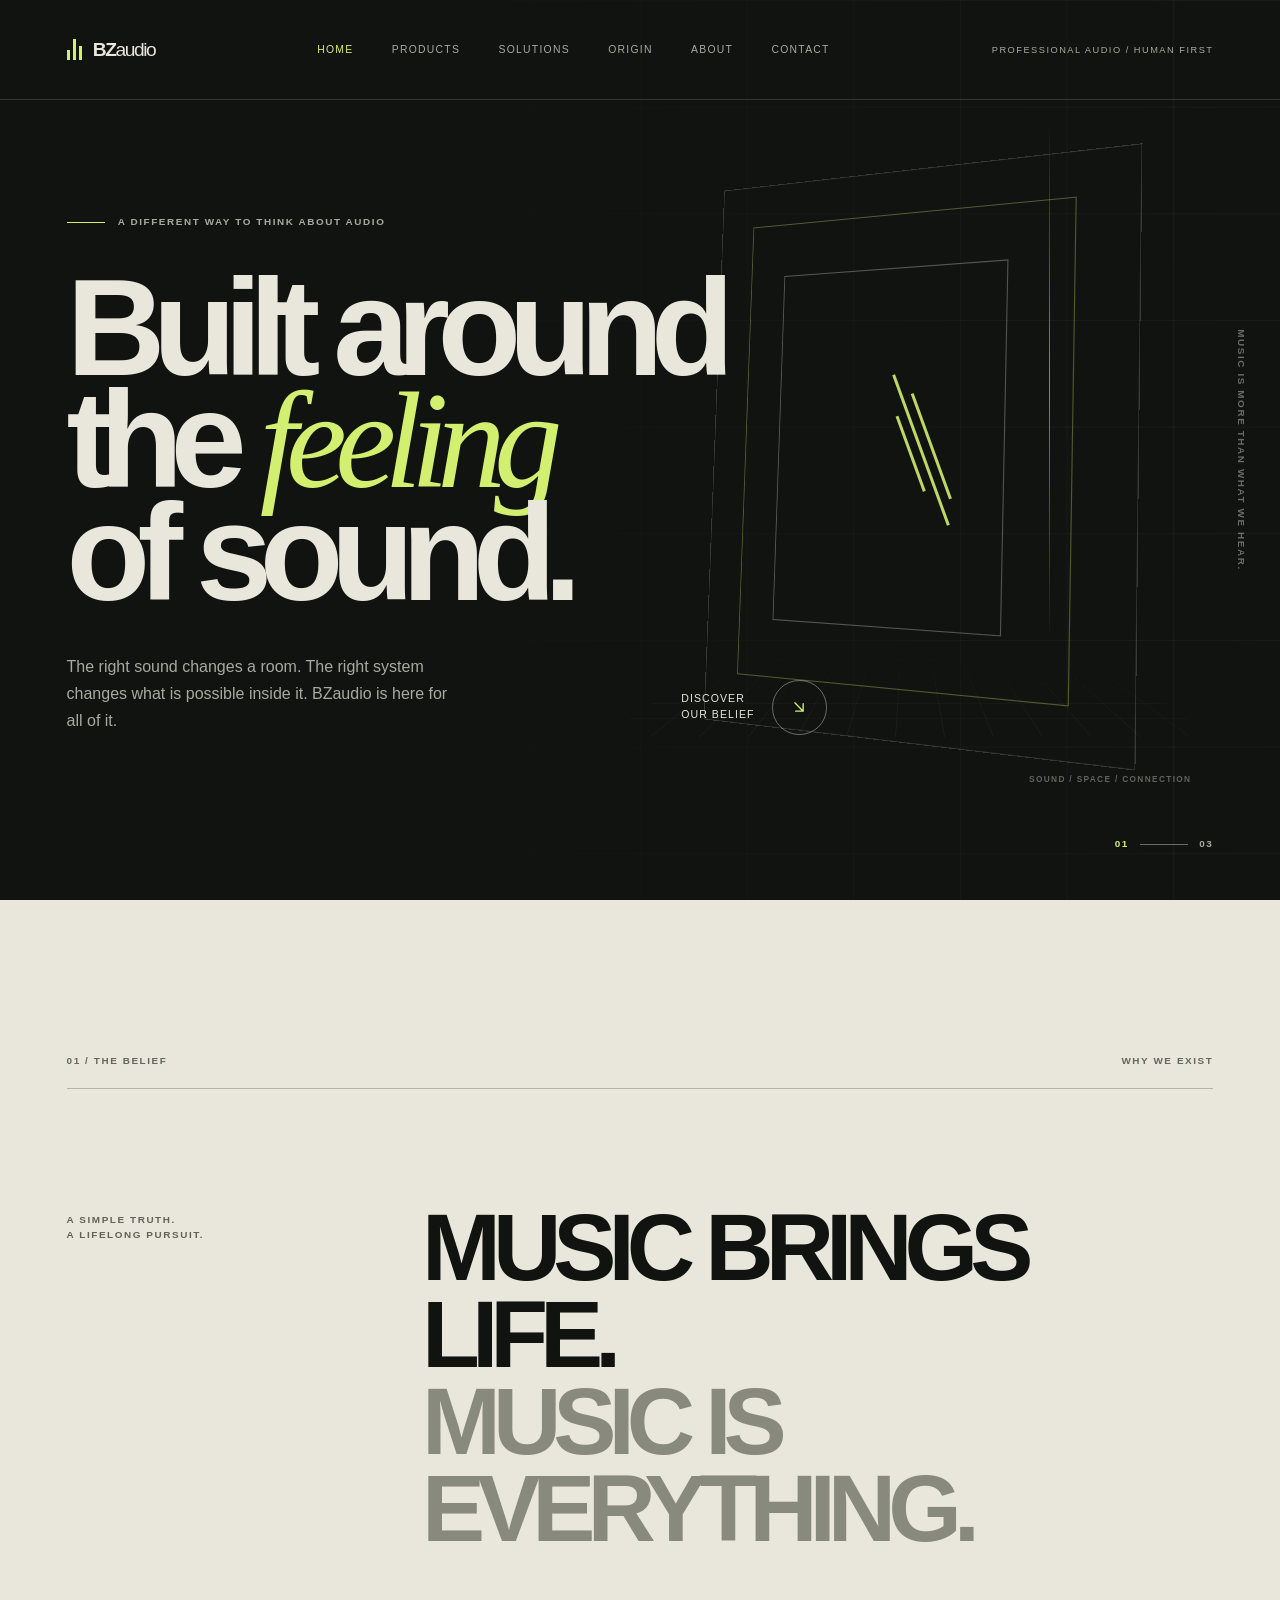
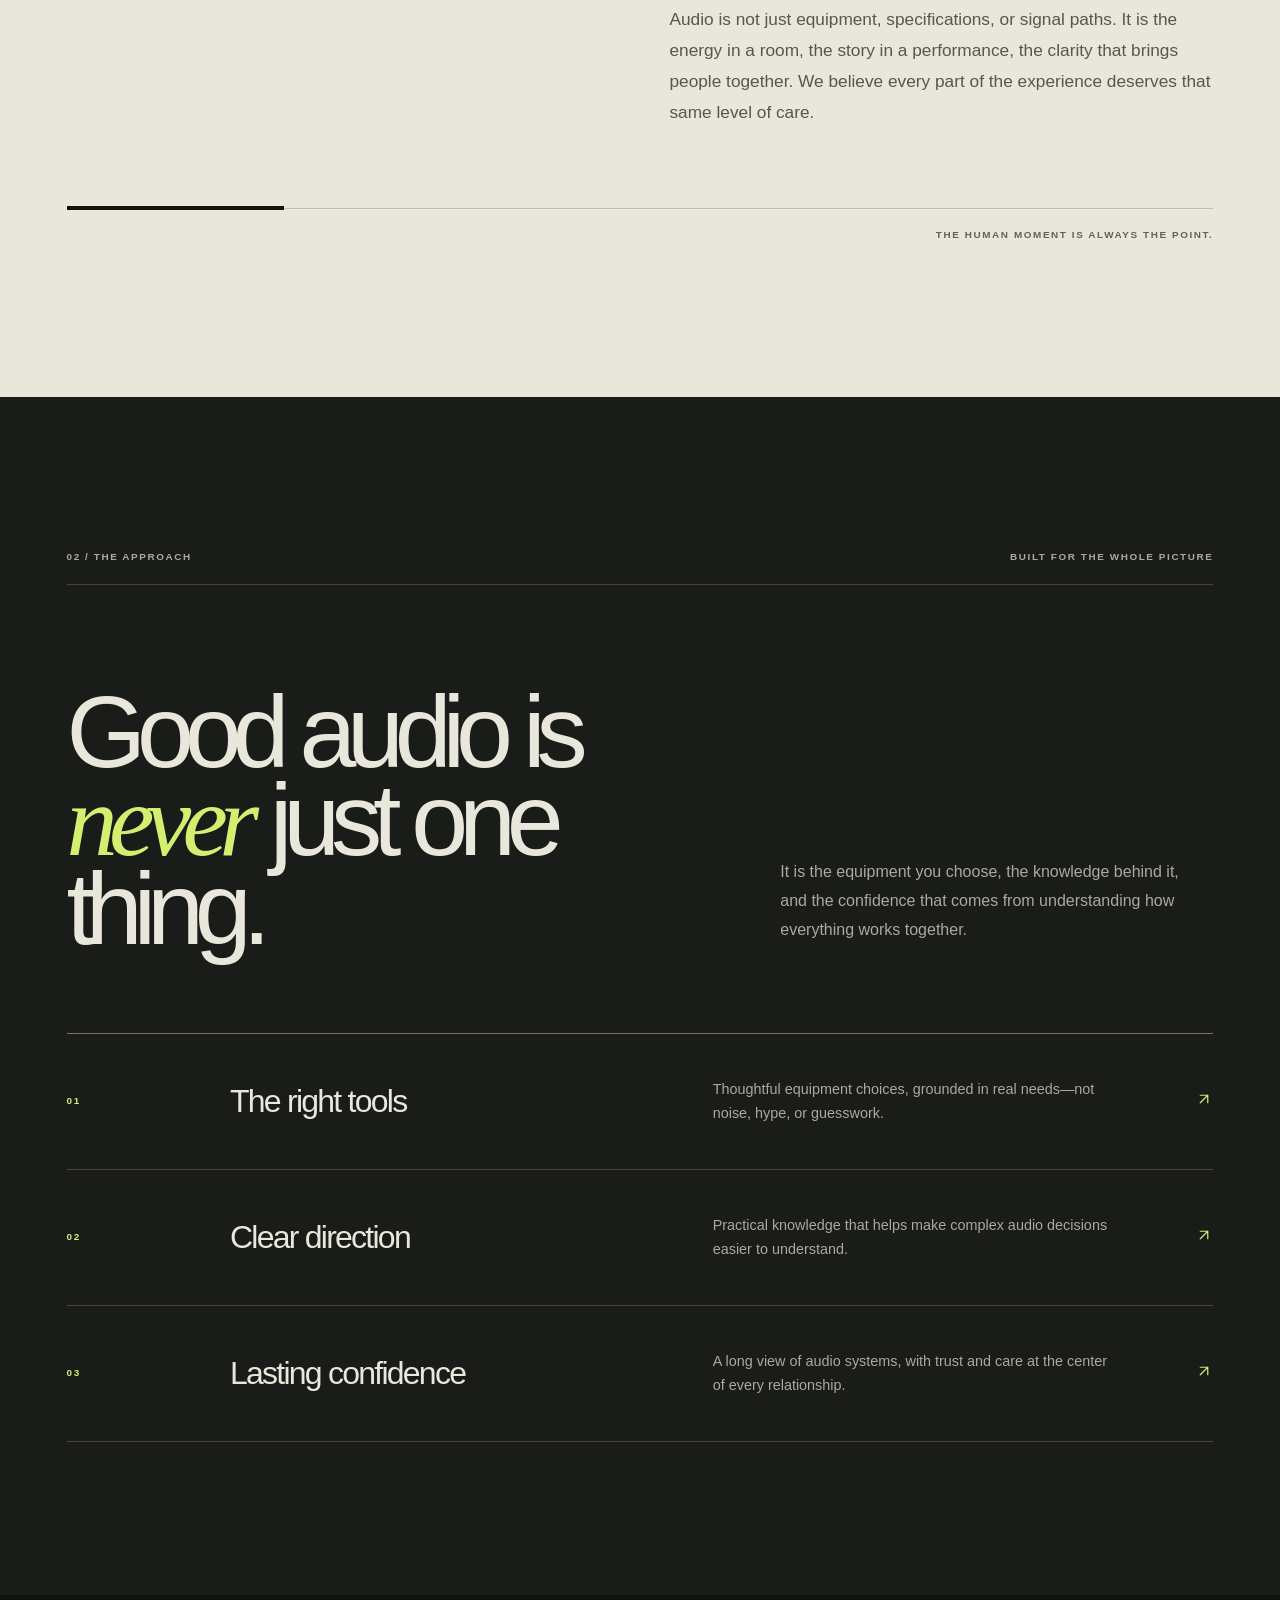
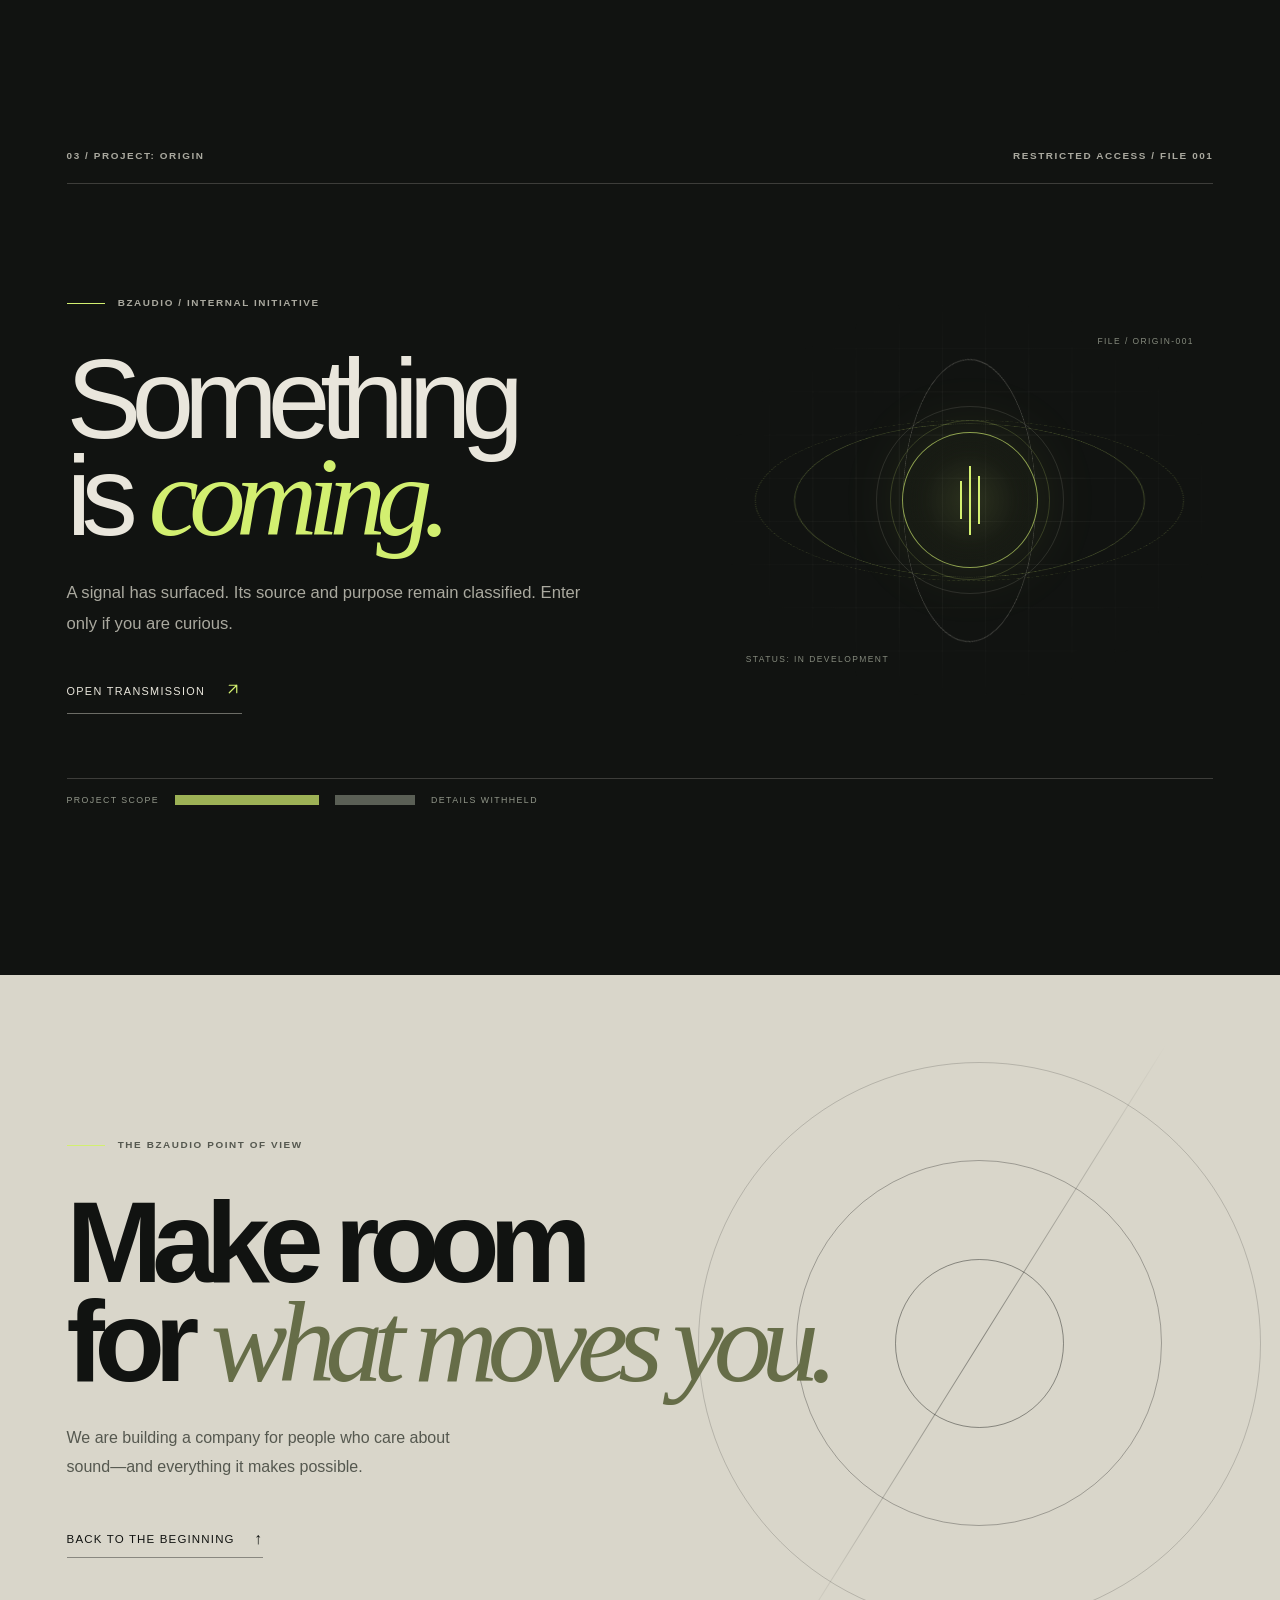
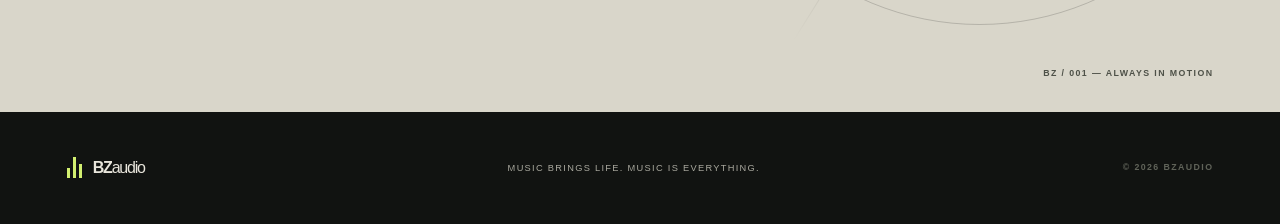
==== index.html @ 8c48ac59 "Replace remaining homepage arrow glyph" ====
<!doctype html>
<html lang="en">
<head>
  <meta charset="utf-8">
  <meta name="viewport" content="width=device-width, initial-scale=1">
  <meta name="theme-color" content="#111311">
  <meta name="description" content="BZaudio is a professional audio company built around the people, places, and moments that sound brings to life.">
  <title>BZaudio — Music brings life</title>
  <link rel="stylesheet" href="styles.css">
  <script src="script.js" defer></script>
</head>
<body>
  <a class="skip-link" href="#main">Skip to content</a>

  <header class="site-header">
    <a class="brand" href="#home" aria-label="BZaudio home">
      <span class="brand-mark" aria-hidden="true"><span></span><span></span><span></span></span>
      <span class="brand-name">BZ<span>audio</span></span>
    </a>

    <button class="menu-toggle" type="button" aria-label="Open navigation" aria-expanded="false" aria-controls="primary-navigation">
      <span></span><span></span>
    </button>

    <nav class="primary-navigation" id="primary-navigation" aria-label="Primary navigation">
      <a href="index.html" aria-current="page">Home</a>
      <a href="products.html">Products</a>
      <a href="solutions.html">Solutions</a>
      <a href="origin.html">Origin</a>
      <a href="about.html">About</a>
      <a href="contact.html">Contact</a>
    </nav>

    <span class="header-note">PROFESSIONAL AUDIO / HUMAN FIRST</span>
  </header>

  <main id="main">
    <section class="hero" id="home" aria-labelledby="hero-title">
      <div class="hero-grid" aria-hidden="true"></div>
      <div class="hero-architecture" aria-hidden="true">
        <div class="architecture-frame frame-one"></div>
        <div class="architecture-frame frame-two"></div>
        <div class="architecture-frame frame-three"></div>
        <div class="architecture-floor"></div>
        <div class="architecture-beam"></div>
        <div class="architecture-core"><span></span><span></span><span></span></div>
        <div class="architecture-caption">SOUND / SPACE / CONNECTION</div>
      </div>

      <div class="hero-content">
        <p class="eyebrow hero-eyebrow"><span class="eyebrow-line"></span> A different way to think about audio</p>
        <h1 id="hero-title">Built around<br>the <em>feeling</em><br>of sound.</h1>
        <div class="hero-bottom">
          <p class="hero-intro">The right sound changes a room. The right system changes what is possible inside it. BZaudio is here for all of it.</p>
          <a class="round-link" href="#belief" aria-label="Discover the BZaudio belief">
            <span>Discover<br>our belief</span>
            <span class="round-link-icon" aria-hidden="true"><svg class="site-arrow-icon site-arrow-down-right" viewBox="0 0 24 24" width="20" height="20" fill="none" stroke="currentColor" stroke-width="1.6" stroke-linecap="round" stroke-linejoin="round" focusable="false"><path d="m7 7 10 10M8 17h9V8"/></svg></span>
          </a>
        </div>
      </div>

      <div class="hero-index" aria-hidden="true"><span>01</span><span class="index-rule"></span><span>03</span></div>
      <p class="hero-side-note" aria-hidden="true">MUSIC IS MORE THAN WHAT WE HEAR.</p>
    </section>

    <section class="belief section-shell" id="belief" aria-labelledby="belief-title">
      <div class="section-kicker reveal">
        <span>01 / THE BELIEF</span>
        <span>WHY WE EXIST</span>
      </div>
      <div class="belief-layout">
        <p class="belief-label reveal">A simple truth.<br>A lifelong pursuit.</p>
        <div class="belief-copy">
          <h2 id="belief-title" class="reveal">MUSIC BRINGS LIFE.<br><span>MUSIC IS EVERYTHING.</span></h2>
          <p class="belief-description reveal">Audio is not just equipment, specifications, or signal paths. It is the energy in a room, the story in a performance, the clarity that brings people together. We believe every part of the experience deserves that same level of care.</p>
        </div>
      </div>
      <div class="belief-rule" aria-hidden="true"><span></span></div>
      <p class="belief-foot reveal">THE HUMAN MOMENT IS ALWAYS THE POINT.</p>
    </section>

    <section class="approach section-shell" id="approach" aria-labelledby="approach-title">
      <div class="section-kicker reveal">
        <span>02 / THE APPROACH</span>
        <span>BUILT FOR THE WHOLE PICTURE</span>
      </div>
      <div class="approach-heading">
        <h2 id="approach-title" class="reveal">Good audio is<br><em>never</em> just one thing.</h2>
        <p class="approach-intro reveal">It is the equipment you choose, the knowledge behind it, and the confidence that comes from understanding how everything works together.</p>
      </div>
      <div class="approach-list">
        <article class="approach-row reveal">
          <span class="row-number">01</span>
          <h3>The right tools</h3>
          <p>Thoughtful equipment choices, grounded in real needs—not noise, hype, or guesswork.</p>
          <span class="row-mark" aria-hidden="true"><svg class="site-arrow-icon" viewBox="0 0 24 24" width="18" height="18" fill="none" stroke="currentColor" stroke-width="1.6" stroke-linecap="round" stroke-linejoin="round" focusable="false"><path d="M7 17 17 7M7 7h10v10"/></svg></span>
        </article>
        <article class="approach-row reveal">
          <span class="row-number">02</span>
          <h3>Clear direction</h3>
          <p>Practical knowledge that helps make complex audio decisions easier to understand.</p>
          <span class="row-mark" aria-hidden="true"><svg class="site-arrow-icon" viewBox="0 0 24 24" width="18" height="18" fill="none" stroke="currentColor" stroke-width="1.6" stroke-linecap="round" stroke-linejoin="round" focusable="false"><path d="M7 17 17 7M7 7h10v10"/></svg></span>
        </article>
        <article class="approach-row reveal">
          <span class="row-number">03</span>
          <h3>Lasting confidence</h3>
          <p>A long view of audio systems, with trust and care at the center of every relationship.</p>
          <span class="row-mark" aria-hidden="true"><svg class="site-arrow-icon" viewBox="0 0 24 24" width="18" height="18" fill="none" stroke="currentColor" stroke-width="1.6" stroke-linecap="round" stroke-linejoin="round" focusable="false"><path d="M7 17 17 7M7 7h10v10"/></svg></span>
        </article>
      </div>
    </section>

    <section class="origin-feature section-shell" id="origin" aria-labelledby="origin-title">
      <div class="section-kicker reveal"><span>03 / PROJECT: ORIGIN</span><span>RESTRICTED ACCESS / FILE 001</span></div>
      <div class="origin-feature-layout">
        <div class="origin-feature-copy">
          <p class="eyebrow reveal"><span class="eyebrow-line"></span> BZaudio / internal initiative</p>
          <h2 id="origin-title" class="reveal">Something<br>is <em>coming.</em></h2>
          <p class="origin-feature-intro reveal">A signal has surfaced. Its source and purpose remain classified. Enter only if you are curious.</p>
          <a class="origin-feature-link reveal" href="origin.html">Open transmission <span class="origin-link-mark" aria-hidden="true"><svg class="site-arrow-icon" viewBox="0 0 24 24" width="18" height="18" fill="none" stroke="currentColor" stroke-width="1.6" stroke-linecap="round" stroke-linejoin="round" focusable="false"><path d="M7 17 17 7M7 7h10v10"/></svg></span></a>
        </div>
        <div class="origin-feature-visual reveal" aria-label="Abstract classified project signal graphic">
          <div class="origin-visual-grid"></div><span class="origin-orbit origin-orbit-one"></span><span class="origin-orbit origin-orbit-two"></span><span class="origin-orbit origin-orbit-three"></span><span class="origin-visual-core"><i></i><i></i><i></i></span>
          <span class="origin-visual-label origin-label-top">FILE / ORIGIN-001</span><span class="origin-visual-label origin-label-bottom">STATUS: IN DEVELOPMENT</span>
        </div>
      </div>
      <div class="origin-redacted-strip" aria-label="Redacted project note"><span>PROJECT SCOPE</span><i></i><i></i><span>DETAILS WITHHELD</span></div>
    </section>

    <section class="closing section-shell" aria-labelledby="closing-title">
      <div class="closing-art" aria-hidden="true">
        <span class="closing-ring ring-a"></span>
        <span class="closing-ring ring-b"></span>
        <span class="closing-ring ring-c"></span>
        <span class="closing-axis"></span>
      </div>
      <div class="closing-copy reveal">
        <p class="eyebrow"><span class="eyebrow-line"></span> The BZaudio point of view</p>
        <h2 id="closing-title">Make room<br>for <em>what moves you.</em></h2>
        <p>We are building a company for people who care about sound—and everything it makes possible.</p>
        <a class="text-link" href="#home">Back to the beginning <span aria-hidden="true">↑</span></a>
      </div>
      <span class="closing-coordinate" aria-hidden="true">BZ / 001 — ALWAYS IN MOTION</span>
    </section>
  </main>

  <footer class="site-footer">
    <a class="brand footer-brand" href="#home" aria-label="BZaudio home">
      <span class="brand-mark" aria-hidden="true"><span></span><span></span><span></span></span>
      <span class="brand-name">BZ<span>audio</span></span>
    </a>
    <p>MUSIC BRINGS LIFE. MUSIC IS EVERYTHING.</p>
    <span class="footer-meta">© <span id="year">2026</span> BZAUDIO</span>
  </footer>
</body>
</html>
---- styles.css ----
:root {
  color-scheme: dark;
  --ink: #111311;
  --ink-soft: #191c19;
  --paper: #e9e6dc;
  --paper-muted: #aaa99f;
  --line: rgba(233, 230, 220, 0.2);
  --line-strong: rgba(233, 230, 220, 0.42);
  --signal: #d2ef70;
  --serif: Georgia, "Times New Roman", serif;
  --sans: Inter, "Helvetica Neue", Helvetica, Arial, sans-serif;
  --page-gutter: clamp(1.25rem, 5.2vw, 5.8rem);
  --ease-out: cubic-bezier(0.2, 0.72, 0.18, 1);
}

* { box-sizing: border-box; }
html { scroll-behavior: smooth; scroll-padding-top: 6rem; }
body {
  margin: 0;
  background: var(--ink);
  color: var(--paper);
  font-family: var(--sans);
  -webkit-font-smoothing: antialiased;
  text-rendering: optimizeLegibility;
}
a { color: inherit; text-decoration: none; }
button { font: inherit; }
::selection { background: var(--signal); color: var(--ink); }

.skip-link {
  position: fixed;
  z-index: 100;
  top: 1rem;
  left: 1rem;
  padding: .8rem 1rem;
  transform: translateY(-160%);
  background: var(--signal);
  color: var(--ink);
}
.skip-link:focus { transform: translateY(0); }

.site-header {
  position: absolute;
  z-index: 20;
  inset: 0 0 auto;
  display: flex;
  align-items: center;
  justify-content: space-between;
  min-height: 6.25rem;
  padding: 0 var(--page-gutter);
  border-bottom: 1px solid rgba(233, 230, 220, .16);
}
.brand { display: inline-flex; align-items: center; gap: .7rem; width: max-content; }
.brand-mark { display: inline-flex; align-items: end; gap: 3px; height: 1.3rem; }
.brand-mark span { display: block; width: 3px; background: var(--signal); transform-origin: bottom; }
.brand-mark span:nth-child(1) { height: 48%; }
.brand-mark span:nth-child(2) { height: 100%; }
.brand-mark span:nth-child(3) { height: 68%; }
.brand-name { font-size: 1.2rem; font-weight: 760; letter-spacing: -.075em; }
.brand-name span { font-weight: 350; }
.primary-navigation { display: flex; align-items: center; gap: clamp(1.5rem, 3vw, 3.5rem); }
.primary-navigation a, .header-note {
  color: var(--paper-muted);
  font-size: .65rem;
  letter-spacing: .12em;
  text-transform: uppercase;
  transition: color .25s ease;
}
.primary-navigation a:hover, .primary-navigation a:focus-visible { color: var(--signal); }
.header-note { font-size: .58rem; letter-spacing: .16em; }
.menu-toggle { display: none; }

.hero {
  position: relative;
  display: flex;
  min-height: min(900px, 100svh);
  min-height: max(740px, 100svh);
  align-items: center;
  overflow: hidden;
  padding: 9rem var(--page-gutter) 6.5rem;
  isolation: isolate;
}
.hero::before {
  position: absolute;
  z-index: -2;
  inset: 0;
  background: linear-gradient(90deg, rgba(17, 19, 17, .99) 0%, rgba(17, 19, 17, .92) 38%, rgba(17, 19, 17, .26) 100%);
  content: "";
}
.hero-grid {
  position: absolute;
  z-index: -3;
  inset: 0;
  background-image: linear-gradient(rgba(233,230,220,.055) 1px, transparent 1px), linear-gradient(90deg, rgba(233,230,220,.055) 1px, transparent 1px);
  background-size: 8.333vw 8.333vw;
  mask-image: linear-gradient(90deg, transparent, #000 34%, #000 100%);
}
.hero-content { position: relative; z-index: 2; width: min(100%, 930px); }
.eyebrow, .section-kicker, .belief-label, .belief-foot, .architecture-caption, .hero-index, .hero-side-note, .closing-coordinate, .row-number, .footer-meta {
  font-size: .62rem;
  font-weight: 550;
  letter-spacing: .16em;
  line-height: 1.5;
  text-transform: uppercase;
}
.eyebrow { display: flex; align-items: center; gap: .8rem; color: var(--paper-muted); }
.eyebrow-line { width: 2.4rem; height: 1px; background: var(--signal); }
.hero h1 {
  max-width: 9ch;
  margin: 2.6rem 0 2.7rem;
  font-size: clamp(4.6rem, 10.7vw, 10.4rem);
  font-weight: 560;
  letter-spacing: -.092em;
  line-height: .82;
}
h1 em, h2 em { color: var(--signal); font-family: var(--serif); font-weight: 400; letter-spacing: -.085em; }
.hero-bottom { display: flex; align-items: end; justify-content: space-between; gap: 2rem; max-width: 760px; }
.hero-intro { max-width: 24rem; margin: 0; color: var(--paper-muted); font-size: clamp(.95rem, 1.25vw, 1.12rem); line-height: 1.7; }
.round-link { display: flex; align-items: center; gap: 1.1rem; color: var(--paper); font-size: .66rem; letter-spacing: .1em; line-height: 1.5; text-transform: uppercase; }
.round-link-icon {
  display: grid;
  width: 3.4rem;
  height: 3.4rem;
  place-items: center;
  border: 1px solid var(--line-strong);
  border-radius: 50%;
  color: var(--signal);
  font-size: 1.35rem;
  transition: color .3s ease, background .3s ease, transform .3s var(--ease-out);
}
.round-link:hover .round-link-icon { transform: translate(4px, 4px); background: var(--signal); color: var(--ink); }
.hero-index { position: absolute; right: var(--page-gutter); bottom: 3rem; display: flex; align-items: center; gap: .7rem; color: var(--paper-muted); }
.hero-index span:first-child { color: var(--signal); }
.index-rule { width: 3rem; height: 1px; background: var(--line-strong); }
.hero-side-note { position: absolute; top: 50%; right: 1.4rem; color: rgba(233,230,220,.42); writing-mode: vertical-rl; transform: translateY(-50%); }

.hero-architecture { position: absolute; z-index: -1; top: 12%; right: 5%; width: min(48vw, 690px); height: 76%; opacity: .9; perspective: 1000px; }
.architecture-frame { position: absolute; inset: 8% 13%; border: 1px solid rgba(233,230,220,.2); transform: rotateY(-22deg) rotateX(4deg); }
.frame-two { inset: 16% 22%; border-color: rgba(210,239,112,.38); transform: rotateY(-22deg) rotateX(4deg) translateZ(28px); }
.frame-three { inset: 25% 31%; border-color: rgba(233,230,220,.36); transform: rotateY(-22deg) rotateX(4deg) translateZ(56px); }
.architecture-floor { position: absolute; right: 0; bottom: 8%; left: 0; height: 32%; background: repeating-linear-gradient(0deg, transparent 0 27px, rgba(233,230,220,.13) 28px), repeating-linear-gradient(90deg, transparent 0 48px, rgba(233,230,220,.12) 49px); transform: perspective(340px) rotateX(62deg); transform-origin: bottom; mask-image: linear-gradient(transparent, #000); }
.architecture-beam { position: absolute; top: 2%; right: 27%; width: 1px; height: 76%; background: linear-gradient(transparent, var(--signal), transparent); opacity: .65; animation: beam-breathe 5s ease-in-out infinite; }
.architecture-core { position: absolute; top: 50%; left: 52%; display: flex; align-items: center; gap: 8px; transform: translate(-50%, -50%) rotate(-20deg); }
.architecture-core span { display: block; width: 3px; height: 5rem; background: var(--signal); transform-origin: center; animation: sound-pulse 2.8s ease-in-out infinite; }
.architecture-core span:nth-child(2) { height: 10rem; animation-delay: -.8s; }
.architecture-core span:nth-child(3) { height: 7rem; animation-delay: -1.5s; }
.architecture-caption { position: absolute; right: 4%; bottom: 1%; color: rgba(233,230,220,.42); font-size: .52rem; }

.section-shell { padding: clamp(6rem, 12vw, 11rem) var(--page-gutter); }
.belief { background: var(--paper); color: var(--ink); }
.section-kicker { display: flex; justify-content: space-between; gap: 2rem; padding-bottom: 1.2rem; border-bottom: 1px solid rgba(17,19,17,.24); color: #65675e; }
.belief-layout { display: grid; grid-template-columns: 1fr 2.6fr; gap: 4vw; padding: clamp(4rem, 9vw, 8rem) 0 5rem; }
.belief-label { margin: .6rem 0 0; color: #606359; }
.belief-copy h2 { margin: 0; font-size: clamp(2.8rem, 7.4vw, 7.8rem); font-weight: 570; letter-spacing: -.085em; line-height: .92; }
.belief-copy h2 span { color: #888a7d; }
.belief-description { max-width: 34rem; margin: 3.2rem 0 0 auto; color: #55584f; font-size: clamp(1rem, 1.35vw, 1.2rem); line-height: 1.8; }
.belief-rule { position: relative; height: 1px; background: rgba(17,19,17,.2); }
.belief-rule span { position: absolute; top: -2px; left: 0; width: 19%; height: 4px; background: var(--ink); }
.belief-foot { margin: 1.2rem 0 0; color: #606359; text-align: right; }

.approach { background: var(--ink-soft); }
.approach .section-kicker { border-color: var(--line); color: var(--paper-muted); }
.approach-heading { display: grid; grid-template-columns: 1.5fr 1fr; align-items: end; gap: 5vw; padding: clamp(4rem, 8vw, 7rem) 0 5rem; }
.approach-heading h2 { margin: 0; font-size: clamp(3.6rem, 8vw, 8.5rem); font-weight: 520; letter-spacing: -.09em; line-height: .86; }
.approach-intro { max-width: 25rem; margin: 0 0 .5rem; color: var(--paper-muted); font-size: 1rem; line-height: 1.8; }
.approach-list { border-top: 1px solid var(--line-strong); }
.approach-row { display: grid; grid-template-columns: .35fr 1.2fr 1.2fr auto; align-items: center; gap: 2rem; min-height: 8.5rem; border-bottom: 1px solid var(--line); transition: padding .35s var(--ease-out), background .35s ease; }
.approach-row:hover { padding-inline: 1rem; background: rgba(233,230,220,.035); }
.row-number { color: var(--signal); }
.approach-row h3 { margin: 0; font-size: clamp(1.4rem, 2.5vw, 2.4rem); font-weight: 480; letter-spacing: -.055em; }
.approach-row p { max-width: 25rem; margin: 0; color: var(--paper-muted); font-size: .9rem; line-height: 1.7; }
.row-mark { color: var(--signal); font-size: 1.3rem; transition: transform .3s var(--ease-out); }
.approach-row:hover .row-mark { transform: translate(4px, -4px); }

.closing { position: relative; min-height: 700px; display: flex; align-items: center; overflow: hidden; background: #d9d6ca; color: var(--ink); }
.closing-copy { position: relative; z-index: 2; max-width: 790px; }
.closing .eyebrow { color: #55584f; }
.closing h2 { margin: 2.5rem 0 2rem; font-size: clamp(4rem, 9vw, 9rem); font-weight: 560; letter-spacing: -.09em; line-height: .86; }
.closing h2 em { color: #666d48; }
.closing-copy > p:not(.eyebrow) { max-width: 25rem; color: #55584f; font-size: 1rem; line-height: 1.8; }
.text-link { display: inline-flex; align-items: center; gap: 1.2rem; margin-top: 2rem; padding-bottom: .6rem; border-bottom: 1px solid rgba(17,19,17,.4); font-size: .72rem; letter-spacing: .1em; text-transform: uppercase; }
.text-link span { font-size: 1rem; transition: transform .25s ease; }
.text-link:hover span { transform: translateY(-4px); }
.closing-art { position: absolute; top: 50%; right: -4%; width: min(55vw, 760px); aspect-ratio: 1; transform: translateY(-50%); }
.closing-ring { position: absolute; inset: 10%; border: 1px solid rgba(17,19,17,.18); border-radius: 50%; }
.ring-b { inset: 24%; border-color: rgba(17,19,17,.3); }
.ring-c { inset: 38%; border-color: rgba(17,19,17,.42); }
.closing-axis { position: absolute; top: 0; bottom: 0; left: 50%; width: 1px; background: linear-gradient(transparent, rgba(17,19,17,.42), transparent); transform: rotate(32deg); }
.closing-coordinate { position: absolute; right: var(--page-gutter); bottom: 2rem; color: #4e5148; font-size: .55rem; }

.site-footer { display: flex; align-items: center; justify-content: space-between; gap: 2rem; min-height: 7rem; padding: 1.5rem var(--page-gutter); background: var(--ink); }
.footer-brand .brand-name { font-size: 1rem; }
.site-footer > p { color: var(--paper-muted); font-size: .58rem; letter-spacing: .14em; }
.footer-meta { color: #606359; font-size: .55rem; }

.reveal { opacity: 1; transform: none; }
.js .reveal { transition: opacity .8s var(--ease-out), transform .8s var(--ease-out); }
.js .reveal:not(.is-visible) { opacity: 0; transform: translateY(22px); }
.hero-content > * { animation: hero-arrive .9s var(--ease-out) both; }
.hero-content > *:nth-child(2) { animation-delay: .12s; }
.hero-content > *:nth-child(3) { animation-delay: .24s; }

@keyframes hero-arrive { from { opacity: 0; transform: translateY(24px); } to { opacity: 1; transform: translateY(0); } }
@keyframes beam-breathe { 0%, 100% { opacity: .2; } 50% { opacity: .85; } }
@keyframes sound-pulse { 0%, 100% { transform: scaleY(.58); opacity: .55; } 50% { transform: scaleY(1); opacity: 1; } }

:focus-visible { outline: 2px solid currentColor; outline-offset: 5px; }
@media (max-width: 900px) {
  .header-note { display: none; }
  .hero-architecture { right: -10%; width: 65vw; opacity: .65; }
  .belief-layout { grid-template-columns: 1fr; gap: 2rem; }
  .belief-description { margin-left: 0; }
  .approach-heading { grid-template-columns: 1fr; gap: 2rem; }
  .approach-intro { margin-left: auto; }
  .approach-row { grid-template-columns: .25fr 1fr auto; gap: 1.2rem; padding: 1.6rem 0; }
  .approach-row p { grid-column: 2; }
  .row-mark { grid-column: 3; grid-row: 1 / span 2; }
}
@media (max-width: 640px) {
  .site-header { min-height: 5rem; }
  .menu-toggle { display: flex; position: relative; z-index: 22; width: 2.8rem; height: 2.8rem; flex-direction: column; justify-content: center; gap: 6px; padding: .7rem; border: 1px solid var(--line); border-radius: 50%; background: transparent; color: var(--paper); }
  .menu-toggle span { display: block; width: 100%; height: 1px; background: currentColor; transition: transform .25s ease; }
  .menu-toggle[aria-expanded="true"] span:first-child { transform: translateY(3.5px) rotate(45deg); }
  .menu-toggle[aria-expanded="true"] span:last-child { transform: translateY(-3.5px) rotate(-45deg); }
  .primary-navigation { position: absolute; top: calc(100% + 1px); right: 0; left: 0; display: flex; flex-direction: column; align-items: stretch; gap: 0; padding: .8rem var(--page-gutter) 1.2rem; border-bottom: 1px solid var(--line); background: var(--ink); opacity: 0; visibility: hidden; pointer-events: none; transform: translateY(-8px); transition: opacity .25s ease, transform .25s ease, visibility .25s ease; }
  .primary-navigation.is-open { opacity: 1; visibility: visible; pointer-events: auto; transform: translateY(0); }
  .primary-navigation a { padding: 1rem 0; border-bottom: 1px solid var(--line); }
  .primary-navigation a:last-child { border: 0; }
  .hero { min-height: 820px; min-height: 100svh; padding-top: 8rem; padding-bottom: 7rem; }
  .hero::before { background: linear-gradient(90deg, rgba(17,19,17,.98), rgba(17,19,17,.74)); }
  .hero-grid { background-size: 25vw 25vw; }
  .hero-architecture { top: 19%; right: -32%; width: 100vw; height: 65%; opacity: .5; }
  .hero h1 { margin: 3rem 0 2.2rem; font-size: clamp(4.1rem, 17vw, 6.8rem); }
  .hero-bottom { align-items: start; flex-direction: column; gap: 2rem; }
  .hero-intro { max-width: 20rem; }
  .hero-index { right: var(--page-gutter); bottom: 2rem; }
  .hero-side-note { display: none; }
  .section-shell { padding-top: 5.5rem; padding-bottom: 5.5rem; }
  .section-kicker { font-size: .52rem; }
  .belief-layout { padding: 4rem 0; }
  .belief-copy h2 { font-size: clamp(2.7rem, 11vw, 4.6rem); }
  .belief-description { margin-top: 2.2rem; }
  .belief-foot { font-size: .5rem; }
  .approach-heading { padding: 4rem 0 3.5rem; }
  .approach-heading h2 { font-size: clamp(3.4rem, 13vw, 5.5rem); }
  .approach-row { grid-template-columns: 2rem 1fr auto; min-height: 0; gap: .8rem; padding: 1.5rem 0; }
  .approach-row h3 { font-size: 1.45rem; }
  .approach-row p { font-size: .83rem; }
  .closing { min-height: 690px; }
  .closing h2 { font-size: clamp(3.8rem, 14vw, 6rem); }
  .closing-art { top: auto; right: -38%; bottom: -8%; width: 95vw; transform: none; opacity: .55; }
  .closing-coordinate { right: var(--page-gutter); font-size: .46rem; }
  .site-footer { align-items: flex-start; flex-wrap: wrap; min-height: 8rem; padding-top: 2rem; padding-bottom: 2rem; }
  .site-footer > p { order: 3; width: 100%; margin: 0; }
}
@media (prefers-reduced-motion: reduce) {
  html { scroll-behavior: auto; }
  *, *::before, *::after { scroll-behavior: auto !important; animation-duration: .01ms !important; animation-iteration-count: 1 !important; transition-duration: .01ms !important; }
  .js .reveal:not(.is-visible) { opacity: 1; transform: none; }
}

.primary-navigation a[aria-current="page"] { color: var(--signal); }
.inner-hero {
  position: relative;
  display: flex;
  min-height: min(760px, 82svh);
  flex-direction: column;
  align-items: flex-start;
  justify-content: flex-end;
  overflow: hidden;
  padding-top: 13rem;
  padding-bottom: clamp(4rem, 8vw, 7rem);
  border-bottom: 1px solid var(--line);
  background-image: linear-gradient(rgba(233,230,220,.045) 1px, transparent 1px), linear-gradient(90deg, rgba(233,230,220,.045) 1px, transparent 1px);
  background-size: 8.333vw 8.333vw;
}
.inner-title {
  max-width: 12ch;
  margin: 2.8rem 0 2rem;
  font-size: clamp(4.2rem, 10vw, 9.5rem);
  font-weight: 550;
  letter-spacing: -.09em;
  line-height: .86;
}
.inner-title em { color: var(--signal); }
.inner-lede { max-width: 37rem; margin: 0; color: var(--paper-muted); font-size: clamp(1rem, 1.45vw, 1.25rem); line-height: 1.8; }
.inner-coordinate { position: absolute; right: var(--page-gutter); bottom: 2rem; color: #8d9085; font-size: .55rem; letter-spacing: .16em; }
.catalog-section, .solutions-section { background: var(--ink-soft); }
.category-list, .solution-list { margin-top: 3rem; border-top: 1px solid var(--line-strong); }
.category-row, .solution-row {
  display: grid;
  grid-template-columns: .28fr 1.7fr auto;
  align-items: center;
  gap: 2rem;
  min-height: 8.2rem;
  padding: 1.4rem 0;
  border-bottom: 1px solid var(--line);
}
.category-row > div h2, .solution-row h2 { margin: 0 0 .55rem; font-size: clamp(1.45rem, 2.8vw, 2.55rem); font-weight: 470; letter-spacing: -.055em; }
.category-row p, .solution-row p { max-width: 34rem; margin: 0; color: var(--paper-muted); font-size: .9rem; line-height: 1.7; }
.category-glyph { color: var(--signal); font-family: var(--serif); font-size: 2.5rem; }
.catalog-note { max-width: 45rem; margin: 3rem 0 0 auto; color: #b8b9af; font-size: .9rem; line-height: 1.8; }
.solution-row { grid-template-columns: .28fr 1.7fr auto; transition: padding .3s var(--ease-out), background .3s ease; }
.solution-row:hover { padding-inline: 1rem; background: rgba(233,230,220,.035); }
.solution-row .row-mark { color: var(--signal); }
.about-manifesto { background: var(--paper); color: var(--ink); }
.about-manifesto .section-kicker { border-color: rgba(17,19,17,.24); color: #55584f; }
.about-statement { display: grid; grid-template-columns: 1.5fr 1fr; align-items: end; gap: 5vw; padding-top: clamp(4rem, 8vw, 7rem); }
.about-statement h2 { margin: 0; font-size: clamp(3.2rem, 7.8vw, 8rem); font-weight: 560; letter-spacing: -.085em; line-height: .9; }
.about-statement h2 span { color: #888a7d; }
.about-statement p { max-width: 27rem; margin: 0 0 .5rem; color: #55584f; font-size: 1rem; line-height: 1.85; }
.trust-section { background: var(--ink); }
.trust-grid { display: grid; grid-template-columns: repeat(2, minmax(0, 1fr)); margin-top: 3.5rem; border-top: 1px solid var(--line); border-left: 1px solid var(--line); }
.trust-item { min-height: 15rem; padding: 2rem; border-right: 1px solid var(--line); border-bottom: 1px solid var(--line); }
.trust-item h2 { margin: 2.2rem 0 .8rem; font-size: clamp(1.5rem, 2.7vw, 2.3rem); font-weight: 470; letter-spacing: -.05em; }
.trust-item p { max-width: 27rem; margin: 0; color: var(--paper-muted); font-size: .9rem; line-height: 1.8; }
.about-future { min-height: 580px; background: #d9d6ca; color: var(--ink); }
.about-future .eyebrow { color: #55584f; }
.about-future h2 { margin: 3rem 0 2rem; font-size: clamp(3.5rem, 8vw, 8rem); font-weight: 550; letter-spacing: -.09em; line-height: .9; }
.about-future h2 em { color: #666d48; }
.about-future > p:last-child { max-width: 35rem; margin-left: auto; color: #55584f; font-size: 1rem; line-height: 1.85; }
.contact-page { display: flex; min-height: calc(100svh - 7rem); flex-direction: column; align-items: flex-start; justify-content: center; padding-top: 12rem; }
.contact-page .inner-title { max-width: 13ch; }
.contact-note { display: grid; grid-template-columns: .7fr 1fr 1.2fr; align-items: start; gap: 2rem; width: 100%; margin-top: 4rem; padding-top: 2rem; border-top: 1px solid var(--line-strong); }
.contact-index { color: var(--signal); font-size: .58rem; letter-spacing: .16em; }
.contact-note h2 { margin: 0; font-size: clamp(1.35rem, 2.4vw, 2rem); font-weight: 470; letter-spacing: -.05em; }
.contact-note p { max-width: 27rem; margin: 0; color: var(--paper-muted); font-size: .9rem; line-height: 1.8; }

@media (max-width: 900px) {
  .about-statement { grid-template-columns: 1fr; gap: 2.5rem; }
  .about-statement p { margin-left: auto; }
  .contact-note { grid-template-columns: 1fr 1fr; }
  .contact-note p { grid-column: 2; }
}
@media (max-width: 640px) {
  .inner-hero { min-height: 670px; min-height: 78svh; padding-top: 10rem; }
  .inner-title { font-size: clamp(3.7rem, 15vw, 6rem); }
  .inner-coordinate { font-size: .46rem; }
  .category-row, .solution-row { grid-template-columns: 2rem 1fr auto; gap: .8rem; min-height: 0; padding: 1.5rem 0; }
  .category-row > div h2, .solution-row h2 { font-size: 1.4rem; }
  .category-row p, .solution-row p { font-size: .82rem; }
  .category-glyph { font-size: 1.8rem; }
  .catalog-note { margin-top: 2.5rem; font-size: .83rem; }
  .about-statement { padding-top: 4rem; }
  .about-statement h2 { font-size: clamp(2.8rem, 11vw, 4.7rem); }
  .trust-grid { grid-template-columns: 1fr; }
  .trust-item { min-height: 0; padding: 1.6rem; }
  .trust-item h2 { margin-top: 1.5rem; }
  .about-future { min-height: 600px; }
  .about-future h2 { font-size: clamp(3.5rem, 13vw, 5.5rem); }
  .contact-page { min-height: 780px; min-height: calc(100svh - 5rem); }
  .contact-note { grid-template-columns: 1fr; gap: 1.2rem; margin-top: 2.5rem; }
  .contact-note p { grid-column: auto; }
}


/* PROJECT: ORIGIN — integrated homepage feature */
.origin-feature { position: relative; overflow: hidden; background: #111311; }
.origin-feature .section-kicker { border-color: var(--line); color: var(--paper-muted); }
.origin-feature-layout { display: grid; grid-template-columns: 1.1fr .9fr; align-items: center; gap: 5vw; padding: clamp(4rem, 8vw, 7rem) 0 4rem; }
.origin-feature-copy { position: relative; z-index: 2; }
.origin-feature-copy h2 { margin: 2.5rem 0 2rem; font-size: clamp(3.8rem, 8.8vw, 8.8rem); font-weight: 540; letter-spacing: -.09em; line-height: .86; }
.origin-feature-copy h2 em { color: var(--signal); }
.origin-feature-intro { max-width: 34rem; margin: 0; color: var(--paper-muted); font-size: clamp(.98rem, 1.3vw, 1.12rem); line-height: 1.85; }
.origin-feature-link { display: inline-flex; align-items: center; gap: 1.2rem; margin-top: 2.5rem; padding-bottom: .65rem; border-bottom: 1px solid var(--line-strong); color: var(--paper); font-size: .68rem; letter-spacing: .12em; text-transform: uppercase; }
.origin-feature-link span { color: var(--signal); font-size: 1.1rem; transition: transform .25s ease; }
.origin-feature-link:hover span { transform: translate(4px, -4px); }
.origin-feature-visual { position: relative; display: grid; min-height: 390px; place-items: center; overflow: hidden; isolation: isolate; }
.origin-visual-grid { position: absolute; inset: 0; z-index: -1; background-image: linear-gradient(rgba(233,230,220,.07) 1px, transparent 1px), linear-gradient(90deg, rgba(233,230,220,.07) 1px, transparent 1px); background-size: 2.7rem 2.7rem; mask-image: radial-gradient(ellipse, #000 10%, transparent 75%); }
.origin-orbit { position: absolute; width: 72%; aspect-ratio: 1; border: 1px solid rgba(210,239,112,.26); border-radius: 50%; transform: rotateX(64deg) rotate(-28deg); }
.origin-orbit-two { width: 58%; border-color: rgba(233,230,220,.25); transform: rotateY(62deg) rotate(38deg); }
.origin-orbit-three { width: 88%; border-style: dashed; border-color: rgba(210,239,112,.18); transform: rotateX(68deg) rotate(42deg); }
.origin-visual-core { position: relative; display: flex; align-items: center; justify-content: center; gap: 7px; width: 8.5rem; height: 8.5rem; border: 1px solid rgba(210,239,112,.65); border-radius: 50%; background: radial-gradient(circle, rgba(210,239,112,.14), rgba(17,19,17,.9) 70%); box-shadow: 0 0 70px rgba(210,239,112,.1), inset 0 0 30px rgba(210,239,112,.08); }
.origin-visual-core::before, .origin-visual-core::after { position: absolute; inset: -.8rem; border: 1px solid rgba(210,239,112,.18); border-radius: 50%; content: ""; }
.origin-visual-core::after { inset: -1.7rem; border-color: rgba(233,230,220,.12); }
.origin-visual-core i { display: block; width: 2px; height: 2.4rem; background: var(--signal); animation: origin-signal 2.6s ease-in-out infinite; }
.origin-visual-core i:nth-child(2) { height: 4.3rem; animation-delay: -.8s; }
.origin-visual-core i:nth-child(3) { height: 3rem; animation-delay: -1.4s; }
.origin-visual-label { position: absolute; color: #858a7d; font-size: .53rem; letter-spacing: .17em; }
.origin-label-top { top: 8%; right: 4%; }
.origin-label-bottom { bottom: 8%; left: 4%; }
.origin-pillars { display: grid; grid-template-columns: repeat(3, minmax(0, 1fr)); border-top: 1px solid var(--line-strong); border-left: 1px solid var(--line); }
.origin-pillar { min-height: 13rem; padding: 1.8rem; border-right: 1px solid var(--line); border-bottom: 1px solid var(--line); }
.origin-pillar > span { color: var(--signal); font-size: .56rem; letter-spacing: .15em; }
.origin-pillar h3 { margin: 2rem 0 .8rem; font-size: clamp(1.25rem, 2vw, 1.8rem); font-weight: 470; letter-spacing: -.045em; }
.origin-pillar p { max-width: 22rem; margin: 0; color: var(--paper-muted); font-size: .85rem; line-height: 1.8; }
.origin-footnote { margin: 1.5rem 0 0; color: #82877c; font-size: .54rem; letter-spacing: .12em; line-height: 1.8; }
@keyframes origin-signal { 0%, 100% { transform: scaleY(.55); opacity: .55; } 50% { transform: scaleY(1); opacity: 1; } }
@media (max-width: 900px) {
  .origin-feature-layout { grid-template-columns: 1fr; gap: 2rem; }
  .origin-feature-visual { min-height: 320px; }
}
@media (max-width: 640px) {
  .origin-feature-copy h2 { font-size: clamp(3.5rem, 13vw, 5.8rem); }
  .origin-feature-visual { min-height: 270px; }
  .origin-pillars { grid-template-columns: 1fr; }
  .origin-pillar { min-height: 0; padding: 1.5rem; }
  .origin-pillar h3 { margin-top: 1.25rem; }
}
@media (prefers-reduced-motion: reduce) {
  .origin-visual-core i { animation: none; }
}

/* PROJECT: ORIGIN — restricted archive experience */
.origin-redacted-strip{display:flex;align-items:center;gap:1rem;padding:1rem 0;border-top:1px solid var(--line);color:#92978a;font-size:.55rem;letter-spacing:.16em}
.origin-redacted-strip i{display:block;width:clamp(3rem,12vw,9rem);height:.62rem;background:#d2ef70;opacity:.72}
.origin-redacted-strip i:nth-of-type(2){width:clamp(2rem,7vw,5rem);background:#777d70}
.origin-archive-page{background:#0b0d0c;color:#e9e6dc}
.origin-archive-header{background:rgba(11,13,12,.92)}
.origin-archive-main{overflow:hidden;background:#0b0d0c}
.origin-classified-hero{position:relative;isolation:isolate;display:flex;min-height:min(850px,calc(100svh - 5rem));flex-direction:column;justify-content:center;padding:clamp(7rem,13vw,12rem) max(7vw,calc((100vw - 1440px)/2));overflow:hidden;background:radial-gradient(ellipse at 72% 48%,rgba(178,198,91,.12),transparent 38%),linear-gradient(135deg,#151915,#090b0a 68%)}
.origin-scanlines{position:absolute;inset:0;z-index:-1;opacity:.22;background:repeating-linear-gradient(0deg,transparent 0 3px,rgba(230,234,218,.08) 4px,transparent 5px),linear-gradient(90deg,transparent 49.9%,rgba(210,239,112,.12) 50%,transparent 50.1%);mask-image:linear-gradient(90deg,#000,transparent 95%)}
.origin-file-meta,.origin-hero-index{display:flex;justify-content:space-between;gap:1rem;color:#858b7d;font-size:.54rem;letter-spacing:.16em}
.origin-classified-hero h1{position:relative;margin:clamp(4rem,9vw,8rem) 0 2rem;font-size:clamp(5rem,15vw,14rem);font-weight:520;letter-spacing:-.105em;line-height:.73}
.origin-classified-hero h1 em{color:var(--signal);font-style:normal}
.origin-archive-eyebrow{display:flex;align-items:center;gap:.8rem;color:#aab09e;font-size:.58rem;letter-spacing:.2em}
.origin-archive-eyebrow span{width:2.5rem;height:1px;background:var(--signal)}
.origin-stamp{position:absolute;top:23%;right:12%;padding:1rem 1.2rem;border:1px solid rgba(210,239,112,.55);color:var(--signal);font-size:.65rem;letter-spacing:.18em;line-height:1.5;transform:rotate(9deg);opacity:.8}
.origin-stamp b{font-size:1.15rem}
.origin-hero-bottom{display:flex;justify-content:space-between;align-items:end;gap:2rem;margin-top:2.5rem}
.origin-hero-bottom p{margin:0;color:#e9e6dc;font-size:clamp(1rem,1.7vw,1.4rem);line-height:1.6}
.origin-hero-bottom p span{color:#858b7d}
.origin-coordinate{color:var(--signal);font-size:.55rem;letter-spacing:.16em}
.origin-hero-index{margin-top:clamp(4rem,8vw,7rem);padding-top:1rem;border-top:1px solid rgba(233,230,220,.2)}
.origin-hero-index span{flex:1;height:1px;background:rgba(233,230,220,.2)}
.origin-brief-section,.origin-systems-section,.origin-compat-section,.origin-sealed-section{padding:clamp(5rem,10vw,9rem) max(7vw,calc((100vw - 1440px)/2));}
.origin-section-label{display:flex;justify-content:space-between;gap:1rem;padding-bottom:1.2rem;border-bottom:1px solid rgba(233,230,220,.2);color:#858b7d;font-size:.55rem;letter-spacing:.17em}
.origin-brief-grid,.origin-compat-grid{display:grid;grid-template-columns:1.2fr .8fr;gap:8vw;padding:5rem 0}
.origin-brief-grid h2,.origin-compat-grid h2,.origin-sealed-section h2{margin:0;font-size:clamp(3.5rem,8vw,8rem);font-weight:500;letter-spacing:-.09em;line-height:.9}
.origin-brief-grid h2 em,.origin-compat-grid h2 em,.origin-sealed-section h2 em{color:var(--signal);font-style:normal}
.origin-brief-copy{max-width:34rem;padding-top:.6rem}
.origin-brief-copy p,.origin-compat-grid p{color:#d0d1c7;font-size:1rem;line-height:1.9}
.origin-muted{color:#858b7d!important}
.origin-redaction-note{display:grid;grid-template-columns:9rem 1fr 1fr;align-items:center;gap:2rem;padding:1.5rem 0;border-top:1px solid rgba(233,230,220,.15);border-bottom:1px solid rgba(233,230,220,.15)}
.origin-redaction-note>span{color:var(--signal);font-size:.55rem;letter-spacing:.15em}
.origin-redaction-note p{color:#a9ad9f;font-size:.85rem}
.origin-redaction-bars{display:flex;gap:.35rem}
.origin-redaction-bars i{display:block;height:.7rem;flex:1;background:#c7c8bb}
.origin-redaction-bars i:nth-child(2n){background:#555b50}
.origin-systems-section{background:#d9d6ca;color:#111311}
.origin-systems-section .origin-section-label{border-color:rgba(17,19,17,.25);color:#55584f}
.origin-system-list{margin-top:3rem;border-top:1px solid rgba(17,19,17,.25)}
.origin-system-card{display:grid;grid-template-columns:.55fr .8fr 1.3fr;align-items:center;gap:3vw;min-height:17rem;padding:2rem 0;border-bottom:1px solid rgba(17,19,17,.25)}
.origin-system-number,.origin-system-copy>p:first-child{color:#656b56;font-size:.56rem;letter-spacing:.16em}
.origin-system-art{position:relative;display:grid;place-items:center;min-height:12rem;overflow:hidden;background:#151915;color:var(--signal)}
.origin-system-art:before,.origin-system-art:after{position:absolute;content:"";border:1px solid rgba(210,239,112,.4);border-radius:50%;width:9rem;height:9rem}
.origin-system-art:after{width:13rem;height:13rem;border-style:dashed;opacity:.4}
.origin-system-art span{z-index:1;font-size:1.1rem;letter-spacing:.2em}
.origin-system-art i{position:absolute;width:1px;height:100%;background:rgba(210,239,112,.18);transform:rotate(35deg)}
.origin-art-desktop{background:linear-gradient(135deg,#1b211b,#080a09)}
.origin-art-control{background:radial-gradient(circle,#323b2b,#10130f 65%)}
.origin-system-copy h2{margin:.8rem 0;font-size:clamp(2rem,3.6vw,3.5rem);font-weight:500;letter-spacing:-.07em}
.origin-system-copy>p:last-of-type{max-width:34rem;color:#55584f;font-size:.9rem;line-height:1.8}
.origin-status{display:inline-flex;align-items:center;gap:.6rem;margin-top:1rem;color:#55584f;font-size:.52rem;letter-spacing:.16em}
.origin-status b{width:6px;height:6px;border-radius:50%;background:#77864b;box-shadow:0 0 12px #91a75a}
.origin-compat-grid{padding-bottom:3rem}
.origin-redacted-table{display:grid;grid-template-columns:repeat(3,1fr);border:1px solid rgba(233,230,220,.2)}
.origin-redacted-table div{display:grid;gap:1rem;padding:1.5rem;border-right:1px solid rgba(233,230,220,.2)}
.origin-redacted-table div:last-child{border:0}
.origin-redacted-table span{color:#858b7d;font-size:.53rem;letter-spacing:.16em}
.origin-redacted-table b{color:#e9e6dc;font-size:.72rem;letter-spacing:.1em}
.origin-redacted-table .origin-status-live{color:var(--signal)}
.origin-sealed-section h2{padding:4rem 0}
.origin-disclosure{border-top:1px solid rgba(233,230,220,.25);border-bottom:1px solid rgba(233,230,220,.25)}
.origin-disclosure summary{display:flex;justify-content:space-between;padding:1.5rem 0;color:var(--signal);font-size:.65rem;letter-spacing:.17em;cursor:pointer;list-style:none}
.origin-disclosure summary::-webkit-details-marker{display:none}
.origin-disclosure[open] summary span:last-child{transform:rotate(45deg)}
.origin-disclosure-content{max-width:50rem;padding:1rem 0 2rem;color:#bfc2b5;font-size:.95rem;line-height:1.9}
.origin-disclosure-content small{display:block;margin-top:2rem;color:#858b7d;font-size:.55rem;letter-spacing:.14em}
.origin-archive-footer{display:flex;justify-content:space-between;gap:1rem;padding:2rem max(7vw,calc((100vw - 1440px)/2));border-top:1px solid rgba(233,230,220,.2);color:#858b7d;font-size:.55rem;letter-spacing:.14em}
.origin-archive-footer a{color:var(--signal)}
@media(max-width:760px){.origin-file-meta{flex-wrap:wrap;font-size:.46rem}.origin-stamp{top:18%;right:8%;font-size:.5rem}.origin-hero-bottom,.origin-archive-footer{align-items:flex-start;flex-direction:column}.origin-coordinate{margin-top:1rem}.origin-brief-grid,.origin-compat-grid{grid-template-columns:1fr;gap:2rem;padding:3rem 0}.origin-redaction-note{grid-template-columns:1fr;gap:.5rem}.origin-system-card{grid-template-columns:1fr;gap:1rem;padding:1.5rem 0}.origin-system-art{min-height:10rem}.origin-redacted-table{grid-template-columns:1fr}.origin-redacted-table div{border-right:0;border-bottom:1px solid rgba(233,230,220,.2)}.origin-sealed-section h2{padding:3rem 0}.origin-hero-index{font-size:.45rem}}
@media(prefers-reduced-motion:reduce){.origin-archive-page *{scroll-behavior:auto!important;animation:none!important;transition:none!important}}

/* PROJECT: ORIGIN — public mystery transmission */
.origin-mystery-page{background:#080a09}.origin-mystery-main{background:#080a09;color:#e9e6dc}
.origin-signal-hero{position:relative;isolation:isolate;display:flex;min-height:max(760px,100svh);flex-direction:column;justify-content:space-between;overflow:hidden;padding:7.5rem max(6vw,calc((100vw - 1500px)/2)) 2rem;background:radial-gradient(ellipse at 50% 48%,rgba(174,193,92,.13),transparent 36%),#080a09}
.origin-noise{position:absolute;z-index:-1;inset:0;opacity:.2;background-image:linear-gradient(rgba(220,228,205,.055) 1px,transparent 1px),linear-gradient(90deg,rgba(220,228,205,.055) 1px,transparent 1px);background-size:5vw 5vw;mask-image:radial-gradient(ellipse,#000,transparent 78%)}
.origin-crosshair{position:absolute;z-index:-1;inset:12% 50%;border-left:1px solid rgba(210,239,112,.12)}
.origin-topline,.origin-bottomline{display:flex;justify-content:space-between;gap:1rem;color:#747b6d;font-size:.54rem;letter-spacing:.17em}
.origin-live{color:var(--signal)}.origin-live i,.feed-label i{display:inline-block;width:6px;height:6px;margin-right:.5rem;border-radius:50%;background:var(--signal);box-shadow:0 0 14px var(--signal);animation:origin-beacon 1.7s ease-in-out infinite}
.origin-hero-center{width:100%;max-width:1100px;margin:auto;text-align:center}.origin-classification{color:#858b7d;font-size:.58rem;letter-spacing:.22em}.origin-classification b{padding:0 .8rem;color:var(--signal)}
.origin-glitch-wrap{display:inline-block;margin:2rem 0}.origin-glitch-wrap h1{position:relative;margin:0;color:#e9e6dc;font-size:clamp(5rem,18vw,16rem);font-weight:550;letter-spacing:-.115em;line-height:.78;text-shadow:0 0 45px rgba(210,239,112,.13);animation:origin-title-arrive 1.4s cubic-bezier(.2,.72,.18,1) both}
.origin-glitch-wrap h1:before,.origin-glitch-wrap h1:after{position:absolute;inset:0;content:attr(data-text);pointer-events:none;opacity:0}.origin-glitch-wrap h1:before{color:var(--signal);clip-path:inset(20% 0 63%);animation:origin-glitch 4.2s steps(1,end) infinite}.origin-glitch-wrap h1:after{color:#b3c5a0;clip-path:inset(66% 0 14%);animation:origin-glitch 3.6s steps(1,end) infinite reverse}
.origin-subtitle{margin:1.5rem 0 2rem;color:#aeb3a4;font-family:var(--serif);font-size:clamp(1.3rem,2.6vw,2.1rem);font-style:italic}
.origin-redact-line{display:flex;align-items:center;justify-content:center;gap:1rem;color:#747b6d;font-size:.52rem;letter-spacing:.2em}.origin-redact-line i{display:block;width:clamp(5rem,17vw,13rem);height:.7rem;background:var(--signal)}
.origin-access-trigger{display:flex;align-items:center;gap:1.4rem;margin:3rem auto 0;padding:1rem 1.2rem;border:1px solid rgba(210,239,112,.42);background:rgba(210,239,112,.035);color:var(--signal);font-size:.58rem;letter-spacing:.18em;cursor:pointer;transition:background .3s,border-color .3s,transform .3s}.origin-access-trigger:hover,.origin-access-trigger:focus-visible{transform:translateY(-3px);border-color:var(--signal);background:rgba(210,239,112,.12)}.trigger-icon{font-size:1.2rem;transition:transform .35s}.origin-access-trigger[aria-expanded=true] .trigger-icon{transform:rotate(45deg)}.trigger-arrow{font-size:1rem}
.origin-response{max-width:390px;margin:1.4rem auto 0;padding:1.2rem;border:1px solid rgba(210,239,112,.2);background:rgba(12,16,12,.9);text-align:left;animation:origin-response-in .45s ease both}.origin-response[hidden]{display:none}.response-label,.response-foot{color:#858b7d;font-size:.5rem;letter-spacing:.17em}.origin-response p{margin:.9rem 0;color:var(--signal);font-size:.8rem;letter-spacing:.16em}.origin-response .response-redacted{color:#aaa}.response-redacted i{display:inline-block;width:5rem;height:.6rem;margin-left:.5rem;background:#d2ef70}
.origin-bottomline{padding-top:1rem;border-top:1px solid rgba(233,230,220,.15)}.origin-side-code{position:absolute;right:1.5rem;top:50%;color:rgba(210,239,112,.3);font-size:.48rem;letter-spacing:.2em;writing-mode:vertical-rl;transform:translateY(-50%)}
.origin-mystery-panel,.origin-signal-room{padding:clamp(5rem,10vw,9rem) max(7vw,calc((100vw - 1350px)/2))}.origin-panel-heading{display:flex;justify-content:space-between;gap:1rem;padding-bottom:1.2rem;border-bottom:1px solid rgba(233,230,220,.2);color:#858b7d;font-size:.55rem;letter-spacing:.17em}
.origin-file-layout{display:grid;grid-template-columns:1.15fr .85fr;gap:8vw;padding:clamp(4rem,8vw,7rem) 0}.origin-file-title{position:relative}.file-stamp{display:inline-block;padding:.5rem .7rem;border:1px solid rgba(210,239,112,.55);color:var(--signal);font-size:.5rem;letter-spacing:.2em;transform:rotate(-5deg)}
.origin-file-title h2,.origin-countdown-note h2{margin:2rem 0 0;font-size:clamp(3.4rem,7.5vw,7.5rem);font-weight:500;letter-spacing:-.09em;line-height:.9}.origin-file-title h2 em,.origin-countdown-note h2 em{color:var(--signal);font-family:var(--serif);font-weight:400}
.origin-file-copy{max-width:34rem;padding-top:3rem;color:#b8bbae;font-size:.95rem;line-height:1.9}.origin-file-copy .origin-whisper{color:#e9e6dc;font-family:var(--serif);font-size:1.6rem;font-style:italic}
.origin-redaction-stack{display:grid;grid-template-columns:1fr 1fr;align-items:center;gap:.55rem;margin-top:2rem;padding:1.2rem;border:1px solid rgba(233,230,220,.16);color:#858b7d;font-size:.5rem;letter-spacing:.16em}.origin-redaction-stack i{height:.65rem;background:#d2ef70}.origin-redaction-stack i:nth-of-type(2){background:#646b5c}
.origin-file-footer{display:flex;justify-content:space-between;gap:1rem;padding-top:1rem;border-top:1px solid rgba(233,230,220,.15);color:#6f7669;font-size:.5rem;letter-spacing:.15em}
.origin-signal-room{background:#111511}.origin-signal-grid{display:grid;grid-template-columns:.8fr 1.2fr;align-items:center;gap:9vw;padding:4rem 0 1rem}
.origin-radar{position:relative;width:min(100%,340px);aspect-ratio:1;margin:auto;border:1px solid rgba(210,239,112,.28);border-radius:50%;background:radial-gradient(circle,rgba(210,239,112,.09),transparent 65%);overflow:hidden}.radar-ring{position:absolute;inset:15%;border:1px solid rgba(210,239,112,.2);border-radius:50%}.ring-2{inset:30%}.ring-3{inset:45%}.radar-sweep{position:absolute;inset:0;border-radius:50%;background:conic-gradient(from 0deg,transparent 0 78%,rgba(210,239,112,.25) 100%);animation:radar-rotate 8s linear infinite}.radar-blip{position:absolute;top:28%;left:62%;width:7px;height:7px;border-radius:50%;background:var(--signal);box-shadow:0 0 20px 5px rgba(210,239,112,.6);animation:origin-beacon 2s infinite}.origin-radar b{position:absolute;top:50%;left:50%;color:var(--signal);font-family:var(--serif);font-size:2.5rem;font-weight:400;transform:translate(-50%,-50%)}
.origin-feed{border-top:1px solid rgba(233,230,220,.18)}.feed-label{color:var(--signal);font-size:.52rem;letter-spacing:.16em}.feed-row{display:grid;grid-template-columns:6rem 1fr auto;gap:1rem;padding:1.1rem 0;border-bottom:1px solid rgba(233,230,220,.12);font-size:.68rem}.feed-row span,.feed-row em{color:#858b7d;font-size:.52rem;font-style:normal;letter-spacing:.12em}.feed-row b{font-weight:450}.feed-row em{color:var(--signal)}.feed-terminal{margin-top:2rem;color:#858b7d;font-size:.52rem;letter-spacing:.15em}.terminal-cursor{color:var(--signal);animation:origin-cursor 1s steps(2,end) infinite}
.origin-countdown-note{display:flex;min-height:650px;flex-direction:column;align-items:center;justify-content:center;padding:7rem 1.5rem;text-align:center;background:radial-gradient(ellipse at center,rgba(210,239,112,.08),transparent 55%)}.countdown-mark{color:var(--signal);font-size:2rem;animation:origin-float 3s ease-in-out infinite}.origin-countdown-note>p{margin:1.5rem 0 0;color:#858b7d;font-size:.55rem;letter-spacing:.2em}.origin-countdown-note h2{margin:2rem 0;font-size:clamp(3.5rem,9vw,8rem)}.countdown-foot{color:#747b6d;font-size:.52rem;letter-spacing:.18em}.origin-mystery-page .origin-archive-footer{background:#080a09}
@keyframes origin-beacon{0%,100%{opacity:.45;box-shadow:0 0 5px var(--signal)}50%{opacity:1;box-shadow:0 0 18px 5px rgba(210,239,112,.55)}}@keyframes origin-title-arrive{from{opacity:0;filter:blur(16px);transform:translateY(30px) scale(.97)}to{opacity:1;filter:blur(0);transform:translateY(0) scale(1)}}@keyframes origin-glitch{0%,18%,20%,38%,40%,58%,60%,78%,80%,100%{opacity:0;transform:translate(0);filter:none}19%{opacity:.82;transform:translate(-7px,2px);filter:blur(.35px)}20%{opacity:.35;transform:translate(5px,-1px)}39%{opacity:.7;transform:translate(4px,1px);filter:contrast(1.7)}59%{opacity:.9;transform:translate(-3px,-2px)}60%{opacity:.25;transform:translate(6px,0)}79%{opacity:.75;transform:translate(-5px,1px);filter:blur(.5px)}80%{opacity:.4;transform:translate(3px,-1px)}}@keyframes origin-response-in{from{opacity:0;transform:translateY(10px)}to{opacity:1;transform:translateY(0)}}@keyframes radar-rotate{to{transform:rotate(360deg)}}@keyframes origin-cursor{50%{opacity:0}}@keyframes origin-float{50%{transform:translateY(-9px)}}
@media(max-width:760px){.origin-signal-hero{min-height:850px;padding-top:7rem}.origin-topline,.origin-bottomline{flex-wrap:wrap;font-size:.45rem}.origin-side-code{right:.5rem}.origin-file-layout,.origin-signal-grid{grid-template-columns:1fr;gap:2rem}.origin-file-copy{padding-top:0}.origin-signal-grid{padding-top:2.5rem}.origin-radar{width:min(70vw,280px)}.origin-file-footer{flex-wrap:wrap;font-size:.43rem}.origin-countdown-note{min-height:540px}}
@media(prefers-reduced-motion:reduce){.origin-mystery-page *,.origin-mystery-page *:before,.origin-mystery-page *:after{animation:none!important;scroll-behavior:auto!important;transition:none!important}}

/* ORIGIN recovered dossier fragments */
.origin-dossier{padding:clamp(5rem,9vw,8rem) max(7vw,calc((100vw - 1350px)/2));background:#0c100d}
.dossier-intro{display:flex;align-items:end;justify-content:space-between;gap:2rem;padding:3.5rem 0}
.dossier-intro h2{margin:0;font-size:clamp(3rem,6vw,6rem);font-weight:500;letter-spacing:-.09em;line-height:.9}
.dossier-intro h2 em{color:var(--signal);font-family:var(--serif);font-weight:400}
.dossier-intro p{max-width:18rem;margin:0 0 .4rem;color:#858b7d;font-size:.78rem;line-height:1.8}
.dossier-grid{display:grid;grid-template-columns:repeat(3,minmax(0,1fr));gap:1rem}
.dossier-card{position:relative;min-height:250px;padding:1.2rem;border:1px solid rgba(233,230,220,.17);background:linear-gradient(145deg,rgba(233,230,220,.045),transparent 65%);transition:transform .3s,border-color .3s}
.dossier-card:hover{transform:translateY(-5px);border-color:rgba(210,239,112,.5)}
.dossier-card-top,.dossier-card-bottom{display:flex;justify-content:space-between;gap:.5rem;color:#858b7d;font-size:.48rem;letter-spacing:.14em}
.dossier-seal{color:var(--signal)}.dossier-kicker{margin:2.5rem 0 .8rem;color:#858b7d;font-size:.52rem;letter-spacing:.2em}
.dossier-bars{display:flex;flex-direction:column;gap:.45rem}.dossier-bars i{display:block;height:.72rem;background:#d2ef70}.dossier-bars i:nth-child(2){width:78%;background:#858b7d}.dossier-bars i:nth-child(3){width:91%;background:#d2ef70}.dossier-bars i:nth-child(4){width:56%;background:#777d70}
.dossier-note{margin:1.3rem 0 2rem;color:#aeb3a4;font-size:.55rem;letter-spacing:.15em}
.dossier-card-bottom{position:absolute;right:1.2rem;bottom:1.2rem;left:1.2rem;padding-top:.8rem;border-top:1px solid rgba(233,230,220,.12)}
.dossier-warning{display:flex;align-items:center;gap:1.2rem;margin:1.5rem 0 3rem;padding:1.1rem 1.3rem;border:1px solid rgba(210,239,112,.2);color:#aeb3a4}
.dossier-warning>span:first-child{color:var(--signal);font-size:.5rem;letter-spacing:.16em}.dossier-warning p{flex:1;margin:0;font-size:.7rem}.dossier-warning b{color:var(--signal);font-weight:500}.dossier-warning-mark{color:var(--signal);font-size:1.2rem}
@media(max-width:760px){.dossier-intro{display:block}.dossier-intro p{margin-top:1.5rem}.dossier-grid{grid-template-columns:1fr}.dossier-card{min-height:220px}.dossier-warning{align-items:flex-start;gap:.8rem}}

/* ORIGIN industry-shift teaser */
.origin-industry-shift{padding:clamp(5rem,9vw,8rem) max(7vw,calc((100vw - 1350px)/2));background:radial-gradient(ellipse at 15% 50%,rgba(210,239,112,.075),transparent 42%),#090c0a}
.industry-shift-layout{display:grid;grid-template-columns:.7fr 1.3fr;align-items:center;gap:clamp(2rem,8vw,8rem);padding:clamp(4rem,8vw,7rem) 0}
.industry-shift-mark{position:relative;display:grid;place-items:center;width:min(100%,300px);aspect-ratio:1;margin:auto;border:1px solid rgba(210,239,112,.22);border-radius:50%;background:repeating-radial-gradient(circle,transparent 0 28px,rgba(210,239,112,.08) 29px 30px);overflow:hidden}
.industry-shift-mark:before,.industry-shift-mark:after{position:absolute;content:"";background:rgba(210,239,112,.18)}
.industry-shift-mark:before{width:1px;height:100%}.industry-shift-mark:after{width:100%;height:1px}
.industry-shift-mark span{z-index:1;color:var(--signal);font-size:3rem;text-shadow:0 0 28px rgba(210,239,112,.55);animation:origin-float 3s ease-in-out infinite}
.industry-shift-mark i{position:absolute;z-index:1;width:7px;height:7px;border-radius:50%;background:var(--signal);box-shadow:0 0 16px var(--signal)}
.industry-shift-mark i:nth-of-type(1){top:19%;left:65%}.industry-shift-mark i:nth-of-type(2){right:18%;bottom:34%}.industry-shift-mark i:nth-of-type(3){bottom:17%;left:31%}
.industry-shift-copy{max-width:760px}.industry-shift-kicker{color:var(--signal);font-size:.52rem;letter-spacing:.2em}
.industry-shift-copy h2{margin:1.5rem 0;font-size:clamp(3.4rem,7.5vw,7.3rem);font-weight:500;letter-spacing:-.09em;line-height:.9}
.industry-shift-copy h2 em{color:var(--signal);font-family:var(--serif);font-weight:400}
.industry-shift-copy>p:not(.industry-shift-kicker){max-width:38rem;color:#aeb3a4;font-size:.88rem;line-height:1.9}
.industry-shift-seal{display:flex;align-items:center;gap:1rem;flex-wrap:wrap;margin-top:2.2rem;padding:1rem 1.2rem;border:1px solid rgba(210,239,112,.2);color:#858b7d;font-size:.48rem;letter-spacing:.16em}
.industry-shift-seal b{color:var(--signal);font-weight:500}
@media(max-width:760px){.industry-shift-layout{grid-template-columns:1fr;gap:3rem}.industry-shift-mark{width:min(65vw,240px)}.industry-shift-seal{gap:.65rem}}
@media(prefers-reduced-motion:reduce){.industry-shift-mark span{animation:none}}
\n
/* PROJECT: ORIGIN — cinematic editorial teaser */
.origin-campaign-hero{position:relative;isolation:isolate;display:flex;min-height:min(900px,calc(100svh - 78px));flex-direction:column;justify-content:space-between;overflow:hidden;padding:2.1rem max(5vw,calc((100vw - 1540px)/2)) 1.6rem;background:#090b09;color:#e9e6dc}
.origin-campaign-hero:before{position:absolute;z-index:-1;inset:0;content:"";opacity:.16;background-image:linear-gradient(90deg,transparent 49.95%,rgba(233,230,220,.22) 50%,transparent 50.05%),linear-gradient(rgba(233,230,220,.08) 1px,transparent 1px);background-size:100% 100%,100% 74px;pointer-events:none}
.campaign-topline,.campaign-bottomline{display:flex;justify-content:space-between;gap:1rem;color:#82877b;font-size:.52rem;letter-spacing:.16em}
.campaign-status{color:#d2ef70}.campaign-status i{display:inline-block;width:6px;height:6px;margin-right:.55rem;border-radius:50%;background:#d2ef70;box-shadow:0 0 0 3px rgba(210,239,112,.12)}
.campaign-main{display:grid;grid-template-columns:1.1fr .9fr;align-items:center;gap:clamp(2rem,6vw,7rem);width:100%;max-width:1450px;margin:auto;padding:clamp(4rem,7vh,6rem) 0}
.campaign-copy{position:relative;z-index:2}.campaign-eyebrow{display:flex;align-items:center;gap:.55rem;margin:0 0 2rem;color:#a0a597;font-size:.56rem;letter-spacing:.19em}.campaign-eyebrow b{color:#d2ef70}.campaign-eyebrow i{width:2.5rem;height:1px;margin-left:.45rem;background:#59604e}
.campaign-copy h1{margin:0;font-size:clamp(3.5rem,7.4vw,7.6rem);font-weight:580;letter-spacing:-.095em;line-height:.86}.campaign-copy h1 em{color:#d2ef70;font-family:var(--serif);font-weight:400}.campaign-copy h1 strong{font-weight:580;color:transparent;-webkit-text-stroke:1px rgba(233,230,220,.78)}
.campaign-deck{margin:2rem 0 0;color:#e9e6dc;font-family:var(--serif);font-size:clamp(1.25rem,2vw,1.8rem);font-style:italic;line-height:1.35}.campaign-deck span{color:#858b7d}
.campaign-action-row{display:flex;align-items:center;gap:1.4rem;flex-wrap:wrap;margin-top:2.4rem}.campaign-trigger{margin:0;padding:1rem 1.2rem;background:#d2ef70;color:#10130d;border-color:#d2ef70}.campaign-trigger:hover,.campaign-trigger:focus-visible{background:#e4f7a0;color:#10130d}.campaign-trigger .trigger-icon{font-size:1.15rem}.campaign-action-note{color:#777e70;font-size:.48rem;letter-spacing:.16em}
.campaign-response{max-width:430px;margin:1.2rem 0 0;border-color:rgba(210,239,112,.45);background:#111510;box-shadow:12px 12px 0 rgba(210,239,112,.06)}
.campaign-art{position:relative;display:grid;place-items:center;min-height:480px;overflow:hidden;border-left:1px solid rgba(233,230,220,.16);border-right:1px solid rgba(233,230,220,.16);background:linear-gradient(90deg,transparent 49.8%,rgba(233,230,220,.12) 50%,transparent 50.2%)}
.campaign-art-meta,.campaign-art-caption{position:absolute;right:1rem;left:1rem;display:flex;justify-content:space-between;gap:.5rem;color:#73796d;font-size:.45rem;letter-spacing:.15em}.campaign-art-meta{top:1rem}.campaign-art-caption{bottom:1rem}
.campaign-orbit{position:absolute;aspect-ratio:1;border:1px solid rgba(210,239,112,.16);border-radius:50%}.orbit-a{width:72%}.orbit-b{width:52%;border-style:dashed;animation:campaign-rotate 48s linear infinite}.orbit-c{width:31%;border-color:rgba(233,230,220,.2)}
.campaign-wave{position:relative;z-index:1;width:110%;max-width:650px;overflow:visible}.wave-grid path{fill:none;stroke:rgba(233,230,220,.12);stroke-width:1}.wave-axis{fill:none;stroke:rgba(210,239,112,.32);stroke-width:1;stroke-dasharray:3 7}.wave-line{fill:none;stroke-linecap:square;stroke-linejoin:miter}.wave-line-muted{stroke:rgba(233,230,220,.4);stroke-width:1.3}.wave-line-main{stroke:rgba(210,239,112,.7);stroke-width:1.2}.wave-line-hit{stroke:#d2ef70;stroke-width:2.2;filter:drop-shadow(0 0 5px rgba(210,239,112,.35));stroke-dasharray:1300;stroke-dashoffset:1300;animation:campaign-draw 2.8s .4s cubic-bezier(.4,0,.2,1) forwards}
.campaign-art-index{position:absolute;right:-.2rem;bottom:3rem;color:rgba(233,230,220,.1);font-size:clamp(4rem,8vw,7rem);font-weight:600;letter-spacing:-.1em;writing-mode:vertical-rl}.campaign-art-index span{color:#d2ef70;font-size:.4em}
.campaign-bottomline{padding-top:1.1rem;border-top:1px solid rgba(233,230,220,.18);color:#a0a597}
@keyframes campaign-draw{to{stroke-dashoffset:0}}@keyframes campaign-rotate{to{transform:rotate(360deg)}}
@media(max-width:850px){.origin-campaign-hero{min-height:unset;padding-top:1.5rem}.campaign-topline,.campaign-bottomline{flex-wrap:wrap;font-size:.43rem}.campaign-main{grid-template-columns:1fr;gap:2rem;padding:5rem 0 3rem}.campaign-copy h1{font-size:clamp(3.6rem,12vw,6.5rem)}.campaign-art{min-height:340px;border-top:1px solid rgba(233,230,220,.16)}.campaign-wave{width:105%}.campaign-art-index{right:.2rem;font-size:4rem}}
@media(max-width:520px){.campaign-topline span:nth-child(2){display:none}.campaign-main{padding-top:4rem}.campaign-copy h1{font-size:clamp(3.2rem,12.5vw,5rem)}.campaign-art{min-height:270px}.campaign-bottomline span:nth-child(2){display:none}.campaign-action-row{align-items:flex-start;flex-direction:column}}
@media(prefers-reduced-motion:reduce){.campaign-orbit,.wave-line-hit{animation:none!important}.wave-line-hit{stroke-dashoffset:0}}
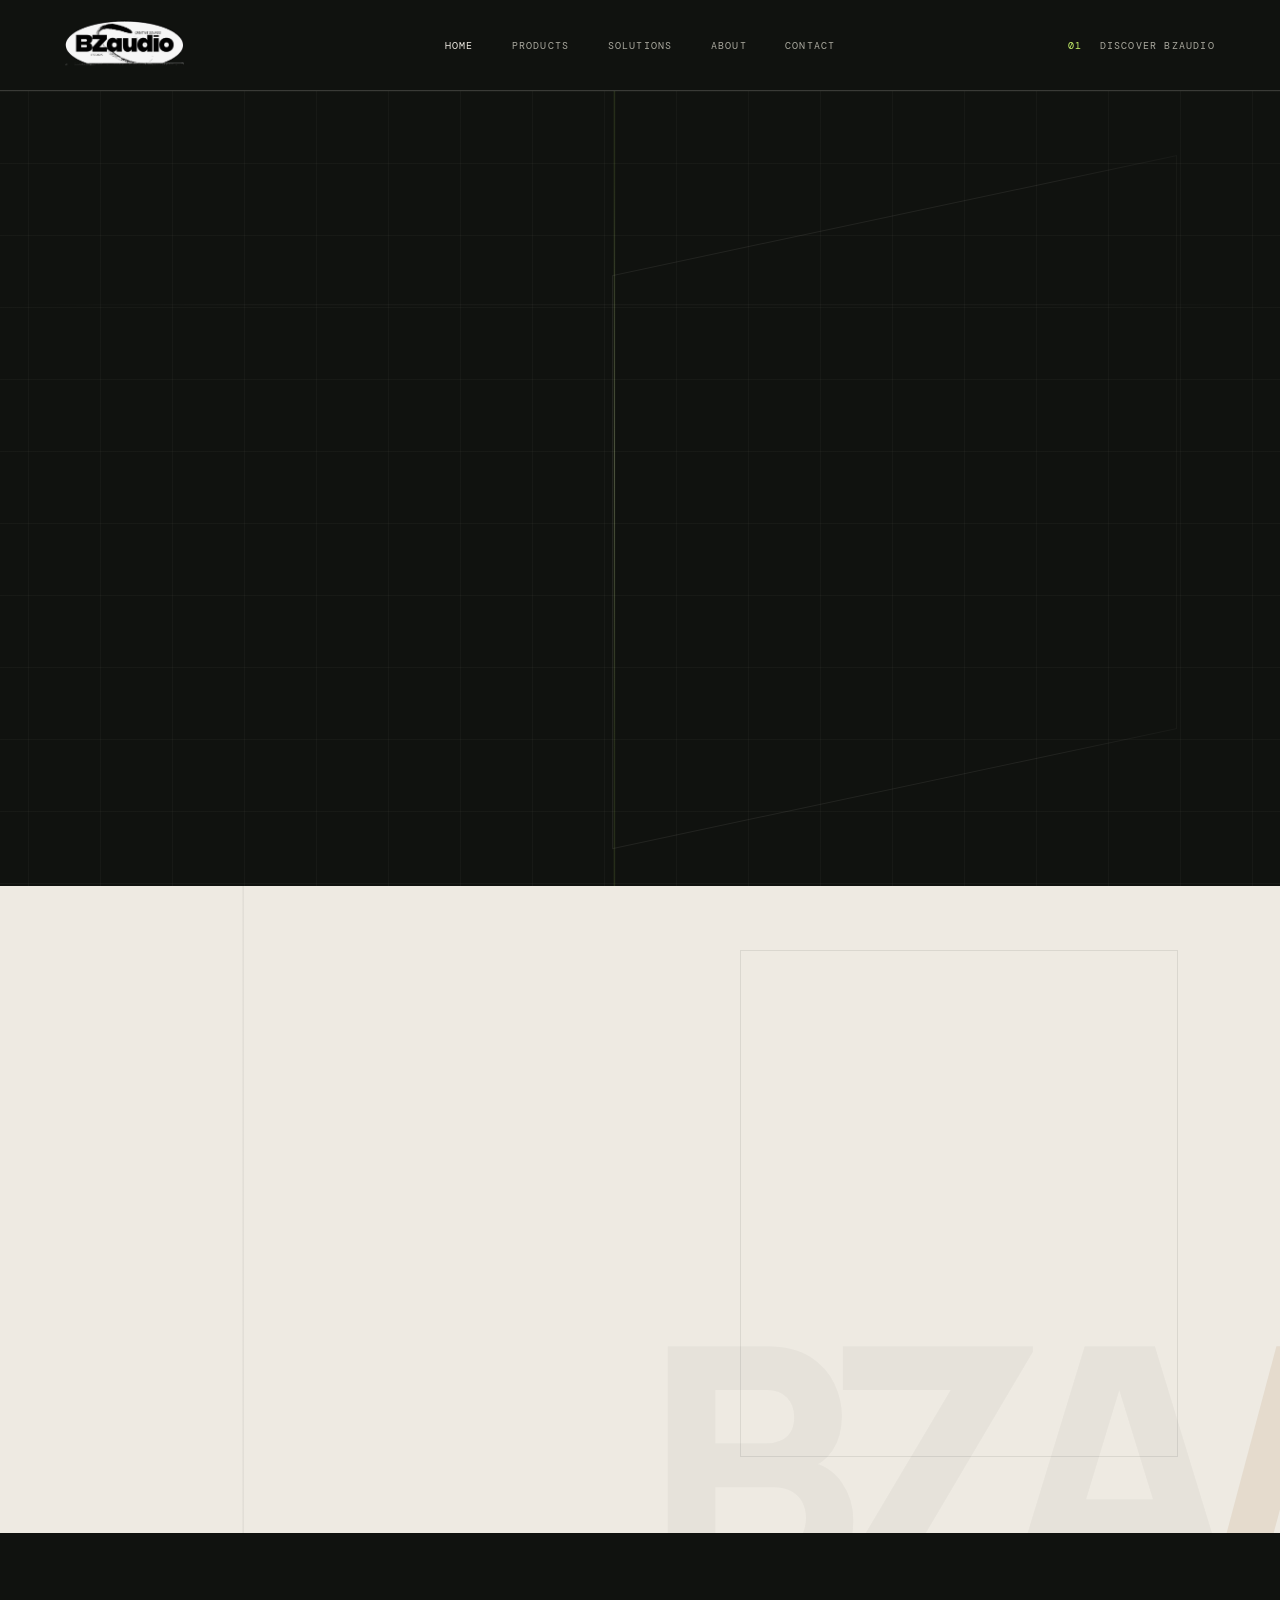
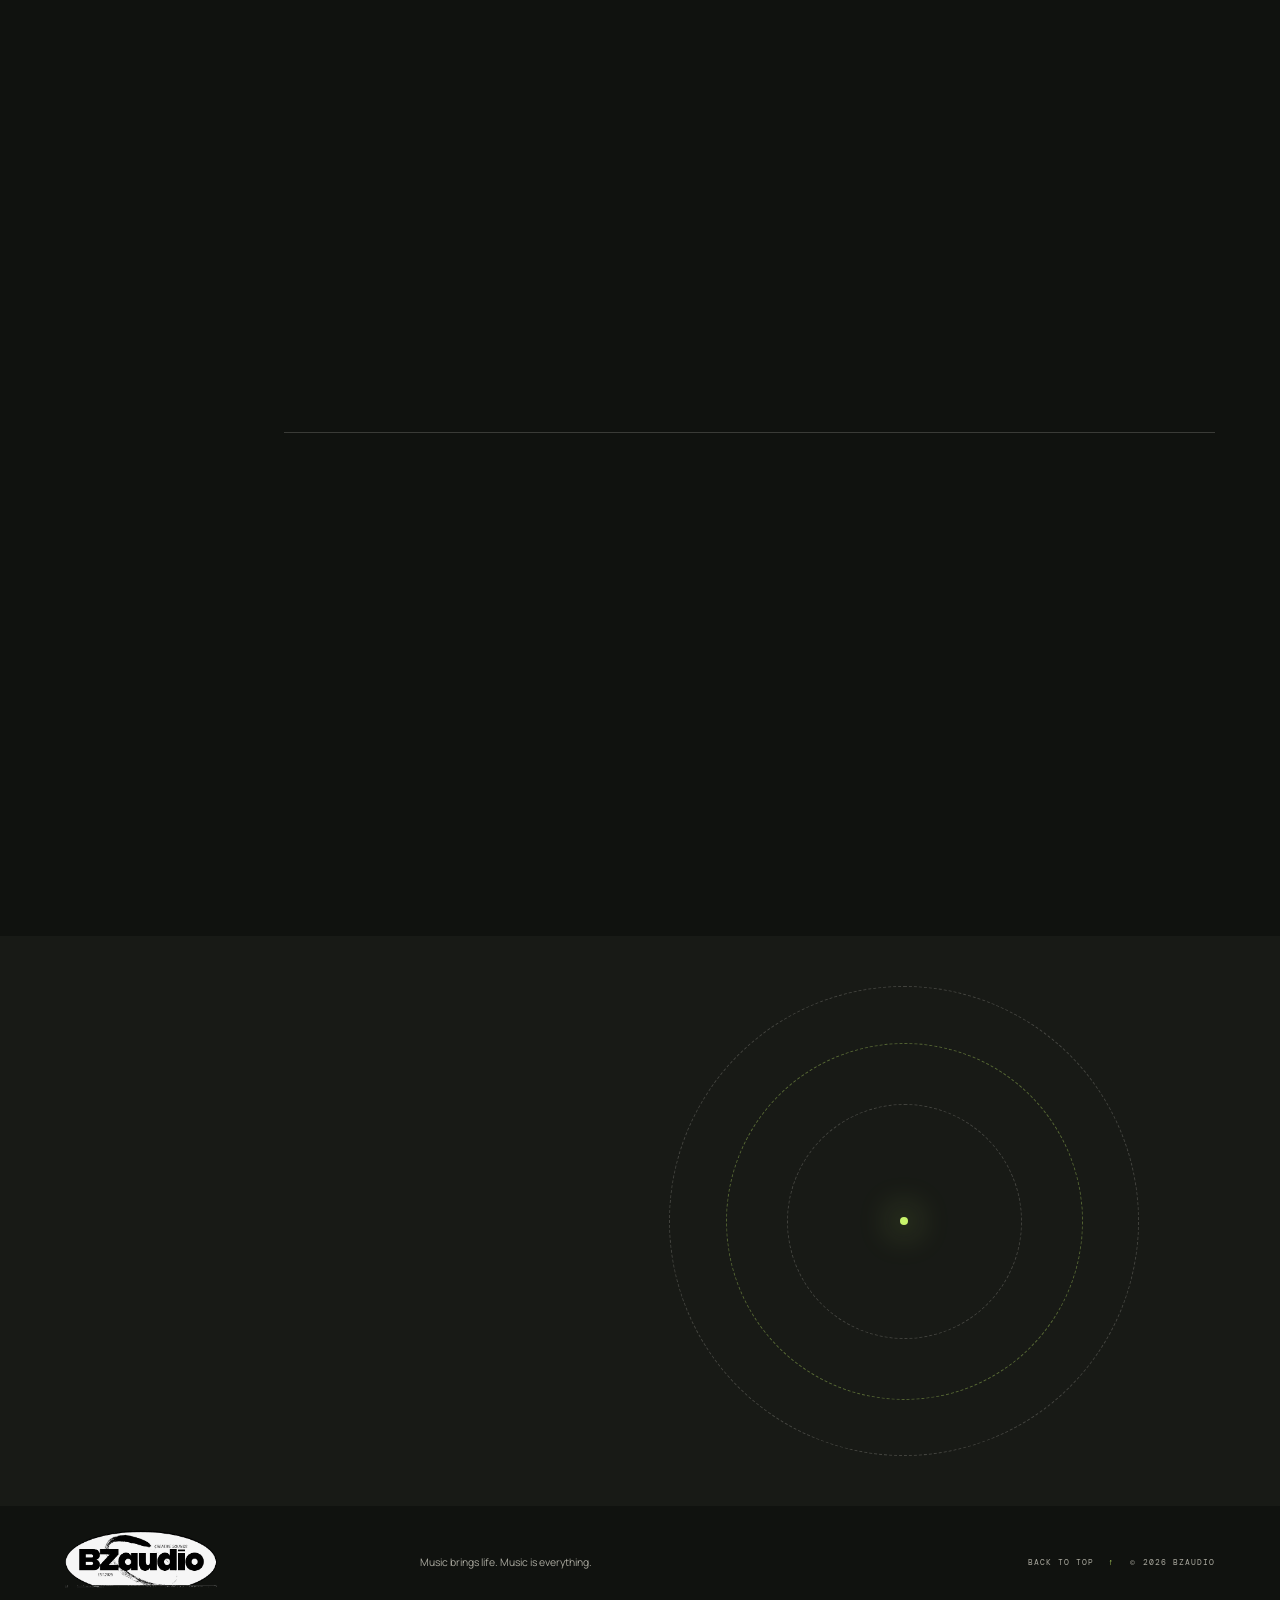
==== commit 31f3097f: "feat: integrate official BZaudio logo and refreshed home hero" ====
--- a/index.html
+++ b/index.html
@@ -3,154 +3,120 @@
 <head>
   <meta charset="utf-8">
   <meta name="viewport" content="width=device-width, initial-scale=1">
-  <meta name="theme-color" content="#111311">
-  <meta name="description" content="BZaudio is a professional audio company built around the people, places, and moments that sound brings to life.">
+  <meta name="theme-color" content="#151614">
+  <meta name="description" content="BZaudio brings professional audio equipment, expertise, and thoughtful solutions together. Music brings life. Music is everything.">
+  <meta property="og:type" content="website">
+  <meta property="og:title" content="BZaudio — Music brings life">
+  <meta property="og:description" content="Professional audio, considered. Discover the BZaudio approach to sound, systems, and people.">
   <title>BZaudio — Music brings life</title>
+  <link rel="preconnect" href="https://fonts.googleapis.com">
+  <link rel="preconnect" href="https://fonts.gstatic.com" crossorigin>
+  <link href="https://fonts.googleapis.com/css2?family=DM+Mono:wght@400;500&family=Manrope:wght@400;500;600;700;800&display=swap" rel="stylesheet">
   <link rel="stylesheet" href="styles.css">
   <script src="script.js" defer></script>
 </head>
 <body>
   <a class="skip-link" href="#main">Skip to content</a>
-
-  <header class="site-header">
-    <a class="brand" href="#home" aria-label="BZaudio home">
-      <span class="brand-mark" aria-hidden="true"><span></span><span></span><span></span></span>
-      <span class="brand-name">BZ<span>audio</span></span>
-    </a>
-
-    <button class="menu-toggle" type="button" aria-label="Open navigation" aria-expanded="false" aria-controls="primary-navigation">
-      <span></span><span></span>
+  <header class="site-header" id="home">
+    <a class="wordmark" href="index.html" aria-label="BZaudio home"><img src="assets/bzaudio-logo.png" alt="BZaudio"></a>
+    <button class="menu-toggle" type="button" aria-expanded="false" aria-controls="primary-navigation">
+      <span class="menu-toggle-label">Menu</span>
+      <span class="menu-toggle-icon" aria-hidden="true"><i></i><i></i></span>
     </button>
-
-    <nav class="primary-navigation" id="primary-navigation" aria-label="Primary navigation">
+    <nav class="primary-navigation" id="primary-navigation" aria-label="Main navigation">
       <a href="index.html" aria-current="page">Home</a>
       <a href="products.html">Products</a>
       <a href="solutions.html">Solutions</a>
-      <a href="origin.html">Origin</a>
       <a href="about.html">About</a>
       <a href="contact.html">Contact</a>
     </nav>
-
-    <span class="header-note">PROFESSIONAL AUDIO / HUMAN FIRST</span>
+    <a class="header-index" href="#approach"><span>01</span> Discover BZaudio</a>
   </header>
 
   <main id="main">
-    <section class="hero" id="home" aria-labelledby="hero-title">
-      <div class="hero-grid" aria-hidden="true"></div>
-      <div class="hero-architecture" aria-hidden="true">
-        <div class="architecture-frame frame-one"></div>
-        <div class="architecture-frame frame-two"></div>
-        <div class="architecture-frame frame-three"></div>
-        <div class="architecture-floor"></div>
-        <div class="architecture-beam"></div>
-        <div class="architecture-core"><span></span><span></span><span></span></div>
-        <div class="architecture-caption">SOUND / SPACE / CONNECTION</div>
+    <section class="hero hero-v2 section-shell" aria-labelledby="hero-title">
+      <div class="hero-architecture-grid" aria-hidden="true"></div>
+      <div class="hero-meta" data-reveal>
+        <span class="eyebrow"><span class="status-dot"></span> A different way to think about audio</span>
+        <span class="hero-edition">PROFESSIONAL AUDIO / HUMAN FIRST</span>
       </div>
-
-      <div class="hero-content">
-        <p class="eyebrow hero-eyebrow"><span class="eyebrow-line"></span> A different way to think about audio</p>
-        <h1 id="hero-title">Built around<br>the <em>feeling</em><br>of sound.</h1>
-        <div class="hero-bottom">
-          <p class="hero-intro">The right sound changes a room. The right system changes what is possible inside it. BZaudio is here for all of it.</p>
-          <a class="round-link" href="#belief" aria-label="Discover the BZaudio belief">
-            <span>Discover<br>our belief</span>
-            <span class="round-link-icon" aria-hidden="true"><svg class="site-arrow-icon site-arrow-down-right" viewBox="0 0 24 24" width="20" height="20" fill="none" stroke="currentColor" stroke-width="1.6" stroke-linecap="round" stroke-linejoin="round" focusable="false"><path d="m7 7 10 10M8 17h9V8"/></svg></span>
-          </a>
+      <div class="hero-grid">
+        <div class="hero-copy" data-reveal>
+          <p class="hero-kicker">BUILT AROUND THE FEELING OF SOUND</p>
+          <h1 id="hero-title">Built around<br>the <em>feeling</em><br>of sound.</h1>
+          <div class="hero-bottomline">
+            <p>The right sound changes a room.<br>The right system changes what is possible inside it.<br>BZaudio is here for all of it.</p>
+            <a class="round-link" href="#approach" aria-label="Discover the BZaudio approach"><span aria-hidden="true">↘</span></a>
+          </div>
+        </div>
+        <div class="hero-v2-art" aria-hidden="true" data-reveal>
+          <div class="hero-v2-frame frame-outer"></div>
+          <div class="hero-v2-frame frame-middle"></div>
+          <div class="hero-v2-frame frame-inner"></div>
+          <div class="hero-v2-mark"><i></i><i></i><i></i></div>
+          <div class="hero-v2-side-label">MUSIC IS MORE THAN WHAT WE HEAR.</div>
+          <span class="hero-v2-art-caption">SOUND / SPACE / CONNECTION</span>
         </div>
       </div>
-
-      <div class="hero-index" aria-hidden="true"><span>01</span><span class="index-rule"></span><span>03</span></div>
-      <p class="hero-side-note" aria-hidden="true">MUSIC IS MORE THAN WHAT WE HEAR.</p>
+      <div class="hero-foot" data-reveal>
+        <span>PROFESSIONAL AUDIO / HUMAN FIRST</span>
+        <span class="hero-foot-right">01 / 03 <i></i> SOUND / SPACE / CONNECTION</span>
+      </div>
     </section>
 
-    <section class="belief section-shell" id="belief" aria-labelledby="belief-title">
-      <div class="section-kicker reveal">
-        <span>01 / THE BELIEF</span>
-        <span>WHY WE EXIST</span>
-      </div>
-      <div class="belief-layout">
-        <p class="belief-label reveal">A simple truth.<br>A lifelong pursuit.</p>
-        <div class="belief-copy">
-          <h2 id="belief-title" class="reveal">MUSIC BRINGS LIFE.<br><span>MUSIC IS EVERYTHING.</span></h2>
-          <p class="belief-description reveal">Audio is not just equipment, specifications, or signal paths. It is the energy in a room, the story in a performance, the clarity that brings people together. We believe every part of the experience deserves that same level of care.</p>
+    <section class="intro section-shell" id="approach" aria-labelledby="approach-title">
+      <div class="section-label" data-reveal><span>01</span><span>OUR APPROACH</span></div>
+      <div class="intro-content" data-reveal>
+        <p class="eyebrow">More than equipment.</p>
+        <h2 id="approach-title">Sound connects<br><em>everything.</em></h2>
+        <div class="intro-detail">
+          <p>BZaudio exists for the moments that matter: the first note, the room coming alive, the performance that stays with you.</p>
+          <p>We bring professional audio equipment, clear expertise, and thoughtful solutions together—so people can focus on what sound makes possible.</p>
         </div>
       </div>
-      <div class="belief-rule" aria-hidden="true"><span></span></div>
-      <p class="belief-foot reveal">THE HUMAN MOMENT IS ALWAYS THE POINT.</p>
+      <div class="intro-mark" aria-hidden="true">BZA<span>/</span></div>
     </section>
 
-    <section class="approach section-shell" id="approach" aria-labelledby="approach-title">
-      <div class="section-kicker reveal">
-        <span>02 / THE APPROACH</span>
-        <span>BUILT FOR THE WHOLE PICTURE</span>
+    <section class="principles section-shell" id="standards" aria-labelledby="standards-title">
+      <div class="section-label" data-reveal><span>02</span><span>WHAT WE BELIEVE</span></div>
+      <div class="principles-heading" data-reveal>
+        <p class="eyebrow">The standard behind every choice.</p>
+        <h2 id="standards-title">Built on trust.<br><span>Driven by sound.</span></h2>
       </div>
-      <div class="approach-heading">
-        <h2 id="approach-title" class="reveal">Good audio is<br><em>never</em> just one thing.</h2>
-        <p class="approach-intro reveal">It is the equipment you choose, the knowledge behind it, and the confidence that comes from understanding how everything works together.</p>
-      </div>
-      <div class="approach-list">
-        <article class="approach-row reveal">
-          <span class="row-number">01</span>
-          <h3>The right tools</h3>
-          <p>Thoughtful equipment choices, grounded in real needs—not noise, hype, or guesswork.</p>
-          <span class="row-mark" aria-hidden="true"><svg class="site-arrow-icon" viewBox="0 0 24 24" width="18" height="18" fill="none" stroke="currentColor" stroke-width="1.6" stroke-linecap="round" stroke-linejoin="round" focusable="false"><path d="M7 17 17 7M7 7h10v10"/></svg></span>
+      <div class="principle-list">
+        <article class="principle-row" data-reveal>
+          <span class="principle-number">01</span><h3>Clarity over complexity.</h3>
+          <p>Powerful systems should feel understandable. We make the important things easier to see, choose, and use.</p>
+          <span class="principle-mark" aria-hidden="true">+</span>
         </article>
-        <article class="approach-row reveal">
-          <span class="row-number">02</span>
-          <h3>Clear direction</h3>
-          <p>Practical knowledge that helps make complex audio decisions easier to understand.</p>
-          <span class="row-mark" aria-hidden="true"><svg class="site-arrow-icon" viewBox="0 0 24 24" width="18" height="18" fill="none" stroke="currentColor" stroke-width="1.6" stroke-linecap="round" stroke-linejoin="round" focusable="false"><path d="M7 17 17 7M7 7h10v10"/></svg></span>
+        <article class="principle-row" data-reveal>
+          <span class="principle-number">02</span><h3>Honesty in every detail.</h3>
+          <p>Real specifications. Verified compatibility. Clear limits. Trust is earned by saying what is true.</p>
+          <span class="principle-arrow" aria-hidden="true">+</span>
         </article>
-        <article class="approach-row reveal">
-          <span class="row-number">03</span>
-          <h3>Lasting confidence</h3>
-          <p>A long view of audio systems, with trust and care at the center of every relationship.</p>
-          <span class="row-mark" aria-hidden="true"><svg class="site-arrow-icon" viewBox="0 0 24 24" width="18" height="18" fill="none" stroke="currentColor" stroke-width="1.6" stroke-linecap="round" stroke-linejoin="round" focusable="false"><path d="M7 17 17 7M7 7h10v10"/></svg></span>
+        <article class="principle-row" data-reveal>
+          <span class="principle-number">03</span><h3>People before the gear.</h3>
+          <p>The best system is the one that serves the people using it—and the experience they want to create.</p>
+          <span class="principle-arrow" aria-hidden="true">+</span>
         </article>
       </div>
     </section>
 
-    <section class="origin-feature section-shell" id="origin" aria-labelledby="origin-title">
-      <div class="section-kicker reveal"><span>03 / PROJECT: ORIGIN</span><span>RESTRICTED ACCESS / FILE 001</span></div>
-      <div class="origin-feature-layout">
-        <div class="origin-feature-copy">
-          <p class="eyebrow reveal"><span class="eyebrow-line"></span> BZaudio / internal initiative</p>
-          <h2 id="origin-title" class="reveal">Something<br>is <em>coming.</em></h2>
-          <p class="origin-feature-intro reveal">A signal has surfaced. Its source and purpose remain classified. Enter only if you are curious.</p>
-          <a class="origin-feature-link reveal" href="origin.html">Open transmission <span class="origin-link-mark" aria-hidden="true"><svg class="site-arrow-icon" viewBox="0 0 24 24" width="18" height="18" fill="none" stroke="currentColor" stroke-width="1.6" stroke-linecap="round" stroke-linejoin="round" focusable="false"><path d="M7 17 17 7M7 7h10v10"/></svg></span></a>
-        </div>
-        <div class="origin-feature-visual reveal" aria-label="Abstract classified project signal graphic">
-          <div class="origin-visual-grid"></div><span class="origin-orbit origin-orbit-one"></span><span class="origin-orbit origin-orbit-two"></span><span class="origin-orbit origin-orbit-three"></span><span class="origin-visual-core"><i></i><i></i><i></i></span>
-          <span class="origin-visual-label origin-label-top">FILE / ORIGIN-001</span><span class="origin-visual-label origin-label-bottom">STATUS: IN DEVELOPMENT</span>
-        </div>
+    <section class="closing section-shell" aria-labelledby="closing-title">
+      <div class="closing-orbit" aria-hidden="true"><span></span><span></span><span></span></div>
+      <div class="closing-copy" data-reveal>
+        <p class="eyebrow">MUSIC IS EVERYTHING.</p>
+        <h2 id="closing-title">Make room<br>for <em>what moves you.</em></h2>
       </div>
-      <div class="origin-redacted-strip" aria-label="Redacted project note"><span>PROJECT SCOPE</span><i></i><i></i><span>DETAILS WITHHELD</span></div>
-    </section>
-
-    <section class="closing section-shell" aria-labelledby="closing-title">
-      <div class="closing-art" aria-hidden="true">
-        <span class="closing-ring ring-a"></span>
-        <span class="closing-ring ring-b"></span>
-        <span class="closing-ring ring-c"></span>
-        <span class="closing-axis"></span>
-      </div>
-      <div class="closing-copy reveal">
-        <p class="eyebrow"><span class="eyebrow-line"></span> The BZaudio point of view</p>
-        <h2 id="closing-title">Make room<br>for <em>what moves you.</em></h2>
-        <p>We are building a company for people who care about sound—and everything it makes possible.</p>
-        <a class="text-link" href="#home">Back to the beginning <span aria-hidden="true">↑</span></a>
-      </div>
-      <span class="closing-coordinate" aria-hidden="true">BZ / 001 — ALWAYS IN MOTION</span>
+      <div class="closing-index" data-reveal><span>BZ / AUDIO</span><span>BUILT AROUND SOUND.</span></div>
     </section>
   </main>
 
   <footer class="site-footer">
-    <a class="brand footer-brand" href="#home" aria-label="BZaudio home">
-      <span class="brand-mark" aria-hidden="true"><span></span><span></span><span></span></span>
-      <span class="brand-name">BZ<span>audio</span></span>
-    </a>
-    <p>MUSIC BRINGS LIFE. MUSIC IS EVERYTHING.</p>
-    <span class="footer-meta">© <span id="year">2026</span> BZAUDIO</span>
+    <a class="footer-wordmark" href="index.html" aria-label="BZaudio home"><img src="assets/bzaudio-logo.png" alt="BZaudio"></a>
+    <p>Music brings life. Music is everything.</p>
+    <a class="back-to-top" href="#home">BACK TO TOP <span aria-hidden="true">↑</span></a>
+    <span class="footer-copyright">© <span id="year">2026</span> BZAUDIO</span>
   </footer>
 </body>
-</html>
+</html>
--- a/styles.css
+++ b/styles.css
@@ -1,560 +1,734 @@
 :root {
   color-scheme: dark;
-  --ink: #111311;
-  --ink-soft: #191c19;
-  --paper: #e9e6dc;
-  --paper-muted: #aaa99f;
-  --line: rgba(233, 230, 220, 0.2);
-  --line-strong: rgba(233, 230, 220, 0.42);
-  --signal: #d2ef70;
-  --serif: Georgia, "Times New Roman", serif;
-  --sans: Inter, "Helvetica Neue", Helvetica, Arial, sans-serif;
-  --page-gutter: clamp(1.25rem, 5.2vw, 5.8rem);
-  --ease-out: cubic-bezier(0.2, 0.72, 0.18, 1);
-}
-
+  --ink: #10120f;
+  --ink-soft: #181a16;
+  --paper: #eeeae2;
+  --muted: #aaa99f;
+  --line: rgba(238, 234, 225, .19);
+  --accent: #c7f36b;
+  --serif: Georgia, 'Times New Roman', serif;
+  --sans: 'Manrope', 'Helvetica Neue', sans-serif;
+  --mono: 'DM Mono', 'Courier New', monospace;
+  --page-gutter: clamp(1.25rem, 5.1vw, 5.5rem);
+  --ease-out: cubic-bezier(.2, .75, .25, 1);
+}
 * { box-sizing: border-box; }
 html { scroll-behavior: smooth; scroll-padding-top: 6rem; }
-body {
-  margin: 0;
-  background: var(--ink);
-  color: var(--paper);
-  font-family: var(--sans);
-  -webkit-font-smoothing: antialiased;
-  text-rendering: optimizeLegibility;
-}
+body { margin: 0; background: var(--ink); color: var(--paper); font-family: var(--sans); -webkit-font-smoothing: antialiased; }
 a { color: inherit; text-decoration: none; }
 button { font: inherit; }
-::selection { background: var(--signal); color: var(--ink); }
-
-.skip-link {
-  position: fixed;
-  z-index: 100;
-  top: 1rem;
-  left: 1rem;
-  padding: .8rem 1rem;
-  transform: translateY(-160%);
-  background: var(--signal);
-  color: var(--ink);
-}
+::selection { background: var(--accent); color: var(--ink); }
+.skip-link { position: fixed; z-index: 100; top: 1rem; left: 1rem; padding: .8rem 1rem; background: var(--paper); color: var(--ink); transform: translateY(-160%); transition: transform .2s ease; }
 .skip-link:focus { transform: translateY(0); }
-
-.site-header {
-  position: absolute;
-  z-index: 20;
-  inset: 0 0 auto;
+:focus-visible { outline: 2px solid var(--accent); outline-offset: 5px; }
+.site-header { position: relative; z-index: 10; display: grid; grid-template-columns: 1fr auto 1fr; align-items: center; min-height: 5.7rem; padding: 0 var(--page-gutter); border-bottom: 1px solid var(--line); }
+.wordmark { display: inline-flex; align-items: center; gap: .7rem; width: max-content; }
+.wordmark-symbol { font-size: 1.7rem; font-weight: 800; letter-spacing: -.12em; }
+.wordmark-symbol span, .footer-wordmark span { color: var(--accent); }
+.wordmark-name { padding-left: .7rem; border-left: 1px solid var(--line); font: .58rem var(--mono); letter-spacing: .25em; }
+.primary-navigation { display: flex; align-items: center; gap: clamp(1.3rem, 3vw, 3rem); }
+.primary-navigation a, .header-index { color: var(--muted); font: .62rem var(--mono); letter-spacing: .12em; text-transform: uppercase; transition: color .25s ease; }
+.primary-navigation a:hover, .primary-navigation a[aria-current="page"], .header-index:hover { color: var(--paper); }
+.header-index { justify-self: end; }
+.header-index span { margin-right: .65rem; color: var(--accent); }
+.menu-toggle { display: none; }
+.section-shell { padding-right: var(--page-gutter); padding-left: var(--page-gutter); }
+.hero { position: relative; min-height: min(850px, calc(100svh - 5.7rem)); padding-top: clamp(2.2rem, 4vw, 4rem); padding-bottom: 1.6rem; overflow: hidden; }
+.hero::before { position: absolute; top: 11%; left: 48%; width: 1px; height: 72%; background: linear-gradient(transparent, var(--line), transparent); content: ''; }
+.hero-meta, .hero-foot { display: flex; justify-content: space-between; align-items: center; color: var(--muted); font: .57rem var(--mono); letter-spacing: .13em; text-transform: uppercase; }
+.eyebrow { margin: 0; color: var(--accent); font: .61rem var(--mono); letter-spacing: .17em; text-transform: uppercase; }
+.status-dot { display: inline-block; width: .4rem; height: .4rem; margin-right: .65rem; border-radius: 50%; background: var(--accent); box-shadow: 0 0 14px rgba(199, 243, 107,.55); animation: signal-pulse 2.8s ease-in-out infinite; }
+.hero-edition { opacity: .62; }
+.hero-grid { display: grid; grid-template-columns: minmax(0, 1.04fr) minmax(330px, .96fr); align-items: center; min-height: 630px; max-width: 1600px; margin: 0 auto; }
+.hero-copy { position: relative; z-index: 2; padding-top: 2rem; }
+.hero-kicker { margin: 0 0 1.35rem .35rem; color: var(--muted); font-size: clamp(.8rem, 1vw, .95rem); letter-spacing: .04em; }
+.hero h1 { margin: 0; font-size: clamp(5.2rem, 12.4vw, 12.7rem); font-weight: 800; letter-spacing: -.105em; line-height: .76; }
+.hero-word-outline { color: transparent; -webkit-text-stroke: 1px rgba(238,234,225,.72); }
+.hero-period { color: var(--accent); }
+.hero-bottomline { display: flex; align-items: end; justify-content: space-between; max-width: 430px; margin: 2.7rem 0 0 .4rem; }
+.hero-bottomline p { margin: 0; color: var(--muted); font-size: .78rem; line-height: 1.8; }
+.round-link { display: grid; width: 3.2rem; height: 3.2rem; place-items: center; border: 1px solid rgba(238,234,225,.35); border-radius: 50%; color: var(--accent); font-size: 1.35rem; transition: color .3s ease, background .3s ease, transform .3s ease; }
+.round-link:hover { transform: translate(3px, 3px); background: var(--accent); color: var(--ink); }
+.hero-art { position: relative; width: 100%; max-width: 610px; justify-self: end; margin: -1rem -2.5rem 0 0; }
+.hero-art::after { position: absolute; top: 16%; left: 9%; width: 68%; height: 1px; background: linear-gradient(90deg, transparent, rgba(199, 243, 107,.65), transparent); content: ''; transform: rotate(-12deg); transform-origin: left; animation: beam-sweep 7s var(--ease-out) infinite; }
+.sound-object { display: block; width: 100%; height: auto; overflow: visible; filter: drop-shadow(18px 28px 28px rgba(0,0,0,.22)); animation: object-float 8s ease-in-out infinite; }
+.art-coordinate { position: absolute; z-index: 1; color: var(--muted); font: .52rem var(--mono); letter-spacing: .16em; }
+.coordinate-top { top: 5%; right: 2%; }
+.coordinate-bottom { right: 5%; bottom: 3%; }
+.coordinate-bottom span { margin-left: 1rem; color: var(--accent); }
+.art-vertical-label { position: absolute; top: 39%; right: -2.4rem; color: var(--muted); font: .5rem var(--mono); letter-spacing: .18em; writing-mode: vertical-rl; }
+.hero-foot { padding-top: 1.25rem; border-top: 1px solid var(--line); }
+.hero-foot-right { display: flex; align-items: center; gap: .8rem; }
+.hero-foot-right i { display: inline-block; width: 3rem; height: 1px; background: var(--accent); }
+.intro { position: relative; display: grid; grid-template-columns: .7fr 1.3fr; min-height: 620px; padding-top: clamp(6rem, 12vw, 11rem); padding-bottom: clamp(6rem, 12vw, 11rem); overflow: hidden; background: var(--paper); color: var(--ink); }
+.section-label { display: flex; gap: 1.4rem; color: #77776f; font: .58rem var(--mono); letter-spacing: .15em; }
+.intro .section-label { color: #62625b; }
+.intro .section-label span:first-child, .intro .eyebrow { color: #79542f; }
+.section-label span:first-child { color: #a77d52; }
+.intro-content { position: relative; z-index: 1; max-width: 850px; }
+.intro-content h2, .principles-heading h2, .closing h2 { margin: 1.5rem 0 0; font-size: clamp(3.3rem, 7vw, 7rem); font-weight: 700; letter-spacing: -.085em; line-height: .98; }
+.intro-content h2 em, .closing h2 em { color: #a77d52; font-family: var(--serif); font-weight: 400; }
+.intro-detail { display: grid; grid-template-columns: 1fr 1fr; gap: 2rem; max-width: 690px; margin: 3rem 0 0 auto; }
+.intro-detail p { margin: 0; color: #5d5e58; font-size: .83rem; line-height: 1.9; }
+.intro-mark { position: absolute; right: -1rem; bottom: -6.5rem; color: rgba(21,22,20,.035); font-size: clamp(13rem, 27vw, 28rem); font-weight: 800; letter-spacing: -.14em; line-height: 1; }
+.intro-mark span { color: rgba(167,125,82,.14); }
+.principles { padding-top: clamp(6rem, 10vw, 9rem); padding-bottom: clamp(6rem, 10vw, 9rem); }
+.principles-heading { max-width: 850px; margin: 4.8rem 0 5rem 19%; }
+.principles-heading h2 { font-size: clamp(3.2rem, 6.6vw, 6.5rem); }
+.principles-heading h2 span { color: #85857b; }
+.principle-list { margin-left: 19%; border-top: 1px solid var(--line); }
+.principle-row { display: grid; grid-template-columns: .35fr 1.2fr 1.15fr 2rem; gap: 1.5rem; align-items: center; min-height: 125px; border-bottom: 1px solid var(--line); }
+.principle-number { align-self: start; padding-top: 2.15rem; color: var(--accent); font: .58rem var(--mono); }
+.principle-row h3 { margin: 0; font-size: clamp(1rem, 1.7vw, 1.55rem); font-weight: 600; letter-spacing: -.045em; }
+.principle-row p { max-width: 360px; margin: 0; color: var(--muted); font-size: .72rem; line-height: 1.8; }
+.principle-mark { display: grid; width: 1.65rem; height: 1.65rem; place-items: center; border: 1px solid rgba(199, 243, 107,.55); border-radius: 50%; color: var(--accent); font: .9rem var(--mono); transition: color .3s ease, background .3s ease, transform .3s ease; }
+.principle-row:hover .principle-mark { transform: rotate(90deg); background: var(--accent); color: var(--ink); }
+.closing { position: relative; display: flex; min-height: 570px; align-items: center; justify-content: space-between; overflow: hidden; background: var(--ink-soft); }
+.closing-copy { position: relative; z-index: 1; padding: 7rem 0; }
+.closing h2 { font-size: clamp(3.5rem, 7.5vw, 7.2rem); }
+.closing-orbit { position: absolute; top: 50%; right: 11%; width: min(38vw, 470px); aspect-ratio: 1; transform: translateY(-50%); }
+.closing-orbit span { position: absolute; inset: 0; border: 1px dashed rgba(238,234,225,.2); border-radius: 50%; animation: orbit-turn 42s linear infinite; }
+.closing-orbit span:nth-child(2) { inset: 12%; border-color: rgba(199, 243, 107,.35); animation-duration: 28s; animation-direction: reverse; }
+.closing-orbit span:nth-child(3) { inset: 25%; border-color: rgba(238,234,225,.2); animation-duration: 19s; }
+.closing-orbit::after { position: absolute; top: 50%; left: 50%; width: 8px; height: 8px; border-radius: 50%; background: var(--accent); box-shadow: 0 0 35px 8px rgba(199, 243, 107,.28); content: ''; transform: translate(-50%, -50%); }
+.closing-index { position: absolute; right: var(--page-gutter); bottom: 2.3rem; display: flex; gap: 2rem; color: var(--muted); font: .53rem var(--mono); letter-spacing: .15em; }
+.site-footer { display: grid; grid-template-columns: 1fr 1fr 1fr auto; align-items: center; gap: 1rem; min-height: 100px; padding: 1.5rem var(--page-gutter); }
+.footer-wordmark { font-size: 1rem; font-weight: 800; letter-spacing: -.08em; }
+.site-footer p { margin: 0; color: var(--muted); font-size: .65rem; }
+.back-to-top, .footer-copyright { color: var(--muted); font: .53rem var(--mono); letter-spacing: .12em; }
+.back-to-top { justify-self: end; }
+.back-to-top span { margin-left: .5rem; color: var(--accent); }
+.footer-copyright { justify-self: end; }
+@keyframes signal-pulse { 0%, 100% { box-shadow: 0 0 8px rgba(199, 243, 107,.25); } 50% { box-shadow: 0 0 20px rgba(199, 243, 107,.8); } }
+@keyframes object-float { 0%, 100% { transform: translateY(0); } 50% { transform: translateY(-10px); } }
+@keyframes beam-sweep { 0%, 100% { opacity: 0; transform: translateX(-12%) rotate(-12deg); } 35%, 65% { opacity: .8; } 50% { transform: translateX(12%) rotate(-12deg); } }
+@keyframes orbit-turn { to { transform: rotate(360deg); } }
+.js [data-reveal] { opacity: 0; transform: translateY(24px); transition: opacity .85s var(--ease-out), transform .85s var(--ease-out); }
+.js [data-reveal].is-visible { opacity: 1; transform: translateY(0); }
+.hero-art[data-reveal] { transition-delay: .12s; }
+.principle-row[data-reveal]:nth-child(2) { transition-delay: .08s; }
+.principle-row[data-reveal]:nth-child(3) { transition-delay: .16s; }
+@media (max-width: 980px) {
+  .site-header { grid-template-columns: 1fr auto; }
+  .primary-navigation { position: absolute; top: calc(100% + 1px); right: 0; left: 0; display: none; align-items: stretch; gap: 0; padding: .7rem var(--page-gutter) 1.2rem; border-bottom: 1px solid var(--line); background: var(--ink); }
+  .primary-navigation.is-open { display: flex; flex-direction: column; }
+  .primary-navigation a { padding: 1rem 0; border-bottom: 1px solid var(--line); }
+  .header-index { display: none; }
+  .menu-toggle { display: flex; align-items: center; gap: 1rem; padding: .7rem 0 .7rem .7rem; border: 0; background: none; color: var(--paper); cursor: pointer; }
+  .menu-toggle-label { color: var(--muted); font: .6rem var(--mono); letter-spacing: .14em; text-transform: uppercase; }
+  .menu-toggle-icon { display: grid; gap: 5px; width: 20px; }
+  .menu-toggle-icon i { display: block; height: 1px; background: var(--paper); transition: transform .25s ease; }
+  .menu-toggle[aria-expanded="true"] .menu-toggle-icon i:first-child { transform: translateY(3px) rotate(45deg); }
+  .menu-toggle[aria-expanded="true"] .menu-toggle-icon i:last-child { transform: translateY(-3px) rotate(-45deg); }
+  .hero-grid { grid-template-columns: 1fr .85fr; min-height: 580px; }
+  .hero-art { margin-right: -2rem; }
+  .hero h1 { font-size: clamp(5rem, 13vw, 8.7rem); }
+  .principles-heading, .principle-list { margin-left: 10%; }
+}
+@media (max-width: 680px) {
+  :root { --page-gutter: 1.25rem; }
+  .site-header { min-height: 4.8rem; }
+  .hero { min-height: auto; padding-top: 2rem; }
+  .hero-meta { align-items: flex-start; gap: 1rem; font-size: .48rem; }
+  .hero-edition { max-width: 95px; text-align: right; line-height: 1.6; }
+  .hero-grid { grid-template-columns: 1fr; min-height: auto; }
+  .hero-copy { padding-top: 4.4rem; }
+  .hero h1 { font-size: clamp(5.2rem, 19vw, 8.5rem); }
+  .hero-bottomline { max-width: 100%; margin-top: 2rem; }
+  .hero-art { width: min(100%, 430px); margin: -1.5rem auto -1rem; }
+  .art-vertical-label { right: -.7rem; }
+  .hero-foot { margin-top: .5rem; font-size: .48rem; }
+  .hero-foot-right { gap: .4rem; }
+  .hero-foot-right i { width: 1.5rem; }
+  .intro { grid-template-columns: 1fr; min-height: auto; padding-top: 5rem; padding-bottom: 6rem; }
+  .intro-content { margin-top: 4.5rem; }
+  .intro-content h2, .principles-heading h2, .closing h2 { font-size: clamp(3.3rem, 14vw, 5rem); }
+  .intro-detail { grid-template-columns: 1fr; gap: 1rem; margin-top: 2rem; }
+  .intro-mark { right: -1rem; bottom: -2rem; font-size: 12rem; }
+  .principles { padding-top: 5rem; padding-bottom: 5rem; }
+  .principles-heading { margin: 4rem 0 3rem; }
+  .principle-list { margin-left: 0; }
+  .principle-row { grid-template-columns: 2rem 1fr 1.5rem; gap: .7rem; padding: 1.4rem 0; }
+  .principle-number { padding-top: .25rem; }
+  .principle-row h3 { font-size: 1rem; }
+  .principle-row p { grid-column: 2 / 3; grid-row: 2; font-size: .68rem; }
+  .principle-mark { grid-column: 3; grid-row: 1; }
+  .closing { min-height: 500px; align-items: flex-start; }
+  .closing-copy { padding: 6rem 0; }
+  .closing-orbit { top: 60%; right: -10%; width: 75vw; opacity: .7; }
+  .closing-index { right: var(--page-gutter); left: var(--page-gutter); justify-content: space-between; gap: .5rem; font-size: .46rem; }
+  .site-footer { grid-template-columns: 1fr 1fr; row-gap: 1.4rem; padding-top: 1.7rem; padding-bottom: 1.7rem; }
+  .site-footer p { grid-column: 1 / -1; grid-row: 2; }
+  .back-to-top { justify-self: end; }
+  .footer-copyright { justify-self: start; grid-column: 1 / -1; }
+}
+@media (prefers-reduced-motion: reduce) {
+  html { scroll-behavior: auto; }
+  *, *::before, *::after { scroll-behavior: auto !important; animation-duration: .01ms !important; animation-iteration-count: 1 !important; transition-duration: .01ms !important; }
+  .js [data-reveal] { opacity: 1; transform: none; }
+}
+/* Shared secondary-page system: architectural grid, copper signal, editorial hierarchy. */
+.primary-navigation a[aria-current="page"] { color: var(--paper); }
+.subpage-hero {
+  position: relative;
+  min-height: min(760px, calc(100svh - 5.7rem));
+  display: flex;
+  flex-direction: column;
+  justify-content: space-between;
+  padding-top: clamp(3rem, 6vw, 6rem);
+  padding-bottom: 1.5rem;
+  overflow: hidden;
+  isolation: isolate;
+}
+.subpage-hero::before {
+  position: absolute;
+  z-index: -1;
+  top: 8%;
+  right: 7%;
+  width: min(42vw, 590px);
+  aspect-ratio: 1;
+  border: 1px solid rgba(238,234,225,.12);
+  border-radius: 50%;
+  box-shadow: 0 0 0 4vw rgba(238,234,225,.018), 0 0 0 8vw rgba(238,234,225,.014), 0 0 0 12vw rgba(238,234,225,.01);
+  content: "";
+}
+.subpage-meta, .subpage-foot {
   display: flex;
   align-items: center;
   justify-content: space-between;
-  min-height: 6.25rem;
-  padding: 0 var(--page-gutter);
-  border-bottom: 1px solid rgba(233, 230, 220, .16);
-}
-.brand { display: inline-flex; align-items: center; gap: .7rem; width: max-content; }
-.brand-mark { display: inline-flex; align-items: end; gap: 3px; height: 1.3rem; }
-.brand-mark span { display: block; width: 3px; background: var(--signal); transform-origin: bottom; }
-.brand-mark span:nth-child(1) { height: 48%; }
-.brand-mark span:nth-child(2) { height: 100%; }
-.brand-mark span:nth-child(3) { height: 68%; }
-.brand-name { font-size: 1.2rem; font-weight: 760; letter-spacing: -.075em; }
-.brand-name span { font-weight: 350; }
-.primary-navigation { display: flex; align-items: center; gap: clamp(1.5rem, 3vw, 3.5rem); }
-.primary-navigation a, .header-note {
-  color: var(--paper-muted);
-  font-size: .65rem;
-  letter-spacing: .12em;
+  gap: 1.5rem;
+  color: var(--muted);
+  font: .55rem var(--mono);
+  letter-spacing: .14em;
   text-transform: uppercase;
-  transition: color .25s ease;
-}
-.primary-navigation a:hover, .primary-navigation a:focus-visible { color: var(--signal); }
-.header-note { font-size: .58rem; letter-spacing: .16em; }
-.menu-toggle { display: none; }
-
-.hero {
-  position: relative;
-  display: flex;
-  min-height: min(900px, 100svh);
-  min-height: max(740px, 100svh);
+}
+.subpage-heading {
+  display: grid;
+  grid-template-columns: 1.35fr .65fr;
+  align-items: end;
+  gap: 4vw;
+  max-width: 1500px;
+  width: 100%;
+  margin: auto;
+  padding: 5rem 0;
+}
+.subpage-heading h1, .contact-heading h1 {
+  margin: 0;
+  font-size: clamp(4.8rem, 11.2vw, 11rem);
+  font-weight: 800;
+  letter-spacing: -.105em;
+  line-height: .78;
+}
+.subpage-heading h1 em, .contact-heading h1 em { color: var(--accent); font-family: var(--serif); font-weight: 400; }
+.outline-heading { color: transparent; -webkit-text-stroke: 1px rgba(238,234,225,.7); }
+.subpage-heading > p, .contact-heading > p {
+  max-width: 25rem;
+  margin: 0 0 .4rem;
+  color: var(--muted);
+  font-size: .88rem;
+  line-height: 1.9;
+}
+.subpage-foot { padding-top: 1.3rem; border-top: 1px solid var(--line); }
+.catalog, .solutions { padding-top: clamp(5rem, 9vw, 8rem); padding-bottom: clamp(5rem, 9vw, 8rem); background: var(--paper); color: var(--ink); }
+.catalog .section-label, .solutions .section-label { color: #62625b; }
+.catalog .section-label span:first-child, .solutions .section-label span:first-child { color: #79542f; }
+.catalog-list, .solution-list { margin-top: 3.2rem; border-top: 1px solid rgba(21,22,20,.28); }
+.catalog-row, .solution-item {
+  display: grid;
+  grid-template-columns: 3.5rem minmax(0,1fr) auto;
   align-items: center;
-  overflow: hidden;
-  padding: 9rem var(--page-gutter) 6.5rem;
-  isolation: isolate;
-}
-.hero::before {
-  position: absolute;
-  z-index: -2;
-  inset: 0;
-  background: linear-gradient(90deg, rgba(17, 19, 17, .99) 0%, rgba(17, 19, 17, .92) 38%, rgba(17, 19, 17, .26) 100%);
-  content: "";
-}
-.hero-grid {
-  position: absolute;
-  z-index: -3;
-  inset: 0;
-  background-image: linear-gradient(rgba(233,230,220,.055) 1px, transparent 1px), linear-gradient(90deg, rgba(233,230,220,.055) 1px, transparent 1px);
-  background-size: 8.333vw 8.333vw;
-  mask-image: linear-gradient(90deg, transparent, #000 34%, #000 100%);
-}
-.hero-content { position: relative; z-index: 2; width: min(100%, 930px); }
-.eyebrow, .section-kicker, .belief-label, .belief-foot, .architecture-caption, .hero-index, .hero-side-note, .closing-coordinate, .row-number, .footer-meta {
-  font-size: .62rem;
-  font-weight: 550;
-  letter-spacing: .16em;
-  line-height: 1.5;
-  text-transform: uppercase;
-}
-.eyebrow { display: flex; align-items: center; gap: .8rem; color: var(--paper-muted); }
-.eyebrow-line { width: 2.4rem; height: 1px; background: var(--signal); }
-.hero h1 {
-  max-width: 9ch;
-  margin: 2.6rem 0 2.7rem;
-  font-size: clamp(4.6rem, 10.7vw, 10.4rem);
-  font-weight: 560;
-  letter-spacing: -.092em;
-  line-height: .82;
-}
-h1 em, h2 em { color: var(--signal); font-family: var(--serif); font-weight: 400; letter-spacing: -.085em; }
-.hero-bottom { display: flex; align-items: end; justify-content: space-between; gap: 2rem; max-width: 760px; }
-.hero-intro { max-width: 24rem; margin: 0; color: var(--paper-muted); font-size: clamp(.95rem, 1.25vw, 1.12rem); line-height: 1.7; }
-.round-link { display: flex; align-items: center; gap: 1.1rem; color: var(--paper); font-size: .66rem; letter-spacing: .1em; line-height: 1.5; text-transform: uppercase; }
-.round-link-icon {
-  display: grid;
-  width: 3.4rem;
-  height: 3.4rem;
-  place-items: center;
-  border: 1px solid var(--line-strong);
-  border-radius: 50%;
-  color: var(--signal);
-  font-size: 1.35rem;
-  transition: color .3s ease, background .3s ease, transform .3s var(--ease-out);
-}
-.round-link:hover .round-link-icon { transform: translate(4px, 4px); background: var(--signal); color: var(--ink); }
-.hero-index { position: absolute; right: var(--page-gutter); bottom: 3rem; display: flex; align-items: center; gap: .7rem; color: var(--paper-muted); }
-.hero-index span:first-child { color: var(--signal); }
-.index-rule { width: 3rem; height: 1px; background: var(--line-strong); }
-.hero-side-note { position: absolute; top: 50%; right: 1.4rem; color: rgba(233,230,220,.42); writing-mode: vertical-rl; transform: translateY(-50%); }
-
-.hero-architecture { position: absolute; z-index: -1; top: 12%; right: 5%; width: min(48vw, 690px); height: 76%; opacity: .9; perspective: 1000px; }
-.architecture-frame { position: absolute; inset: 8% 13%; border: 1px solid rgba(233,230,220,.2); transform: rotateY(-22deg) rotateX(4deg); }
-.frame-two { inset: 16% 22%; border-color: rgba(210,239,112,.38); transform: rotateY(-22deg) rotateX(4deg) translateZ(28px); }
-.frame-three { inset: 25% 31%; border-color: rgba(233,230,220,.36); transform: rotateY(-22deg) rotateX(4deg) translateZ(56px); }
-.architecture-floor { position: absolute; right: 0; bottom: 8%; left: 0; height: 32%; background: repeating-linear-gradient(0deg, transparent 0 27px, rgba(233,230,220,.13) 28px), repeating-linear-gradient(90deg, transparent 0 48px, rgba(233,230,220,.12) 49px); transform: perspective(340px) rotateX(62deg); transform-origin: bottom; mask-image: linear-gradient(transparent, #000); }
-.architecture-beam { position: absolute; top: 2%; right: 27%; width: 1px; height: 76%; background: linear-gradient(transparent, var(--signal), transparent); opacity: .65; animation: beam-breathe 5s ease-in-out infinite; }
-.architecture-core { position: absolute; top: 50%; left: 52%; display: flex; align-items: center; gap: 8px; transform: translate(-50%, -50%) rotate(-20deg); }
-.architecture-core span { display: block; width: 3px; height: 5rem; background: var(--signal); transform-origin: center; animation: sound-pulse 2.8s ease-in-out infinite; }
-.architecture-core span:nth-child(2) { height: 10rem; animation-delay: -.8s; }
-.architecture-core span:nth-child(3) { height: 7rem; animation-delay: -1.5s; }
-.architecture-caption { position: absolute; right: 4%; bottom: 1%; color: rgba(233,230,220,.42); font-size: .52rem; }
-
-.section-shell { padding: clamp(6rem, 12vw, 11rem) var(--page-gutter); }
-.belief { background: var(--paper); color: var(--ink); }
-.section-kicker { display: flex; justify-content: space-between; gap: 2rem; padding-bottom: 1.2rem; border-bottom: 1px solid rgba(17,19,17,.24); color: #65675e; }
-.belief-layout { display: grid; grid-template-columns: 1fr 2.6fr; gap: 4vw; padding: clamp(4rem, 9vw, 8rem) 0 5rem; }
-.belief-label { margin: .6rem 0 0; color: #606359; }
-.belief-copy h2 { margin: 0; font-size: clamp(2.8rem, 7.4vw, 7.8rem); font-weight: 570; letter-spacing: -.085em; line-height: .92; }
-.belief-copy h2 span { color: #888a7d; }
-.belief-description { max-width: 34rem; margin: 3.2rem 0 0 auto; color: #55584f; font-size: clamp(1rem, 1.35vw, 1.2rem); line-height: 1.8; }
-.belief-rule { position: relative; height: 1px; background: rgba(17,19,17,.2); }
-.belief-rule span { position: absolute; top: -2px; left: 0; width: 19%; height: 4px; background: var(--ink); }
-.belief-foot { margin: 1.2rem 0 0; color: #606359; text-align: right; }
-
-.approach { background: var(--ink-soft); }
-.approach .section-kicker { border-color: var(--line); color: var(--paper-muted); }
-.approach-heading { display: grid; grid-template-columns: 1.5fr 1fr; align-items: end; gap: 5vw; padding: clamp(4rem, 8vw, 7rem) 0 5rem; }
-.approach-heading h2 { margin: 0; font-size: clamp(3.6rem, 8vw, 8.5rem); font-weight: 520; letter-spacing: -.09em; line-height: .86; }
-.approach-intro { max-width: 25rem; margin: 0 0 .5rem; color: var(--paper-muted); font-size: 1rem; line-height: 1.8; }
-.approach-list { border-top: 1px solid var(--line-strong); }
-.approach-row { display: grid; grid-template-columns: .35fr 1.2fr 1.2fr auto; align-items: center; gap: 2rem; min-height: 8.5rem; border-bottom: 1px solid var(--line); transition: padding .35s var(--ease-out), background .35s ease; }
-.approach-row:hover { padding-inline: 1rem; background: rgba(233,230,220,.035); }
-.row-number { color: var(--signal); }
-.approach-row h3 { margin: 0; font-size: clamp(1.4rem, 2.5vw, 2.4rem); font-weight: 480; letter-spacing: -.055em; }
-.approach-row p { max-width: 25rem; margin: 0; color: var(--paper-muted); font-size: .9rem; line-height: 1.7; }
-.row-mark { color: var(--signal); font-size: 1.3rem; transition: transform .3s var(--ease-out); }
-.approach-row:hover .row-mark { transform: translate(4px, -4px); }
-
-.closing { position: relative; min-height: 700px; display: flex; align-items: center; overflow: hidden; background: #d9d6ca; color: var(--ink); }
-.closing-copy { position: relative; z-index: 2; max-width: 790px; }
-.closing .eyebrow { color: #55584f; }
-.closing h2 { margin: 2.5rem 0 2rem; font-size: clamp(4rem, 9vw, 9rem); font-weight: 560; letter-spacing: -.09em; line-height: .86; }
-.closing h2 em { color: #666d48; }
-.closing-copy > p:not(.eyebrow) { max-width: 25rem; color: #55584f; font-size: 1rem; line-height: 1.8; }
-.text-link { display: inline-flex; align-items: center; gap: 1.2rem; margin-top: 2rem; padding-bottom: .6rem; border-bottom: 1px solid rgba(17,19,17,.4); font-size: .72rem; letter-spacing: .1em; text-transform: uppercase; }
-.text-link span { font-size: 1rem; transition: transform .25s ease; }
-.text-link:hover span { transform: translateY(-4px); }
-.closing-art { position: absolute; top: 50%; right: -4%; width: min(55vw, 760px); aspect-ratio: 1; transform: translateY(-50%); }
-.closing-ring { position: absolute; inset: 10%; border: 1px solid rgba(17,19,17,.18); border-radius: 50%; }
-.ring-b { inset: 24%; border-color: rgba(17,19,17,.3); }
-.ring-c { inset: 38%; border-color: rgba(17,19,17,.42); }
-.closing-axis { position: absolute; top: 0; bottom: 0; left: 50%; width: 1px; background: linear-gradient(transparent, rgba(17,19,17,.42), transparent); transform: rotate(32deg); }
-.closing-coordinate { position: absolute; right: var(--page-gutter); bottom: 2rem; color: #4e5148; font-size: .55rem; }
-
-.site-footer { display: flex; align-items: center; justify-content: space-between; gap: 2rem; min-height: 7rem; padding: 1.5rem var(--page-gutter); background: var(--ink); }
-.footer-brand .brand-name { font-size: 1rem; }
-.site-footer > p { color: var(--paper-muted); font-size: .58rem; letter-spacing: .14em; }
-.footer-meta { color: #606359; font-size: .55rem; }
-
-.reveal { opacity: 1; transform: none; }
-.js .reveal { transition: opacity .8s var(--ease-out), transform .8s var(--ease-out); }
-.js .reveal:not(.is-visible) { opacity: 0; transform: translateY(22px); }
-.hero-content > * { animation: hero-arrive .9s var(--ease-out) both; }
-.hero-content > *:nth-child(2) { animation-delay: .12s; }
-.hero-content > *:nth-child(3) { animation-delay: .24s; }
-
-@keyframes hero-arrive { from { opacity: 0; transform: translateY(24px); } to { opacity: 1; transform: translateY(0); } }
-@keyframes beam-breathe { 0%, 100% { opacity: .2; } 50% { opacity: .85; } }
-@keyframes sound-pulse { 0%, 100% { transform: scaleY(.58); opacity: .55; } 50% { transform: scaleY(1); opacity: 1; } }
-
-:focus-visible { outline: 2px solid currentColor; outline-offset: 5px; }
-@media (max-width: 900px) {
-  .header-note { display: none; }
-  .hero-architecture { right: -10%; width: 65vw; opacity: .65; }
-  .belief-layout { grid-template-columns: 1fr; gap: 2rem; }
-  .belief-description { margin-left: 0; }
-  .approach-heading { grid-template-columns: 1fr; gap: 2rem; }
-  .approach-intro { margin-left: auto; }
-  .approach-row { grid-template-columns: .25fr 1fr auto; gap: 1.2rem; padding: 1.6rem 0; }
-  .approach-row p { grid-column: 2; }
-  .row-mark { grid-column: 3; grid-row: 1 / span 2; }
-}
-@media (max-width: 640px) {
-  .site-header { min-height: 5rem; }
-  .menu-toggle { display: flex; position: relative; z-index: 22; width: 2.8rem; height: 2.8rem; flex-direction: column; justify-content: center; gap: 6px; padding: .7rem; border: 1px solid var(--line); border-radius: 50%; background: transparent; color: var(--paper); }
-  .menu-toggle span { display: block; width: 100%; height: 1px; background: currentColor; transition: transform .25s ease; }
-  .menu-toggle[aria-expanded="true"] span:first-child { transform: translateY(3.5px) rotate(45deg); }
-  .menu-toggle[aria-expanded="true"] span:last-child { transform: translateY(-3.5px) rotate(-45deg); }
-  .primary-navigation { position: absolute; top: calc(100% + 1px); right: 0; left: 0; display: flex; flex-direction: column; align-items: stretch; gap: 0; padding: .8rem var(--page-gutter) 1.2rem; border-bottom: 1px solid var(--line); background: var(--ink); opacity: 0; visibility: hidden; pointer-events: none; transform: translateY(-8px); transition: opacity .25s ease, transform .25s ease, visibility .25s ease; }
-  .primary-navigation.is-open { opacity: 1; visibility: visible; pointer-events: auto; transform: translateY(0); }
-  .primary-navigation a { padding: 1rem 0; border-bottom: 1px solid var(--line); }
-  .primary-navigation a:last-child { border: 0; }
-  .hero { min-height: 820px; min-height: 100svh; padding-top: 8rem; padding-bottom: 7rem; }
-  .hero::before { background: linear-gradient(90deg, rgba(17,19,17,.98), rgba(17,19,17,.74)); }
-  .hero-grid { background-size: 25vw 25vw; }
-  .hero-architecture { top: 19%; right: -32%; width: 100vw; height: 65%; opacity: .5; }
-  .hero h1 { margin: 3rem 0 2.2rem; font-size: clamp(4.1rem, 17vw, 6.8rem); }
-  .hero-bottom { align-items: start; flex-direction: column; gap: 2rem; }
-  .hero-intro { max-width: 20rem; }
-  .hero-index { right: var(--page-gutter); bottom: 2rem; }
-  .hero-side-note { display: none; }
-  .section-shell { padding-top: 5.5rem; padding-bottom: 5.5rem; }
-  .section-kicker { font-size: .52rem; }
-  .belief-layout { padding: 4rem 0; }
-  .belief-copy h2 { font-size: clamp(2.7rem, 11vw, 4.6rem); }
-  .belief-description { margin-top: 2.2rem; }
-  .belief-foot { font-size: .5rem; }
-  .approach-heading { padding: 4rem 0 3.5rem; }
-  .approach-heading h2 { font-size: clamp(3.4rem, 13vw, 5.5rem); }
-  .approach-row { grid-template-columns: 2rem 1fr auto; min-height: 0; gap: .8rem; padding: 1.5rem 0; }
-  .approach-row h3 { font-size: 1.45rem; }
-  .approach-row p { font-size: .83rem; }
-  .closing { min-height: 690px; }
-  .closing h2 { font-size: clamp(3.8rem, 14vw, 6rem); }
-  .closing-art { top: auto; right: -38%; bottom: -8%; width: 95vw; transform: none; opacity: .55; }
-  .closing-coordinate { right: var(--page-gutter); font-size: .46rem; }
-  .site-footer { align-items: flex-start; flex-wrap: wrap; min-height: 8rem; padding-top: 2rem; padding-bottom: 2rem; }
-  .site-footer > p { order: 3; width: 100%; margin: 0; }
-}
-@media (prefers-reduced-motion: reduce) {
-  html { scroll-behavior: auto; }
-  *, *::before, *::after { scroll-behavior: auto !important; animation-duration: .01ms !important; animation-iteration-count: 1 !important; transition-duration: .01ms !important; }
-  .js .reveal:not(.is-visible) { opacity: 1; transform: none; }
-}
-
-.primary-navigation a[aria-current="page"] { color: var(--signal); }
-.inner-hero {
-  position: relative;
-  display: flex;
-  min-height: min(760px, 82svh);
-  flex-direction: column;
-  align-items: flex-start;
-  justify-content: flex-end;
-  overflow: hidden;
-  padding-top: 13rem;
-  padding-bottom: clamp(4rem, 8vw, 7rem);
-  border-bottom: 1px solid var(--line);
-  background-image: linear-gradient(rgba(233,230,220,.045) 1px, transparent 1px), linear-gradient(90deg, rgba(233,230,220,.045) 1px, transparent 1px);
-  background-size: 8.333vw 8.333vw;
-}
-.inner-title {
-  max-width: 12ch;
-  margin: 2.8rem 0 2rem;
-  font-size: clamp(4.2rem, 10vw, 9.5rem);
-  font-weight: 550;
-  letter-spacing: -.09em;
-  line-height: .86;
-}
-.inner-title em { color: var(--signal); }
-.inner-lede { max-width: 37rem; margin: 0; color: var(--paper-muted); font-size: clamp(1rem, 1.45vw, 1.25rem); line-height: 1.8; }
-.inner-coordinate { position: absolute; right: var(--page-gutter); bottom: 2rem; color: #8d9085; font-size: .55rem; letter-spacing: .16em; }
-.catalog-section, .solutions-section { background: var(--ink-soft); }
-.category-list, .solution-list { margin-top: 3rem; border-top: 1px solid var(--line-strong); }
-.category-row, .solution-row {
-  display: grid;
-  grid-template-columns: .28fr 1.7fr auto;
-  align-items: center;
-  gap: 2rem;
-  min-height: 8.2rem;
+  gap: 1.5rem;
+  min-height: 8rem;
   padding: 1.4rem 0;
-  border-bottom: 1px solid var(--line);
-}
-.category-row > div h2, .solution-row h2 { margin: 0 0 .55rem; font-size: clamp(1.45rem, 2.8vw, 2.55rem); font-weight: 470; letter-spacing: -.055em; }
-.category-row p, .solution-row p { max-width: 34rem; margin: 0; color: var(--paper-muted); font-size: .9rem; line-height: 1.7; }
-.category-glyph { color: var(--signal); font-family: var(--serif); font-size: 2.5rem; }
-.catalog-note { max-width: 45rem; margin: 3rem 0 0 auto; color: #b8b9af; font-size: .9rem; line-height: 1.8; }
-.solution-row { grid-template-columns: .28fr 1.7fr auto; transition: padding .3s var(--ease-out), background .3s ease; }
-.solution-row:hover { padding-inline: 1rem; background: rgba(233,230,220,.035); }
-.solution-row .row-mark { color: var(--signal); }
-.about-manifesto { background: var(--paper); color: var(--ink); }
-.about-manifesto .section-kicker { border-color: rgba(17,19,17,.24); color: #55584f; }
-.about-statement { display: grid; grid-template-columns: 1.5fr 1fr; align-items: end; gap: 5vw; padding-top: clamp(4rem, 8vw, 7rem); }
-.about-statement h2 { margin: 0; font-size: clamp(3.2rem, 7.8vw, 8rem); font-weight: 560; letter-spacing: -.085em; line-height: .9; }
-.about-statement h2 span { color: #888a7d; }
-.about-statement p { max-width: 27rem; margin: 0 0 .5rem; color: #55584f; font-size: 1rem; line-height: 1.85; }
-.trust-section { background: var(--ink); }
-.trust-grid { display: grid; grid-template-columns: repeat(2, minmax(0, 1fr)); margin-top: 3.5rem; border-top: 1px solid var(--line); border-left: 1px solid var(--line); }
-.trust-item { min-height: 15rem; padding: 2rem; border-right: 1px solid var(--line); border-bottom: 1px solid var(--line); }
-.trust-item h2 { margin: 2.2rem 0 .8rem; font-size: clamp(1.5rem, 2.7vw, 2.3rem); font-weight: 470; letter-spacing: -.05em; }
-.trust-item p { max-width: 27rem; margin: 0; color: var(--paper-muted); font-size: .9rem; line-height: 1.8; }
-.about-future { min-height: 580px; background: #d9d6ca; color: var(--ink); }
-.about-future .eyebrow { color: #55584f; }
-.about-future h2 { margin: 3rem 0 2rem; font-size: clamp(3.5rem, 8vw, 8rem); font-weight: 550; letter-spacing: -.09em; line-height: .9; }
-.about-future h2 em { color: #666d48; }
-.about-future > p:last-child { max-width: 35rem; margin-left: auto; color: #55584f; font-size: 1rem; line-height: 1.85; }
-.contact-page { display: flex; min-height: calc(100svh - 7rem); flex-direction: column; align-items: flex-start; justify-content: center; padding-top: 12rem; }
-.contact-page .inner-title { max-width: 13ch; }
-.contact-note { display: grid; grid-template-columns: .7fr 1fr 1.2fr; align-items: start; gap: 2rem; width: 100%; margin-top: 4rem; padding-top: 2rem; border-top: 1px solid var(--line-strong); }
-.contact-index { color: var(--signal); font-size: .58rem; letter-spacing: .16em; }
-.contact-note h2 { margin: 0; font-size: clamp(1.35rem, 2.4vw, 2rem); font-weight: 470; letter-spacing: -.05em; }
-.contact-note p { max-width: 27rem; margin: 0; color: var(--paper-muted); font-size: .9rem; line-height: 1.8; }
-
-@media (max-width: 900px) {
-  .about-statement { grid-template-columns: 1fr; gap: 2.5rem; }
-  .about-statement p { margin-left: auto; }
-  .contact-note { grid-template-columns: 1fr 1fr; }
-  .contact-note p { grid-column: 2; }
-}
-@media (max-width: 640px) {
-  .inner-hero { min-height: 670px; min-height: 78svh; padding-top: 10rem; }
-  .inner-title { font-size: clamp(3.7rem, 15vw, 6rem); }
-  .inner-coordinate { font-size: .46rem; }
-  .category-row, .solution-row { grid-template-columns: 2rem 1fr auto; gap: .8rem; min-height: 0; padding: 1.5rem 0; }
-  .category-row > div h2, .solution-row h2 { font-size: 1.4rem; }
-  .category-row p, .solution-row p { font-size: .82rem; }
-  .category-glyph { font-size: 1.8rem; }
-  .catalog-note { margin-top: 2.5rem; font-size: .83rem; }
-  .about-statement { padding-top: 4rem; }
-  .about-statement h2 { font-size: clamp(2.8rem, 11vw, 4.7rem); }
-  .trust-grid { grid-template-columns: 1fr; }
-  .trust-item { min-height: 0; padding: 1.6rem; }
-  .trust-item h2 { margin-top: 1.5rem; }
-  .about-future { min-height: 600px; }
-  .about-future h2 { font-size: clamp(3.5rem, 13vw, 5.5rem); }
-  .contact-page { min-height: 780px; min-height: calc(100svh - 5rem); }
-  .contact-note { grid-template-columns: 1fr; gap: 1.2rem; margin-top: 2.5rem; }
-  .contact-note p { grid-column: auto; }
+  border-bottom: 1px solid rgba(21,22,20,.18);
+  transition: padding .35s var(--ease-out), background .35s ease;
+}
+.catalog-row:hover, .solution-item:hover { padding-right: 1rem; padding-left: 1rem; background: rgba(21,22,20,.035); }
+.catalog-number { color: #79542f; font: .58rem var(--mono); letter-spacing: .14em; }
+.catalog-row h2, .solution-item h2 { margin: 0 0 .55rem; font-size: clamp(1.4rem, 2.8vw, 2.5rem); font-weight: 650; letter-spacing: -.06em; }
+.catalog-row p, .solution-item p { max-width: 35rem; margin: 0; color: #62625b; font-size: .8rem; line-height: 1.8; }
+.catalog-mark, .solution-item > a { color: #79542f; font-size: 1.25rem; transition: transform .25s ease; }
+.catalog-row:hover .catalog-mark, .solution-item:hover > a { transform: translate(4px,-4px); }
+.catalog-disclaimer { max-width: 44rem; margin: 3rem 0 0 auto; color: #62625b; font-size: .78rem; line-height: 1.9; }
+.subpage-cta { position: relative; min-height: 480px; padding-top: 6rem; padding-bottom: 6rem; overflow: hidden; background: var(--ink-soft); }
+.subpage-cta::after { position: absolute; right: -4rem; bottom: -15rem; width: min(48vw, 560px); aspect-ratio: 1; border: 1px solid rgba(199, 243, 107,.3); border-radius: 50%; box-shadow: 0 0 0 4vw rgba(199, 243, 107,.035), 0 0 0 8vw rgba(199, 243, 107,.025); content: ""; }
+.subpage-cta h2 { position: relative; z-index: 1; margin: 2rem 0 1.5rem; font-size: clamp(3.5rem, 8vw, 7.5rem); font-weight: 750; letter-spacing: -.09em; line-height: .88; }
+.subpage-cta h2 em { color: var(--accent); }
+.cta-link { position: relative; z-index: 1; display: inline-flex; align-items: center; gap: 1.3rem; margin-top: 1.2rem; padding-bottom: .7rem; border-bottom: 1px solid rgba(238,234,225,.4); font: .62rem var(--mono); letter-spacing: .13em; text-transform: uppercase; }
+.cta-link span { color: var(--accent); font-size: 1rem; transition: transform .25s ease; }
+.cta-link:hover span { transform: translate(4px,-4px); }
+.cta-description { position: relative; z-index: 1; max-width: 30rem; color: var(--muted); font-size: .8rem; line-height: 1.9; }
+.about-belief { display: grid; grid-template-columns: .65fr 1.35fr; gap: 4vw; padding-top: clamp(5rem, 10vw, 9rem); padding-bottom: clamp(5rem, 10vw, 9rem); background: var(--paper); color: var(--ink); }
+.about-belief .section-label { color: #62625b; }
+.about-belief .section-label span:first-child { color: #79542f; }
+.about-belief-copy h2 { margin: 0 0 2rem; font-size: clamp(3.7rem, 8vw, 8rem); font-weight: 800; letter-spacing: -.09em; line-height: .84; }
+.about-belief-copy h2 em { color: #a77d52; }
+.about-belief-copy p { max-width: 38rem; margin: 0 0 0 auto; color: #5d5e58; font-size: .88rem; line-height: 1.95; }
+.about-standards { padding-top: clamp(5rem, 9vw, 8rem); padding-bottom: clamp(5rem, 9vw, 8rem); }
+.about-standards-heading { margin: 4rem 0 3rem 19%; }
+.about-standards-heading h2 { margin: 1.4rem 0 0; font-size: clamp(3.2rem, 7vw, 6.8rem); font-weight: 800; letter-spacing: -.09em; line-height: .86; }
+.about-standards-heading h2 em { color: var(--accent); }
+.standard-grid { display: grid; grid-template-columns: repeat(2,minmax(0,1fr)); margin-left: 19%; border-top: 1px solid var(--line); border-left: 1px solid var(--line); }
+.standard-grid article { min-height: 13rem; padding: 1.8rem; border-right: 1px solid var(--line); border-bottom: 1px solid var(--line); }
+.standard-grid article > span { color: var(--accent); font: .54rem var(--mono); letter-spacing: .14em; }
+.standard-grid h3 { margin: 2rem 0 .65rem; font-size: 1.35rem; letter-spacing: -.045em; }
+.standard-grid p { max-width: 25rem; margin: 0; color: var(--muted); font-size: .74rem; line-height: 1.8; }
+.contact-hero { min-height: calc(100svh - 5.7rem); padding-top: clamp(3rem, 6vw, 6rem); padding-bottom: 4rem; }
+.contact-heading { display: grid; grid-template-columns: 1.3fr .7fr; align-items: end; gap: 4vw; padding: clamp(5rem, 12vw, 10rem) 0; }
+.contact-heading h1 { font-size: clamp(4.8rem, 10.7vw, 10.5rem); }
+.contact-panel { display: grid; grid-template-columns: .65fr 1.1fr .8fr; align-items: start; gap: 2rem; padding: 2rem 0; border-top: 1px solid var(--line-strong); border-bottom: 1px solid var(--line); }
+.contact-panel-index, .contact-panel-status { color: var(--accent); font: .53rem var(--mono); letter-spacing: .14em; }
+.contact-panel h2 { margin: 0 0 .7rem; font-size: clamp(1.4rem, 2.5vw, 2.2rem); letter-spacing: -.055em; }
+.contact-panel p { max-width: 28rem; margin: 0; color: var(--muted); font-size: .78rem; line-height: 1.9; }
+.contact-panel-status { justify-self: end; text-align: right; }
+@media (max-width: 980px) {
+  .subpage-heading { grid-template-columns: 1fr; gap: 2.5rem; padding: 4rem 0; }
+  .subpage-heading > p { margin-left: auto; }
+  .about-belief { grid-template-columns: 1fr; gap: 3rem; }
+  .about-standards-heading, .standard-grid { margin-left: 8%; }
+  .contact-heading { grid-template-columns: 1fr; gap: 2.5rem; }
+  .contact-heading > p { margin-left: auto; }
+}
+@media (max-width: 680px) {
+  .subpage-hero { min-height: min(780px, calc(100svh - 4.8rem)); padding-top: 2.5rem; }
+  .subpage-meta, .subpage-foot { font-size: .46rem; }
+  .subpage-meta > span:last-child { max-width: 110px; text-align: right; }
+  .subpage-heading { padding: 4rem 0; }
+  .subpage-heading h1 { font-size: clamp(4.1rem, 18vw, 6.5rem); }
+  .subpage-heading > p { margin-left: 0; font-size: .8rem; }
+  .catalog, .solutions { padding-top: 5rem; padding-bottom: 5rem; }
+  .catalog-list, .solution-list { margin-top: 2.3rem; }
+  .catalog-row, .solution-item { grid-template-columns: 2rem minmax(0,1fr) 1rem; gap: .7rem; min-height: 0; padding: 1.35rem 0; }
+  .catalog-row h2, .solution-item h2 { font-size: 1.25rem; }
+  .catalog-row p, .solution-item p { font-size: .7rem; }
+  .catalog-disclaimer { margin-top: 2.2rem; font-size: .72rem; }
+  .subpage-cta { min-height: 420px; padding-top: 5rem; padding-bottom: 5rem; }
+  .subpage-cta h2 { font-size: clamp(3.5rem, 15vw, 5.3rem); }
+  .about-belief { padding-top: 5rem; padding-bottom: 5rem; }
+  .about-belief-copy h2 { font-size: clamp(3.5rem, 15vw, 5.5rem); }
+  .about-belief-copy p { font-size: .8rem; }
+  .about-standards { padding-top: 5rem; padding-bottom: 5rem; }
+  .about-standards-heading { margin: 3.5rem 0 2.5rem; }
+  .about-standards-heading h2 { font-size: clamp(3rem, 13vw, 4.8rem); }
+  .standard-grid { grid-template-columns: 1fr; margin-left: 0; }
+  .standard-grid article { min-height: 0; padding: 1.5rem; }
+  .standard-grid h3 { margin-top: 1.3rem; }
+  .contact-hero { min-height: calc(100svh - 4.8rem); padding-top: 2.5rem; }
+  .contact-heading { padding: 5rem 0; }
+  .contact-heading h1 { font-size: clamp(3.9rem, 17vw, 6rem); }
+  .contact-heading > p { margin-left: 0; font-size: .8rem; }
+  .contact-panel { grid-template-columns: 1fr; gap: 1.2rem; }
+  .contact-panel-status { justify-self: start; text-align: left; }
 }
 
 
-/* PROJECT: ORIGIN — integrated homepage feature */
-.origin-feature { position: relative; overflow: hidden; background: #111311; }
-.origin-feature .section-kicker { border-color: var(--line); color: var(--paper-muted); }
-.origin-feature-layout { display: grid; grid-template-columns: 1.1fr .9fr; align-items: center; gap: 5vw; padding: clamp(4rem, 8vw, 7rem) 0 4rem; }
-.origin-feature-copy { position: relative; z-index: 2; }
-.origin-feature-copy h2 { margin: 2.5rem 0 2rem; font-size: clamp(3.8rem, 8.8vw, 8.8rem); font-weight: 540; letter-spacing: -.09em; line-height: .86; }
-.origin-feature-copy h2 em { color: var(--signal); }
-.origin-feature-intro { max-width: 34rem; margin: 0; color: var(--paper-muted); font-size: clamp(.98rem, 1.3vw, 1.12rem); line-height: 1.85; }
-.origin-feature-link { display: inline-flex; align-items: center; gap: 1.2rem; margin-top: 2.5rem; padding-bottom: .65rem; border-bottom: 1px solid var(--line-strong); color: var(--paper); font-size: .68rem; letter-spacing: .12em; text-transform: uppercase; }
-.origin-feature-link span { color: var(--signal); font-size: 1.1rem; transition: transform .25s ease; }
-.origin-feature-link:hover span { transform: translate(4px, -4px); }
-.origin-feature-visual { position: relative; display: grid; min-height: 390px; place-items: center; overflow: hidden; isolation: isolate; }
-.origin-visual-grid { position: absolute; inset: 0; z-index: -1; background-image: linear-gradient(rgba(233,230,220,.07) 1px, transparent 1px), linear-gradient(90deg, rgba(233,230,220,.07) 1px, transparent 1px); background-size: 2.7rem 2.7rem; mask-image: radial-gradient(ellipse, #000 10%, transparent 75%); }
-.origin-orbit { position: absolute; width: 72%; aspect-ratio: 1; border: 1px solid rgba(210,239,112,.26); border-radius: 50%; transform: rotateX(64deg) rotate(-28deg); }
-.origin-orbit-two { width: 58%; border-color: rgba(233,230,220,.25); transform: rotateY(62deg) rotate(38deg); }
-.origin-orbit-three { width: 88%; border-style: dashed; border-color: rgba(210,239,112,.18); transform: rotateX(68deg) rotate(42deg); }
-.origin-visual-core { position: relative; display: flex; align-items: center; justify-content: center; gap: 7px; width: 8.5rem; height: 8.5rem; border: 1px solid rgba(210,239,112,.65); border-radius: 50%; background: radial-gradient(circle, rgba(210,239,112,.14), rgba(17,19,17,.9) 70%); box-shadow: 0 0 70px rgba(210,239,112,.1), inset 0 0 30px rgba(210,239,112,.08); }
-.origin-visual-core::before, .origin-visual-core::after { position: absolute; inset: -.8rem; border: 1px solid rgba(210,239,112,.18); border-radius: 50%; content: ""; }
-.origin-visual-core::after { inset: -1.7rem; border-color: rgba(233,230,220,.12); }
-.origin-visual-core i { display: block; width: 2px; height: 2.4rem; background: var(--signal); animation: origin-signal 2.6s ease-in-out infinite; }
-.origin-visual-core i:nth-child(2) { height: 4.3rem; animation-delay: -.8s; }
-.origin-visual-core i:nth-child(3) { height: 3rem; animation-delay: -1.4s; }
-.origin-visual-label { position: absolute; color: #858a7d; font-size: .53rem; letter-spacing: .17em; }
-.origin-label-top { top: 8%; right: 4%; }
-.origin-label-bottom { bottom: 8%; left: 4%; }
-.origin-pillars { display: grid; grid-template-columns: repeat(3, minmax(0, 1fr)); border-top: 1px solid var(--line-strong); border-left: 1px solid var(--line); }
-.origin-pillar { min-height: 13rem; padding: 1.8rem; border-right: 1px solid var(--line); border-bottom: 1px solid var(--line); }
-.origin-pillar > span { color: var(--signal); font-size: .56rem; letter-spacing: .15em; }
-.origin-pillar h3 { margin: 2rem 0 .8rem; font-size: clamp(1.25rem, 2vw, 1.8rem); font-weight: 470; letter-spacing: -.045em; }
-.origin-pillar p { max-width: 22rem; margin: 0; color: var(--paper-muted); font-size: .85rem; line-height: 1.8; }
-.origin-footnote { margin: 1.5rem 0 0; color: #82877c; font-size: .54rem; letter-spacing: .12em; line-height: 1.8; }
-@keyframes origin-signal { 0%, 100% { transform: scaleY(.55); opacity: .55; } 50% { transform: scaleY(1); opacity: 1; } }
-@media (max-width: 900px) {
-  .origin-feature-layout { grid-template-columns: 1fr; gap: 2rem; }
-  .origin-feature-visual { min-height: 320px; }
-}
-@media (max-width: 640px) {
-  .origin-feature-copy h2 { font-size: clamp(3.5rem, 13vw, 5.8rem); }
-  .origin-feature-visual { min-height: 270px; }
-  .origin-pillars { grid-template-columns: 1fr; }
-  .origin-pillar { min-height: 0; padding: 1.5rem; }
-  .origin-pillar h3 { margin-top: 1.25rem; }
+/* Architectural correction: make the page feel spatial, measured, and in motion. */
+.hero {
+  background-image:
+    linear-gradient(rgba(238,234,225,.035) 1px, transparent 1px),
+    linear-gradient(90deg, rgba(238,234,225,.035) 1px, transparent 1px);
+  background-size: 72px 72px;
+  background-position: center top;
+}
+.hero-architecture-grid {
+  position: absolute;
+  z-index: 0;
+  inset: 0;
+  overflow: hidden;
+  pointer-events: none;
+  opacity: .55;
+  background:
+    linear-gradient(90deg, transparent 0 47.9%, rgba(199, 243, 107,.24) 48%, transparent 48.1%),
+    linear-gradient(0deg, transparent 0 73%, rgba(238,234,225,.12) 73.1%, transparent 73.2%);
+  mask-image: linear-gradient(90deg, transparent, #000 20%, #000 82%, transparent);
+  animation: architectural-drift 28s linear infinite;
+}
+.hero-architecture-grid::before,
+.hero-architecture-grid::after {
+  position: absolute;
+  content: "";
+  pointer-events: none;
+}
+.hero-architecture-grid::before {
+  top: 8%;
+  right: 8%;
+  width: min(44vw, 620px);
+  height: 72%;
+  border: 1px solid rgba(238,234,225,.15);
+  transform: skewY(-12deg);
+  transform-origin: top right;
+}
+.hero-architecture-grid::after {
+  top: -20%;
+  left: 0;
+  width: 100%;
+  height: 1px;
+  background: linear-gradient(90deg, transparent, rgba(199, 243, 107,.65), transparent);
+  animation: scanline-pass 9s ease-in-out infinite;
+}
+.hero-meta, .hero-grid, .hero-foot { position: relative; z-index: 1; }
+.hero-art { isolation: isolate; perspective: 1100px; }
+.hero-art::before {
+  position: absolute;
+  z-index: -1;
+  inset: 7% 4% 8% 10%;
+  border: 1px solid rgba(238,234,225,.24);
+  background:
+    linear-gradient(90deg, transparent 49.8%, rgba(238,234,225,.12) 50%, transparent 50.2%),
+    linear-gradient(0deg, transparent 49.8%, rgba(238,234,225,.1) 50%, transparent 50.2%);
+  box-shadow: 24px 24px 0 -23px rgba(199, 243, 107,.8), 48px 48px 0 -47px rgba(238,234,225,.45);
+  transform: perspective(1100px) rotateY(-10deg) rotateX(3deg);
+  transform-origin: center;
+  content: "";
+  animation: structural-draw 1.8s var(--ease-out) both;
+}
+.hero-art::after { height: 1px; box-shadow: 0 0 18px rgba(199, 243, 107,.35); }
+.sound-object { transform-origin: 50% 50%; animation: object-float 7s ease-in-out infinite; }
+.hero h1 { text-shadow: 0 18px 70px rgba(0,0,0,.22); }
+.intro { background-image: linear-gradient(90deg, transparent 0 18.9%, rgba(21,22,20,.075) 19%, transparent 19.1%); }
+.intro::before {
+  position: absolute;
+  top: 10%;
+  right: 8%;
+  width: 34%;
+  height: 78%;
+  border: 1px solid rgba(21,22,20,.09);
+  content: "";
+  pointer-events: none;
+}
+.subpage-hero {
+  background-image:
+    linear-gradient(rgba(238,234,225,.025) 1px, transparent 1px),
+    linear-gradient(90deg, rgba(238,234,225,.025) 1px, transparent 1px);
+  background-size: 64px 64px;
+}
+.subpage-hero::before {
+  top: 12%;
+  right: var(--page-gutter);
+  width: min(46vw, 650px);
+  height: min(62vh, 620px);
+  aspect-ratio: auto;
+  border-radius: 0;
+  background:
+    linear-gradient(90deg, transparent 49.8%, rgba(199, 243, 107,.2) 50%, transparent 50.2%),
+    linear-gradient(0deg, transparent 49.8%, rgba(238,234,225,.13) 50%, transparent 50.2%),
+    repeating-linear-gradient(0deg, transparent 0 39px, rgba(238,234,225,.07) 40px),
+    repeating-linear-gradient(90deg, transparent 0 39px, rgba(238,234,225,.07) 40px);
+  box-shadow: 22px 22px 0 -21px rgba(199, 243, 107,.65), 44px 44px 0 -43px rgba(238,234,225,.28);
+  transform: perspective(1000px) rotateY(-17deg) rotateX(5deg);
+  transform-origin: right center;
+  animation: structural-draw 1.6s var(--ease-out) both;
+}
+.subpage-hero::after {
+  position: absolute;
+  top: 8%;
+  bottom: 8%;
+  right: calc(var(--page-gutter) + min(23vw, 325px));
+  width: 1px;
+  background: linear-gradient(transparent, rgba(199, 243, 107,.5), transparent);
+  content: "";
+  pointer-events: none;
+}
+.catalog, .solutions {
+  background-image:
+    linear-gradient(rgba(21,22,20,.035) 1px, transparent 1px),
+    linear-gradient(90deg, rgba(21,22,20,.035) 1px, transparent 1px);
+  background-size: 80px 80px;
+  background-position: center top;
+}
+.js [data-reveal] {
+  opacity: 0;
+  transform: translate3d(0, 38px, 0) scale(.985);
+  filter: blur(7px);
+  transition: opacity 1s var(--ease-out), transform 1s var(--ease-out), filter 1s var(--ease-out);
+}
+.js [data-reveal].is-visible {
+  opacity: 1;
+  transform: translate3d(0, 0, 0) scale(1);
+  filter: blur(0);
+}
+.hero-meta[data-reveal] { transition-delay: .04s; }
+.hero-copy[data-reveal] { transition-delay: .16s; }
+.hero-art[data-reveal] { transition-delay: .28s; }
+.hero-foot[data-reveal] { transition-delay: .4s; }
+@keyframes architectural-drift {
+  0% { background-position: 0 0, 0 0; }
+  100% { background-position: 72px 72px, -72px 72px; }
+}
+@keyframes structural-draw {
+  0% { opacity: 0; clip-path: inset(0 100% 0 0); }
+  100% { opacity: 1; clip-path: inset(0 0 0 0); }
+}
+@keyframes scanline-pass {
+  0%, 100% { transform: translateY(0); opacity: 0; }
+  20%, 75% { opacity: .75; }
+  50% { transform: translateY(115vh); opacity: .35; }
+}
+@keyframes object-float {
+  0%, 100% { transform: translateY(0) rotate(0); }
+  50% { transform: translateY(-16px) rotate(.45deg); }
+}
+@media (max-width: 680px) {
+  .hero { background-size: 48px 48px; }
+  .hero-architecture-grid::before { top: 27%; right: -8%; width: 82%; height: 44%; }
+  .hero-art::before { inset: 9% 2% 9% 5%; }
+  .subpage-hero { background-size: 48px 48px; }
+  .subpage-hero::before { top: 20%; right: -20%; width: 82vw; height: 46vh; opacity: .7; }
+  .subpage-hero::after { right: 50%; }
+  .intro::before { right: -20%; width: 48%; }
 }
 @media (prefers-reduced-motion: reduce) {
-  .origin-visual-core i { animation: none; }
+  .hero-architecture-grid, .hero-architecture-grid::after, .hero-art::before, .subpage-hero::before, .sound-object {
+    animation: none !important;
+  }
 }
 
-/* PROJECT: ORIGIN — restricted archive experience */
-.origin-redacted-strip{display:flex;align-items:center;gap:1rem;padding:1rem 0;border-top:1px solid var(--line);color:#92978a;font-size:.55rem;letter-spacing:.16em}
-.origin-redacted-strip i{display:block;width:clamp(3rem,12vw,9rem);height:.62rem;background:#d2ef70;opacity:.72}
-.origin-redacted-strip i:nth-of-type(2){width:clamp(2rem,7vw,5rem);background:#777d70}
-.origin-archive-page{background:#0b0d0c;color:#e9e6dc}
-.origin-archive-header{background:rgba(11,13,12,.92)}
-.origin-archive-main{overflow:hidden;background:#0b0d0c}
-.origin-classified-hero{position:relative;isolation:isolate;display:flex;min-height:min(850px,calc(100svh - 5rem));flex-direction:column;justify-content:center;padding:clamp(7rem,13vw,12rem) max(7vw,calc((100vw - 1440px)/2));overflow:hidden;background:radial-gradient(ellipse at 72% 48%,rgba(178,198,91,.12),transparent 38%),linear-gradient(135deg,#151915,#090b0a 68%)}
-.origin-scanlines{position:absolute;inset:0;z-index:-1;opacity:.22;background:repeating-linear-gradient(0deg,transparent 0 3px,rgba(230,234,218,.08) 4px,transparent 5px),linear-gradient(90deg,transparent 49.9%,rgba(210,239,112,.12) 50%,transparent 50.1%);mask-image:linear-gradient(90deg,#000,transparent 95%)}
-.origin-file-meta,.origin-hero-index{display:flex;justify-content:space-between;gap:1rem;color:#858b7d;font-size:.54rem;letter-spacing:.16em}
-.origin-classified-hero h1{position:relative;margin:clamp(4rem,9vw,8rem) 0 2rem;font-size:clamp(5rem,15vw,14rem);font-weight:520;letter-spacing:-.105em;line-height:.73}
-.origin-classified-hero h1 em{color:var(--signal);font-style:normal}
-.origin-archive-eyebrow{display:flex;align-items:center;gap:.8rem;color:#aab09e;font-size:.58rem;letter-spacing:.2em}
-.origin-archive-eyebrow span{width:2.5rem;height:1px;background:var(--signal)}
-.origin-stamp{position:absolute;top:23%;right:12%;padding:1rem 1.2rem;border:1px solid rgba(210,239,112,.55);color:var(--signal);font-size:.65rem;letter-spacing:.18em;line-height:1.5;transform:rotate(9deg);opacity:.8}
-.origin-stamp b{font-size:1.15rem}
-.origin-hero-bottom{display:flex;justify-content:space-between;align-items:end;gap:2rem;margin-top:2.5rem}
-.origin-hero-bottom p{margin:0;color:#e9e6dc;font-size:clamp(1rem,1.7vw,1.4rem);line-height:1.6}
-.origin-hero-bottom p span{color:#858b7d}
-.origin-coordinate{color:var(--signal);font-size:.55rem;letter-spacing:.16em}
-.origin-hero-index{margin-top:clamp(4rem,8vw,7rem);padding-top:1rem;border-top:1px solid rgba(233,230,220,.2)}
-.origin-hero-index span{flex:1;height:1px;background:rgba(233,230,220,.2)}
-.origin-brief-section,.origin-systems-section,.origin-compat-section,.origin-sealed-section{padding:clamp(5rem,10vw,9rem) max(7vw,calc((100vw - 1440px)/2));}
-.origin-section-label{display:flex;justify-content:space-between;gap:1rem;padding-bottom:1.2rem;border-bottom:1px solid rgba(233,230,220,.2);color:#858b7d;font-size:.55rem;letter-spacing:.17em}
-.origin-brief-grid,.origin-compat-grid{display:grid;grid-template-columns:1.2fr .8fr;gap:8vw;padding:5rem 0}
-.origin-brief-grid h2,.origin-compat-grid h2,.origin-sealed-section h2{margin:0;font-size:clamp(3.5rem,8vw,8rem);font-weight:500;letter-spacing:-.09em;line-height:.9}
-.origin-brief-grid h2 em,.origin-compat-grid h2 em,.origin-sealed-section h2 em{color:var(--signal);font-style:normal}
-.origin-brief-copy{max-width:34rem;padding-top:.6rem}
-.origin-brief-copy p,.origin-compat-grid p{color:#d0d1c7;font-size:1rem;line-height:1.9}
-.origin-muted{color:#858b7d!important}
-.origin-redaction-note{display:grid;grid-template-columns:9rem 1fr 1fr;align-items:center;gap:2rem;padding:1.5rem 0;border-top:1px solid rgba(233,230,220,.15);border-bottom:1px solid rgba(233,230,220,.15)}
-.origin-redaction-note>span{color:var(--signal);font-size:.55rem;letter-spacing:.15em}
-.origin-redaction-note p{color:#a9ad9f;font-size:.85rem}
-.origin-redaction-bars{display:flex;gap:.35rem}
-.origin-redaction-bars i{display:block;height:.7rem;flex:1;background:#c7c8bb}
-.origin-redaction-bars i:nth-child(2n){background:#555b50}
-.origin-systems-section{background:#d9d6ca;color:#111311}
-.origin-systems-section .origin-section-label{border-color:rgba(17,19,17,.25);color:#55584f}
-.origin-system-list{margin-top:3rem;border-top:1px solid rgba(17,19,17,.25)}
-.origin-system-card{display:grid;grid-template-columns:.55fr .8fr 1.3fr;align-items:center;gap:3vw;min-height:17rem;padding:2rem 0;border-bottom:1px solid rgba(17,19,17,.25)}
-.origin-system-number,.origin-system-copy>p:first-child{color:#656b56;font-size:.56rem;letter-spacing:.16em}
-.origin-system-art{position:relative;display:grid;place-items:center;min-height:12rem;overflow:hidden;background:#151915;color:var(--signal)}
-.origin-system-art:before,.origin-system-art:after{position:absolute;content:"";border:1px solid rgba(210,239,112,.4);border-radius:50%;width:9rem;height:9rem}
-.origin-system-art:after{width:13rem;height:13rem;border-style:dashed;opacity:.4}
-.origin-system-art span{z-index:1;font-size:1.1rem;letter-spacing:.2em}
-.origin-system-art i{position:absolute;width:1px;height:100%;background:rgba(210,239,112,.18);transform:rotate(35deg)}
-.origin-art-desktop{background:linear-gradient(135deg,#1b211b,#080a09)}
-.origin-art-control{background:radial-gradient(circle,#323b2b,#10130f 65%)}
-.origin-system-copy h2{margin:.8rem 0;font-size:clamp(2rem,3.6vw,3.5rem);font-weight:500;letter-spacing:-.07em}
-.origin-system-copy>p:last-of-type{max-width:34rem;color:#55584f;font-size:.9rem;line-height:1.8}
-.origin-status{display:inline-flex;align-items:center;gap:.6rem;margin-top:1rem;color:#55584f;font-size:.52rem;letter-spacing:.16em}
-.origin-status b{width:6px;height:6px;border-radius:50%;background:#77864b;box-shadow:0 0 12px #91a75a}
-.origin-compat-grid{padding-bottom:3rem}
-.origin-redacted-table{display:grid;grid-template-columns:repeat(3,1fr);border:1px solid rgba(233,230,220,.2)}
-.origin-redacted-table div{display:grid;gap:1rem;padding:1.5rem;border-right:1px solid rgba(233,230,220,.2)}
-.origin-redacted-table div:last-child{border:0}
-.origin-redacted-table span{color:#858b7d;font-size:.53rem;letter-spacing:.16em}
-.origin-redacted-table b{color:#e9e6dc;font-size:.72rem;letter-spacing:.1em}
-.origin-redacted-table .origin-status-live{color:var(--signal)}
-.origin-sealed-section h2{padding:4rem 0}
-.origin-disclosure{border-top:1px solid rgba(233,230,220,.25);border-bottom:1px solid rgba(233,230,220,.25)}
-.origin-disclosure summary{display:flex;justify-content:space-between;padding:1.5rem 0;color:var(--signal);font-size:.65rem;letter-spacing:.17em;cursor:pointer;list-style:none}
-.origin-disclosure summary::-webkit-details-marker{display:none}
-.origin-disclosure[open] summary span:last-child{transform:rotate(45deg)}
-.origin-disclosure-content{max-width:50rem;padding:1rem 0 2rem;color:#bfc2b5;font-size:.95rem;line-height:1.9}
-.origin-disclosure-content small{display:block;margin-top:2rem;color:#858b7d;font-size:.55rem;letter-spacing:.14em}
-.origin-archive-footer{display:flex;justify-content:space-between;gap:1rem;padding:2rem max(7vw,calc((100vw - 1440px)/2));border-top:1px solid rgba(233,230,220,.2);color:#858b7d;font-size:.55rem;letter-spacing:.14em}
-.origin-archive-footer a{color:var(--signal)}
-@media(max-width:760px){.origin-file-meta{flex-wrap:wrap;font-size:.46rem}.origin-stamp{top:18%;right:8%;font-size:.5rem}.origin-hero-bottom,.origin-archive-footer{align-items:flex-start;flex-direction:column}.origin-coordinate{margin-top:1rem}.origin-brief-grid,.origin-compat-grid{grid-template-columns:1fr;gap:2rem;padding:3rem 0}.origin-redaction-note{grid-template-columns:1fr;gap:.5rem}.origin-system-card{grid-template-columns:1fr;gap:1rem;padding:1.5rem 0}.origin-system-art{min-height:10rem}.origin-redacted-table{grid-template-columns:1fr}.origin-redacted-table div{border-right:0;border-bottom:1px solid rgba(233,230,220,.2)}.origin-sealed-section h2{padding:3rem 0}.origin-hero-index{font-size:.45rem}}
-@media(prefers-reduced-motion:reduce){.origin-archive-page *{scroll-behavior:auto!important;animation:none!important;transition:none!important}}
 
-/* PROJECT: ORIGIN — public mystery transmission */
-.origin-mystery-page{background:#080a09}.origin-mystery-main{background:#080a09;color:#e9e6dc}
-.origin-signal-hero{position:relative;isolation:isolate;display:flex;min-height:max(760px,100svh);flex-direction:column;justify-content:space-between;overflow:hidden;padding:7.5rem max(6vw,calc((100vw - 1500px)/2)) 2rem;background:radial-gradient(ellipse at 50% 48%,rgba(174,193,92,.13),transparent 36%),#080a09}
-.origin-noise{position:absolute;z-index:-1;inset:0;opacity:.2;background-image:linear-gradient(rgba(220,228,205,.055) 1px,transparent 1px),linear-gradient(90deg,rgba(220,228,205,.055) 1px,transparent 1px);background-size:5vw 5vw;mask-image:radial-gradient(ellipse,#000,transparent 78%)}
-.origin-crosshair{position:absolute;z-index:-1;inset:12% 50%;border-left:1px solid rgba(210,239,112,.12)}
-.origin-topline,.origin-bottomline{display:flex;justify-content:space-between;gap:1rem;color:#747b6d;font-size:.54rem;letter-spacing:.17em}
-.origin-live{color:var(--signal)}.origin-live i,.feed-label i{display:inline-block;width:6px;height:6px;margin-right:.5rem;border-radius:50%;background:var(--signal);box-shadow:0 0 14px var(--signal);animation:origin-beacon 1.7s ease-in-out infinite}
-.origin-hero-center{width:100%;max-width:1100px;margin:auto;text-align:center}.origin-classification{color:#858b7d;font-size:.58rem;letter-spacing:.22em}.origin-classification b{padding:0 .8rem;color:var(--signal)}
-.origin-glitch-wrap{display:inline-block;margin:2rem 0}.origin-glitch-wrap h1{position:relative;margin:0;color:#e9e6dc;font-size:clamp(5rem,18vw,16rem);font-weight:550;letter-spacing:-.115em;line-height:.78;text-shadow:0 0 45px rgba(210,239,112,.13);animation:origin-title-arrive 1.4s cubic-bezier(.2,.72,.18,1) both}
-.origin-glitch-wrap h1:before,.origin-glitch-wrap h1:after{position:absolute;inset:0;content:attr(data-text);pointer-events:none;opacity:0}.origin-glitch-wrap h1:before{color:var(--signal);clip-path:inset(20% 0 63%);animation:origin-glitch 4.2s steps(1,end) infinite}.origin-glitch-wrap h1:after{color:#b3c5a0;clip-path:inset(66% 0 14%);animation:origin-glitch 3.6s steps(1,end) infinite reverse}
-.origin-subtitle{margin:1.5rem 0 2rem;color:#aeb3a4;font-family:var(--serif);font-size:clamp(1.3rem,2.6vw,2.1rem);font-style:italic}
-.origin-redact-line{display:flex;align-items:center;justify-content:center;gap:1rem;color:#747b6d;font-size:.52rem;letter-spacing:.2em}.origin-redact-line i{display:block;width:clamp(5rem,17vw,13rem);height:.7rem;background:var(--signal)}
-.origin-access-trigger{display:flex;align-items:center;gap:1.4rem;margin:3rem auto 0;padding:1rem 1.2rem;border:1px solid rgba(210,239,112,.42);background:rgba(210,239,112,.035);color:var(--signal);font-size:.58rem;letter-spacing:.18em;cursor:pointer;transition:background .3s,border-color .3s,transform .3s}.origin-access-trigger:hover,.origin-access-trigger:focus-visible{transform:translateY(-3px);border-color:var(--signal);background:rgba(210,239,112,.12)}.trigger-icon{font-size:1.2rem;transition:transform .35s}.origin-access-trigger[aria-expanded=true] .trigger-icon{transform:rotate(45deg)}.trigger-arrow{font-size:1rem}
-.origin-response{max-width:390px;margin:1.4rem auto 0;padding:1.2rem;border:1px solid rgba(210,239,112,.2);background:rgba(12,16,12,.9);text-align:left;animation:origin-response-in .45s ease both}.origin-response[hidden]{display:none}.response-label,.response-foot{color:#858b7d;font-size:.5rem;letter-spacing:.17em}.origin-response p{margin:.9rem 0;color:var(--signal);font-size:.8rem;letter-spacing:.16em}.origin-response .response-redacted{color:#aaa}.response-redacted i{display:inline-block;width:5rem;height:.6rem;margin-left:.5rem;background:#d2ef70}
-.origin-bottomline{padding-top:1rem;border-top:1px solid rgba(233,230,220,.15)}.origin-side-code{position:absolute;right:1.5rem;top:50%;color:rgba(210,239,112,.3);font-size:.48rem;letter-spacing:.2em;writing-mode:vertical-rl;transform:translateY(-50%)}
-.origin-mystery-panel,.origin-signal-room{padding:clamp(5rem,10vw,9rem) max(7vw,calc((100vw - 1350px)/2))}.origin-panel-heading{display:flex;justify-content:space-between;gap:1rem;padding-bottom:1.2rem;border-bottom:1px solid rgba(233,230,220,.2);color:#858b7d;font-size:.55rem;letter-spacing:.17em}
-.origin-file-layout{display:grid;grid-template-columns:1.15fr .85fr;gap:8vw;padding:clamp(4rem,8vw,7rem) 0}.origin-file-title{position:relative}.file-stamp{display:inline-block;padding:.5rem .7rem;border:1px solid rgba(210,239,112,.55);color:var(--signal);font-size:.5rem;letter-spacing:.2em;transform:rotate(-5deg)}
-.origin-file-title h2,.origin-countdown-note h2{margin:2rem 0 0;font-size:clamp(3.4rem,7.5vw,7.5rem);font-weight:500;letter-spacing:-.09em;line-height:.9}.origin-file-title h2 em,.origin-countdown-note h2 em{color:var(--signal);font-family:var(--serif);font-weight:400}
-.origin-file-copy{max-width:34rem;padding-top:3rem;color:#b8bbae;font-size:.95rem;line-height:1.9}.origin-file-copy .origin-whisper{color:#e9e6dc;font-family:var(--serif);font-size:1.6rem;font-style:italic}
-.origin-redaction-stack{display:grid;grid-template-columns:1fr 1fr;align-items:center;gap:.55rem;margin-top:2rem;padding:1.2rem;border:1px solid rgba(233,230,220,.16);color:#858b7d;font-size:.5rem;letter-spacing:.16em}.origin-redaction-stack i{height:.65rem;background:#d2ef70}.origin-redaction-stack i:nth-of-type(2){background:#646b5c}
-.origin-file-footer{display:flex;justify-content:space-between;gap:1rem;padding-top:1rem;border-top:1px solid rgba(233,230,220,.15);color:#6f7669;font-size:.5rem;letter-spacing:.15em}
-.origin-signal-room{background:#111511}.origin-signal-grid{display:grid;grid-template-columns:.8fr 1.2fr;align-items:center;gap:9vw;padding:4rem 0 1rem}
-.origin-radar{position:relative;width:min(100%,340px);aspect-ratio:1;margin:auto;border:1px solid rgba(210,239,112,.28);border-radius:50%;background:radial-gradient(circle,rgba(210,239,112,.09),transparent 65%);overflow:hidden}.radar-ring{position:absolute;inset:15%;border:1px solid rgba(210,239,112,.2);border-radius:50%}.ring-2{inset:30%}.ring-3{inset:45%}.radar-sweep{position:absolute;inset:0;border-radius:50%;background:conic-gradient(from 0deg,transparent 0 78%,rgba(210,239,112,.25) 100%);animation:radar-rotate 8s linear infinite}.radar-blip{position:absolute;top:28%;left:62%;width:7px;height:7px;border-radius:50%;background:var(--signal);box-shadow:0 0 20px 5px rgba(210,239,112,.6);animation:origin-beacon 2s infinite}.origin-radar b{position:absolute;top:50%;left:50%;color:var(--signal);font-family:var(--serif);font-size:2.5rem;font-weight:400;transform:translate(-50%,-50%)}
-.origin-feed{border-top:1px solid rgba(233,230,220,.18)}.feed-label{color:var(--signal);font-size:.52rem;letter-spacing:.16em}.feed-row{display:grid;grid-template-columns:6rem 1fr auto;gap:1rem;padding:1.1rem 0;border-bottom:1px solid rgba(233,230,220,.12);font-size:.68rem}.feed-row span,.feed-row em{color:#858b7d;font-size:.52rem;font-style:normal;letter-spacing:.12em}.feed-row b{font-weight:450}.feed-row em{color:var(--signal)}.feed-terminal{margin-top:2rem;color:#858b7d;font-size:.52rem;letter-spacing:.15em}.terminal-cursor{color:var(--signal);animation:origin-cursor 1s steps(2,end) infinite}
-.origin-countdown-note{display:flex;min-height:650px;flex-direction:column;align-items:center;justify-content:center;padding:7rem 1.5rem;text-align:center;background:radial-gradient(ellipse at center,rgba(210,239,112,.08),transparent 55%)}.countdown-mark{color:var(--signal);font-size:2rem;animation:origin-float 3s ease-in-out infinite}.origin-countdown-note>p{margin:1.5rem 0 0;color:#858b7d;font-size:.55rem;letter-spacing:.2em}.origin-countdown-note h2{margin:2rem 0;font-size:clamp(3.5rem,9vw,8rem)}.countdown-foot{color:#747b6d;font-size:.52rem;letter-spacing:.18em}.origin-mystery-page .origin-archive-footer{background:#080a09}
-@keyframes origin-beacon{0%,100%{opacity:.45;box-shadow:0 0 5px var(--signal)}50%{opacity:1;box-shadow:0 0 18px 5px rgba(210,239,112,.55)}}@keyframes origin-title-arrive{from{opacity:0;filter:blur(16px);transform:translateY(30px) scale(.97)}to{opacity:1;filter:blur(0);transform:translateY(0) scale(1)}}@keyframes origin-glitch{0%,18%,20%,38%,40%,58%,60%,78%,80%,100%{opacity:0;transform:translate(0);filter:none}19%{opacity:.82;transform:translate(-7px,2px);filter:blur(.35px)}20%{opacity:.35;transform:translate(5px,-1px)}39%{opacity:.7;transform:translate(4px,1px);filter:contrast(1.7)}59%{opacity:.9;transform:translate(-3px,-2px)}60%{opacity:.25;transform:translate(6px,0)}79%{opacity:.75;transform:translate(-5px,1px);filter:blur(.5px)}80%{opacity:.4;transform:translate(3px,-1px)}}@keyframes origin-response-in{from{opacity:0;transform:translateY(10px)}to{opacity:1;transform:translateY(0)}}@keyframes radar-rotate{to{transform:rotate(360deg)}}@keyframes origin-cursor{50%{opacity:0}}@keyframes origin-float{50%{transform:translateY(-9px)}}
-@media(max-width:760px){.origin-signal-hero{min-height:850px;padding-top:7rem}.origin-topline,.origin-bottomline{flex-wrap:wrap;font-size:.45rem}.origin-side-code{right:.5rem}.origin-file-layout,.origin-signal-grid{grid-template-columns:1fr;gap:2rem}.origin-file-copy{padding-top:0}.origin-signal-grid{padding-top:2.5rem}.origin-radar{width:min(70vw,280px)}.origin-file-footer{flex-wrap:wrap;font-size:.43rem}.origin-countdown-note{min-height:540px}}
-@media(prefers-reduced-motion:reduce){.origin-mystery-page *,.origin-mystery-page *:before,.origin-mystery-page *:after{animation:none!important;scroll-behavior:auto!important;transition:none!important}}
-
-/* ORIGIN recovered dossier fragments */
-.origin-dossier{padding:clamp(5rem,9vw,8rem) max(7vw,calc((100vw - 1350px)/2));background:#0c100d}
-.dossier-intro{display:flex;align-items:end;justify-content:space-between;gap:2rem;padding:3.5rem 0}
-.dossier-intro h2{margin:0;font-size:clamp(3rem,6vw,6rem);font-weight:500;letter-spacing:-.09em;line-height:.9}
-.dossier-intro h2 em{color:var(--signal);font-family:var(--serif);font-weight:400}
-.dossier-intro p{max-width:18rem;margin:0 0 .4rem;color:#858b7d;font-size:.78rem;line-height:1.8}
-.dossier-grid{display:grid;grid-template-columns:repeat(3,minmax(0,1fr));gap:1rem}
-.dossier-card{position:relative;min-height:250px;padding:1.2rem;border:1px solid rgba(233,230,220,.17);background:linear-gradient(145deg,rgba(233,230,220,.045),transparent 65%);transition:transform .3s,border-color .3s}
-.dossier-card:hover{transform:translateY(-5px);border-color:rgba(210,239,112,.5)}
-.dossier-card-top,.dossier-card-bottom{display:flex;justify-content:space-between;gap:.5rem;color:#858b7d;font-size:.48rem;letter-spacing:.14em}
-.dossier-seal{color:var(--signal)}.dossier-kicker{margin:2.5rem 0 .8rem;color:#858b7d;font-size:.52rem;letter-spacing:.2em}
-.dossier-bars{display:flex;flex-direction:column;gap:.45rem}.dossier-bars i{display:block;height:.72rem;background:#d2ef70}.dossier-bars i:nth-child(2){width:78%;background:#858b7d}.dossier-bars i:nth-child(3){width:91%;background:#d2ef70}.dossier-bars i:nth-child(4){width:56%;background:#777d70}
-.dossier-note{margin:1.3rem 0 2rem;color:#aeb3a4;font-size:.55rem;letter-spacing:.15em}
-.dossier-card-bottom{position:absolute;right:1.2rem;bottom:1.2rem;left:1.2rem;padding-top:.8rem;border-top:1px solid rgba(233,230,220,.12)}
-.dossier-warning{display:flex;align-items:center;gap:1.2rem;margin:1.5rem 0 3rem;padding:1.1rem 1.3rem;border:1px solid rgba(210,239,112,.2);color:#aeb3a4}
-.dossier-warning>span:first-child{color:var(--signal);font-size:.5rem;letter-spacing:.16em}.dossier-warning p{flex:1;margin:0;font-size:.7rem}.dossier-warning b{color:var(--signal);font-weight:500}.dossier-warning-mark{color:var(--signal);font-size:1.2rem}
-@media(max-width:760px){.dossier-intro{display:block}.dossier-intro p{margin-top:1.5rem}.dossier-grid{grid-template-columns:1fr}.dossier-card{min-height:220px}.dossier-warning{align-items:flex-start;gap:.8rem}}
-
-/* ORIGIN industry-shift teaser */
-.origin-industry-shift{padding:clamp(5rem,9vw,8rem) max(7vw,calc((100vw - 1350px)/2));background:radial-gradient(ellipse at 15% 50%,rgba(210,239,112,.075),transparent 42%),#090c0a}
-.industry-shift-layout{display:grid;grid-template-columns:.7fr 1.3fr;align-items:center;gap:clamp(2rem,8vw,8rem);padding:clamp(4rem,8vw,7rem) 0}
-.industry-shift-mark{position:relative;display:grid;place-items:center;width:min(100%,300px);aspect-ratio:1;margin:auto;border:1px solid rgba(210,239,112,.22);border-radius:50%;background:repeating-radial-gradient(circle,transparent 0 28px,rgba(210,239,112,.08) 29px 30px);overflow:hidden}
-.industry-shift-mark:before,.industry-shift-mark:after{position:absolute;content:"";background:rgba(210,239,112,.18)}
-.industry-shift-mark:before{width:1px;height:100%}.industry-shift-mark:after{width:100%;height:1px}
-.industry-shift-mark span{z-index:1;color:var(--signal);font-size:3rem;text-shadow:0 0 28px rgba(210,239,112,.55);animation:origin-float 3s ease-in-out infinite}
-.industry-shift-mark i{position:absolute;z-index:1;width:7px;height:7px;border-radius:50%;background:var(--signal);box-shadow:0 0 16px var(--signal)}
-.industry-shift-mark i:nth-of-type(1){top:19%;left:65%}.industry-shift-mark i:nth-of-type(2){right:18%;bottom:34%}.industry-shift-mark i:nth-of-type(3){bottom:17%;left:31%}
-.industry-shift-copy{max-width:760px}.industry-shift-kicker{color:var(--signal);font-size:.52rem;letter-spacing:.2em}
-.industry-shift-copy h2{margin:1.5rem 0;font-size:clamp(3.4rem,7.5vw,7.3rem);font-weight:500;letter-spacing:-.09em;line-height:.9}
-.industry-shift-copy h2 em{color:var(--signal);font-family:var(--serif);font-weight:400}
-.industry-shift-copy>p:not(.industry-shift-kicker){max-width:38rem;color:#aeb3a4;font-size:.88rem;line-height:1.9}
-.industry-shift-seal{display:flex;align-items:center;gap:1rem;flex-wrap:wrap;margin-top:2.2rem;padding:1rem 1.2rem;border:1px solid rgba(210,239,112,.2);color:#858b7d;font-size:.48rem;letter-spacing:.16em}
-.industry-shift-seal b{color:var(--signal);font-weight:500}
-@media(max-width:760px){.industry-shift-layout{grid-template-columns:1fr;gap:3rem}.industry-shift-mark{width:min(65vw,240px)}.industry-shift-seal{gap:.65rem}}
-@media(prefers-reduced-motion:reduce){.industry-shift-mark span{animation:none}}
-\n
-/* PROJECT: ORIGIN — cinematic editorial teaser */
-.origin-campaign-hero{position:relative;isolation:isolate;display:flex;min-height:min(900px,calc(100svh - 78px));flex-direction:column;justify-content:space-between;overflow:hidden;padding:2.1rem max(5vw,calc((100vw - 1540px)/2)) 1.6rem;background:#090b09;color:#e9e6dc}
-.origin-campaign-hero:before{position:absolute;z-index:-1;inset:0;content:"";opacity:.16;background-image:linear-gradient(90deg,transparent 49.95%,rgba(233,230,220,.22) 50%,transparent 50.05%),linear-gradient(rgba(233,230,220,.08) 1px,transparent 1px);background-size:100% 100%,100% 74px;pointer-events:none}
-.campaign-topline,.campaign-bottomline{display:flex;justify-content:space-between;gap:1rem;color:#82877b;font-size:.52rem;letter-spacing:.16em}
-.campaign-status{color:#d2ef70}.campaign-status i{display:inline-block;width:6px;height:6px;margin-right:.55rem;border-radius:50%;background:#d2ef70;box-shadow:0 0 0 3px rgba(210,239,112,.12)}
-.campaign-main{display:grid;grid-template-columns:1.1fr .9fr;align-items:center;gap:clamp(2rem,6vw,7rem);width:100%;max-width:1450px;margin:auto;padding:clamp(4rem,7vh,6rem) 0}
-.campaign-copy{position:relative;z-index:2}.campaign-eyebrow{display:flex;align-items:center;gap:.55rem;margin:0 0 2rem;color:#a0a597;font-size:.56rem;letter-spacing:.19em}.campaign-eyebrow b{color:#d2ef70}.campaign-eyebrow i{width:2.5rem;height:1px;margin-left:.45rem;background:#59604e}
-.campaign-copy h1{margin:0;font-size:clamp(3.5rem,7.4vw,7.6rem);font-weight:580;letter-spacing:-.095em;line-height:.86}.campaign-copy h1 em{color:#d2ef70;font-family:var(--serif);font-weight:400}.campaign-copy h1 strong{font-weight:580;color:transparent;-webkit-text-stroke:1px rgba(233,230,220,.78)}
-.campaign-deck{margin:2rem 0 0;color:#e9e6dc;font-family:var(--serif);font-size:clamp(1.25rem,2vw,1.8rem);font-style:italic;line-height:1.35}.campaign-deck span{color:#858b7d}
-.campaign-action-row{display:flex;align-items:center;gap:1.4rem;flex-wrap:wrap;margin-top:2.4rem}.campaign-trigger{margin:0;padding:1rem 1.2rem;background:#d2ef70;color:#10130d;border-color:#d2ef70}.campaign-trigger:hover,.campaign-trigger:focus-visible{background:#e4f7a0;color:#10130d}.campaign-trigger .trigger-icon{font-size:1.15rem}.campaign-action-note{color:#777e70;font-size:.48rem;letter-spacing:.16em}
-.campaign-response{max-width:430px;margin:1.2rem 0 0;border-color:rgba(210,239,112,.45);background:#111510;box-shadow:12px 12px 0 rgba(210,239,112,.06)}
-.campaign-art{position:relative;display:grid;place-items:center;min-height:480px;overflow:hidden;border-left:1px solid rgba(233,230,220,.16);border-right:1px solid rgba(233,230,220,.16);background:linear-gradient(90deg,transparent 49.8%,rgba(233,230,220,.12) 50%,transparent 50.2%)}
-.campaign-art-meta,.campaign-art-caption{position:absolute;right:1rem;left:1rem;display:flex;justify-content:space-between;gap:.5rem;color:#73796d;font-size:.45rem;letter-spacing:.15em}.campaign-art-meta{top:1rem}.campaign-art-caption{bottom:1rem}
-.campaign-orbit{position:absolute;aspect-ratio:1;border:1px solid rgba(210,239,112,.16);border-radius:50%}.orbit-a{width:72%}.orbit-b{width:52%;border-style:dashed;animation:campaign-rotate 48s linear infinite}.orbit-c{width:31%;border-color:rgba(233,230,220,.2)}
-.campaign-wave{position:relative;z-index:1;width:110%;max-width:650px;overflow:visible}.wave-grid path{fill:none;stroke:rgba(233,230,220,.12);stroke-width:1}.wave-axis{fill:none;stroke:rgba(210,239,112,.32);stroke-width:1;stroke-dasharray:3 7}.wave-line{fill:none;stroke-linecap:square;stroke-linejoin:miter}.wave-line-muted{stroke:rgba(233,230,220,.4);stroke-width:1.3}.wave-line-main{stroke:rgba(210,239,112,.7);stroke-width:1.2}.wave-line-hit{stroke:#d2ef70;stroke-width:2.2;filter:drop-shadow(0 0 5px rgba(210,239,112,.35));stroke-dasharray:1300;stroke-dashoffset:1300;animation:campaign-draw 2.8s .4s cubic-bezier(.4,0,.2,1) forwards}
-.campaign-art-index{position:absolute;right:-.2rem;bottom:3rem;color:rgba(233,230,220,.1);font-size:clamp(4rem,8vw,7rem);font-weight:600;letter-spacing:-.1em;writing-mode:vertical-rl}.campaign-art-index span{color:#d2ef70;font-size:.4em}
-.campaign-bottomline{padding-top:1.1rem;border-top:1px solid rgba(233,230,220,.18);color:#a0a597}
-@keyframes campaign-draw{to{stroke-dashoffset:0}}@keyframes campaign-rotate{to{transform:rotate(360deg)}}
-@media(max-width:850px){.origin-campaign-hero{min-height:unset;padding-top:1.5rem}.campaign-topline,.campaign-bottomline{flex-wrap:wrap;font-size:.43rem}.campaign-main{grid-template-columns:1fr;gap:2rem;padding:5rem 0 3rem}.campaign-copy h1{font-size:clamp(3.6rem,12vw,6.5rem)}.campaign-art{min-height:340px;border-top:1px solid rgba(233,230,220,.16)}.campaign-wave{width:105%}.campaign-art-index{right:.2rem;font-size:4rem}}
-@media(max-width:520px){.campaign-topline span:nth-child(2){display:none}.campaign-main{padding-top:4rem}.campaign-copy h1{font-size:clamp(3.2rem,12.5vw,5rem)}.campaign-art{min-height:270px}.campaign-bottomline span:nth-child(2){display:none}.campaign-action-row{align-items:flex-start;flex-direction:column}}
-@media(prefers-reduced-motion:reduce){.campaign-orbit,.wave-line-hit{animation:none!important}.wave-line-hit{stroke-dashoffset:0}}
+/* BZaudio identity refresh — official mark and the "feeling of sound" home hero */
+.wordmark {
+  width: 7.4rem;
+  gap: 0;
+}
+.wordmark img {
+  display: block;
+  width: 100%;
+  height: auto;
+  object-fit: contain;
+}
+.footer-wordmark {
+  display: inline-flex;
+  align-items: center;
+  width: 9.5rem;
+  min-height: 3.8rem;
+}
+.footer-wordmark img {
+  display: block;
+  width: 100%;
+  height: auto;
+  object-fit: contain;
+}
+.hero-v2 {
+  min-height: min(850px, calc(100svh - 6.6rem));
+  padding-top: clamp(2.4rem, 4.2vw, 4.3rem);
+  padding-bottom: 1.6rem;
+}
+.hero-v2 .hero-meta {
+  position: relative;
+  z-index: 2;
+}
+.hero-v2 .eyebrow {
+  color: var(--paper);
+  letter-spacing: .16em;
+}
+.hero-v2 .status-dot {
+  background: var(--accent);
+  box-shadow: 0 0 14px rgba(199, 243, 107, .42);
+}
+.hero-v2 .hero-grid {
+  grid-template-columns: minmax(0, 1.16fr) minmax(330px, .84fr);
+  align-items: center;
+  min-height: 620px;
+  max-width: none;
+  gap: clamp(1rem, 3vw, 3.5rem);
+}
+.hero-v2 .hero-copy {
+  padding-top: 1.3rem;
+}
+.hero-v2 .hero-kicker {
+  margin: 0 0 1.45rem .2rem;
+  color: var(--muted);
+  font: .64rem var(--mono);
+  letter-spacing: .16em;
+  text-transform: uppercase;
+}
+.hero-v2 h1 {
+  max-width: 900px;
+  margin: 0;
+  font-size: clamp(4.6rem, 8.8vw, 9.2rem);
+  font-weight: 800;
+  letter-spacing: -.095em;
+  line-height: .82;
+  text-transform: none;
+}
+.hero-v2 h1 em {
+  color: var(--accent);
+  font-family: var(--serif);
+  font-size: 1.04em;
+  font-weight: 400;
+  letter-spacing: -.085em;
+}
+.hero-v2 .hero-bottomline {
+  display: flex;
+  align-items: center;
+  justify-content: space-between;
+  gap: 2rem;
+  max-width: 560px;
+  margin-top: clamp(2rem, 3.8vw, 3.7rem);
+}
+.hero-v2 .hero-bottomline p {
+  margin: 0;
+  color: var(--muted);
+  font-size: clamp(.9rem, 1.15vw, 1.05rem);
+  line-height: 1.9;
+}
+.hero-v2 .round-link {
+  flex: 0 0 auto;
+}
+.hero-v2-art {
+  position: relative;
+  width: 100%;
+  min-height: 510px;
+  isolation: isolate;
+  perspective: 1100px;
+}
+.hero-v2-art::before {
+  position: absolute;
+  z-index: -1;
+  right: -12%;
+  bottom: 1%;
+  left: -8%;
+  height: 35%;
+  background-image: linear-gradient(rgba(238, 234, 226, .075) 1px, transparent 1px), linear-gradient(90deg, rgba(238, 234, 226, .075) 1px, transparent 1px);
+  background-size: 34px 34px;
+  transform: perspective(440px) rotateX(62deg);
+  transform-origin: center bottom;
+  content: "";
+  mask-image: linear-gradient(transparent, #000 35%, transparent);
+}
+.hero-v2-frame {
+  position: absolute;
+  top: 9%;
+  left: 11%;
+  width: 77%;
+  height: 78%;
+  border: 1px solid rgba(238, 234, 226, .24);
+  transform: rotateY(-13deg) rotateZ(-3deg) skewY(-2deg);
+  animation: architectural-drift 18s ease-in-out infinite alternate;
+}
+.hero-v2-frame.frame-outer {
+  top: 2%;
+  left: 4%;
+  width: 91%;
+  height: 88%;
+  border-color: rgba(238, 234, 226, .2);
+  animation-delay: -3s;
+}
+.hero-v2-frame.frame-middle {
+  top: 10%;
+  left: 10%;
+  width: 78%;
+  height: 78%;
+  border-color: rgba(199, 243, 107, .36);
+  animation-delay: -7s;
+}
+.hero-v2-frame.frame-inner {
+  top: 20%;
+  left: 18%;
+  width: 61%;
+  height: 57%;
+  border-color: rgba(238, 234, 226, .35);
+  animation-delay: -11s;
+}
+.hero-v2-mark {
+  position: absolute;
+  top: 39%;
+  left: 50%;
+  display: flex;
+  align-items: center;
+  gap: .5rem;
+  transform: translate(-50%, -50%) rotate(-21deg);
+}
+.hero-v2-mark i {
+  display: block;
+  width: 4px;
+  height: clamp(3.5rem, 5.8vw, 5.5rem);
+  background: var(--accent);
+  opacity: .7;
+  box-shadow: 0 0 18px rgba(199, 243, 107, .14);
+}
+.hero-v2-side-label {
+  position: absolute;
+  top: 35%;
+  right: -1.3rem;
+  color: var(--muted);
+  font: .58rem var(--mono);
+  letter-spacing: .18em;
+  writing-mode: vertical-rl;
+}
+.hero-v2-art-caption {
+  position: absolute;
+  right: 5%;
+  bottom: 1%;
+  color: var(--muted);
+  font: .54rem var(--mono);
+  letter-spacing: .17em;
+}
+.hero-v2 .hero-foot {
+  position: relative;
+  z-index: 2;
+  padding-top: 1.1rem;
+  border-top: 1px solid var(--line);
+}
+@media (max-width: 980px) {
+  .hero-v2 {
+    min-height: auto;
+  }
+  .hero-v2 .hero-grid {
+    grid-template-columns: minmax(0, 1fr);
+    min-height: auto;
+    gap: 1rem;
+  }
+  .hero-v2-art {
+    width: min(100%, 620px);
+    min-height: 390px;
+    margin: .5rem auto 0;
+  }
+  .hero-v2 .hero-copy {
+    padding-top: 2rem;
+  }
+}
+@media (max-width: 680px) {
+  .wordmark {
+    width: 6.3rem;
+  }
+  .footer-wordmark {
+    width: 8rem;
+  }
+  .hero-v2 {
+    padding-top: 2rem;
+  }
+  .hero-v2 .hero-meta {
+    align-items: flex-start;
+    gap: .8rem;
+  }
+  .hero-v2 .hero-edition {
+    max-width: 8rem;
+    text-align: right;
+    line-height: 1.6;
+  }
+  .hero-v2 h1 {
+    font-size: clamp(3.45rem, 14.5vw, 5.8rem);
+    line-height: .86;
+  }
+  .hero-v2 .hero-bottomline {
+    align-items: flex-end;
+    gap: 1rem;
+    margin-top: 2rem;
+  }
+  .hero-v2 .hero-bottomline p {
+    font-size: .88rem;
+    line-height: 1.75;
+  }
+  .hero-v2-art {
+    min-height: 300px;
+    margin-top: 1rem;
+  }
+  .hero-v2-side-label {
+    right: 0;
+    font-size: .48rem;
+  }
+  .hero-v2-art-caption {
+    right: 0;
+    font-size: .48rem;
+  }
+}
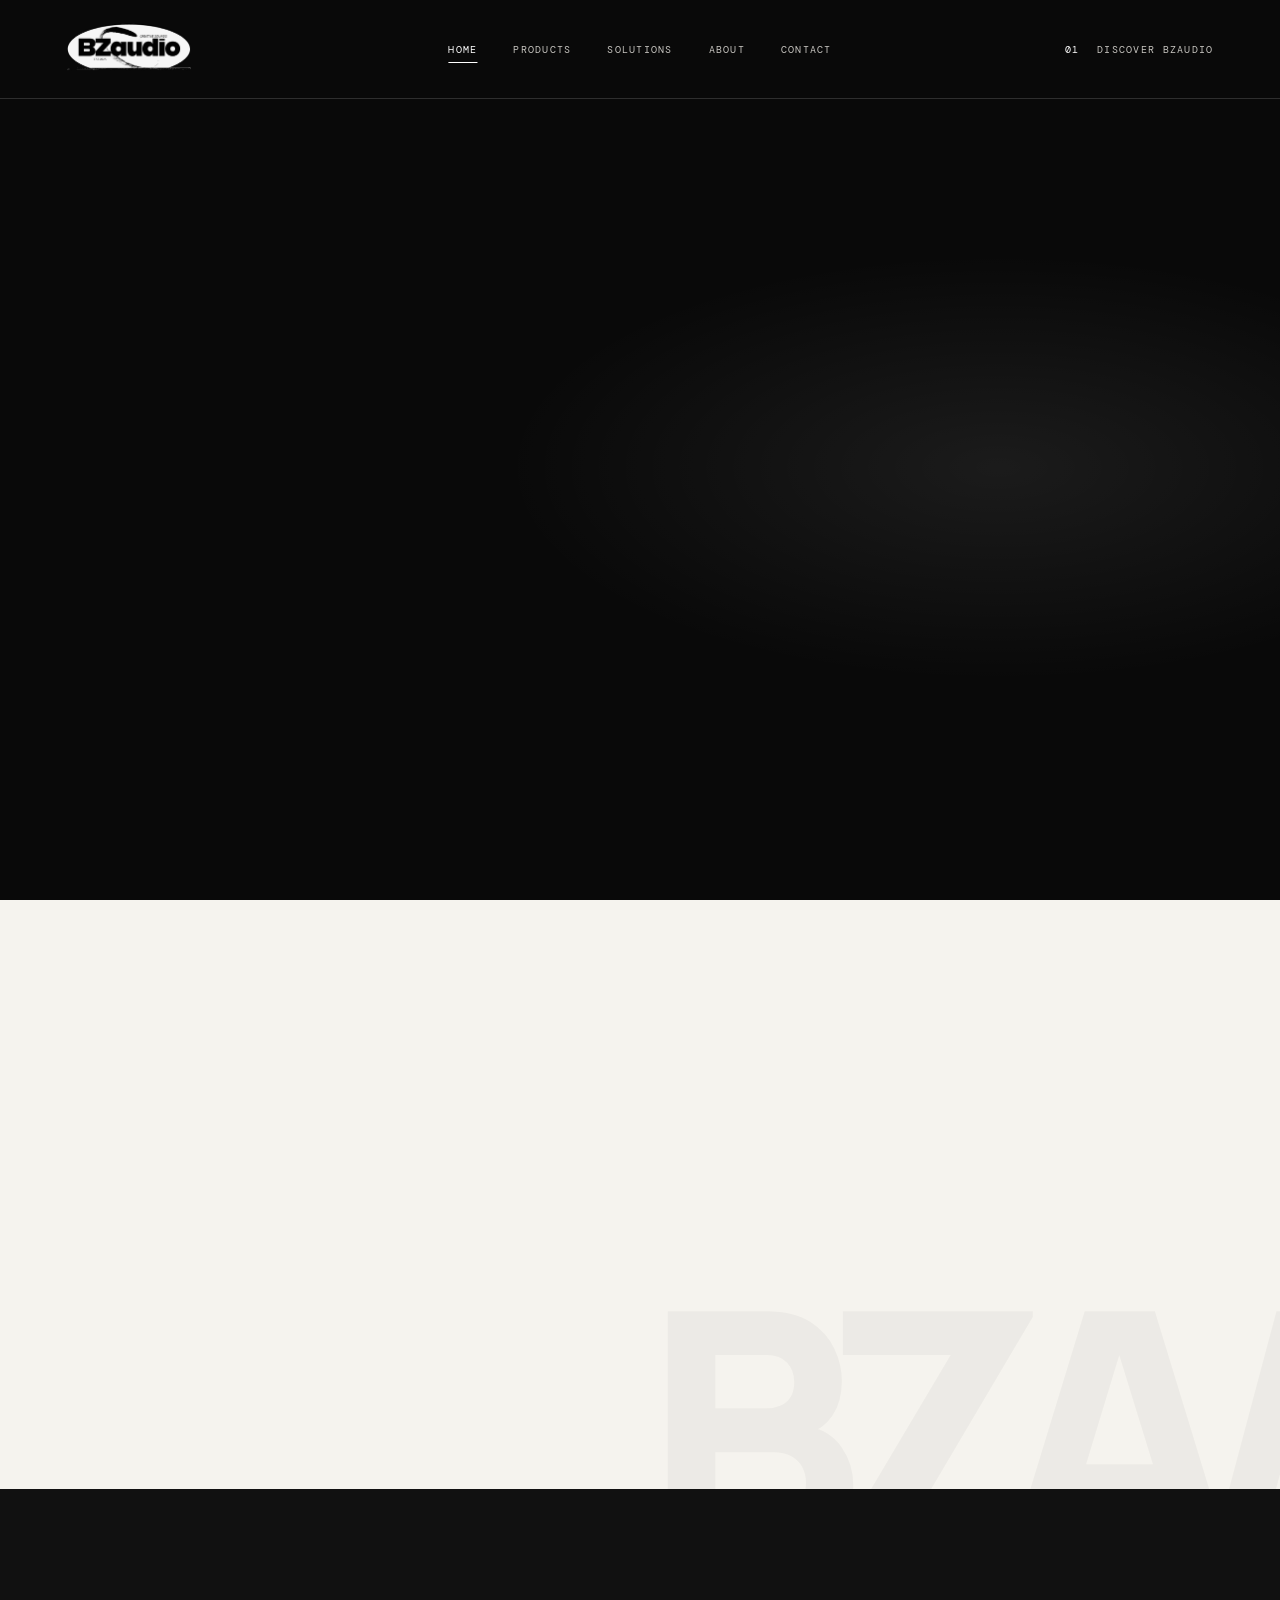
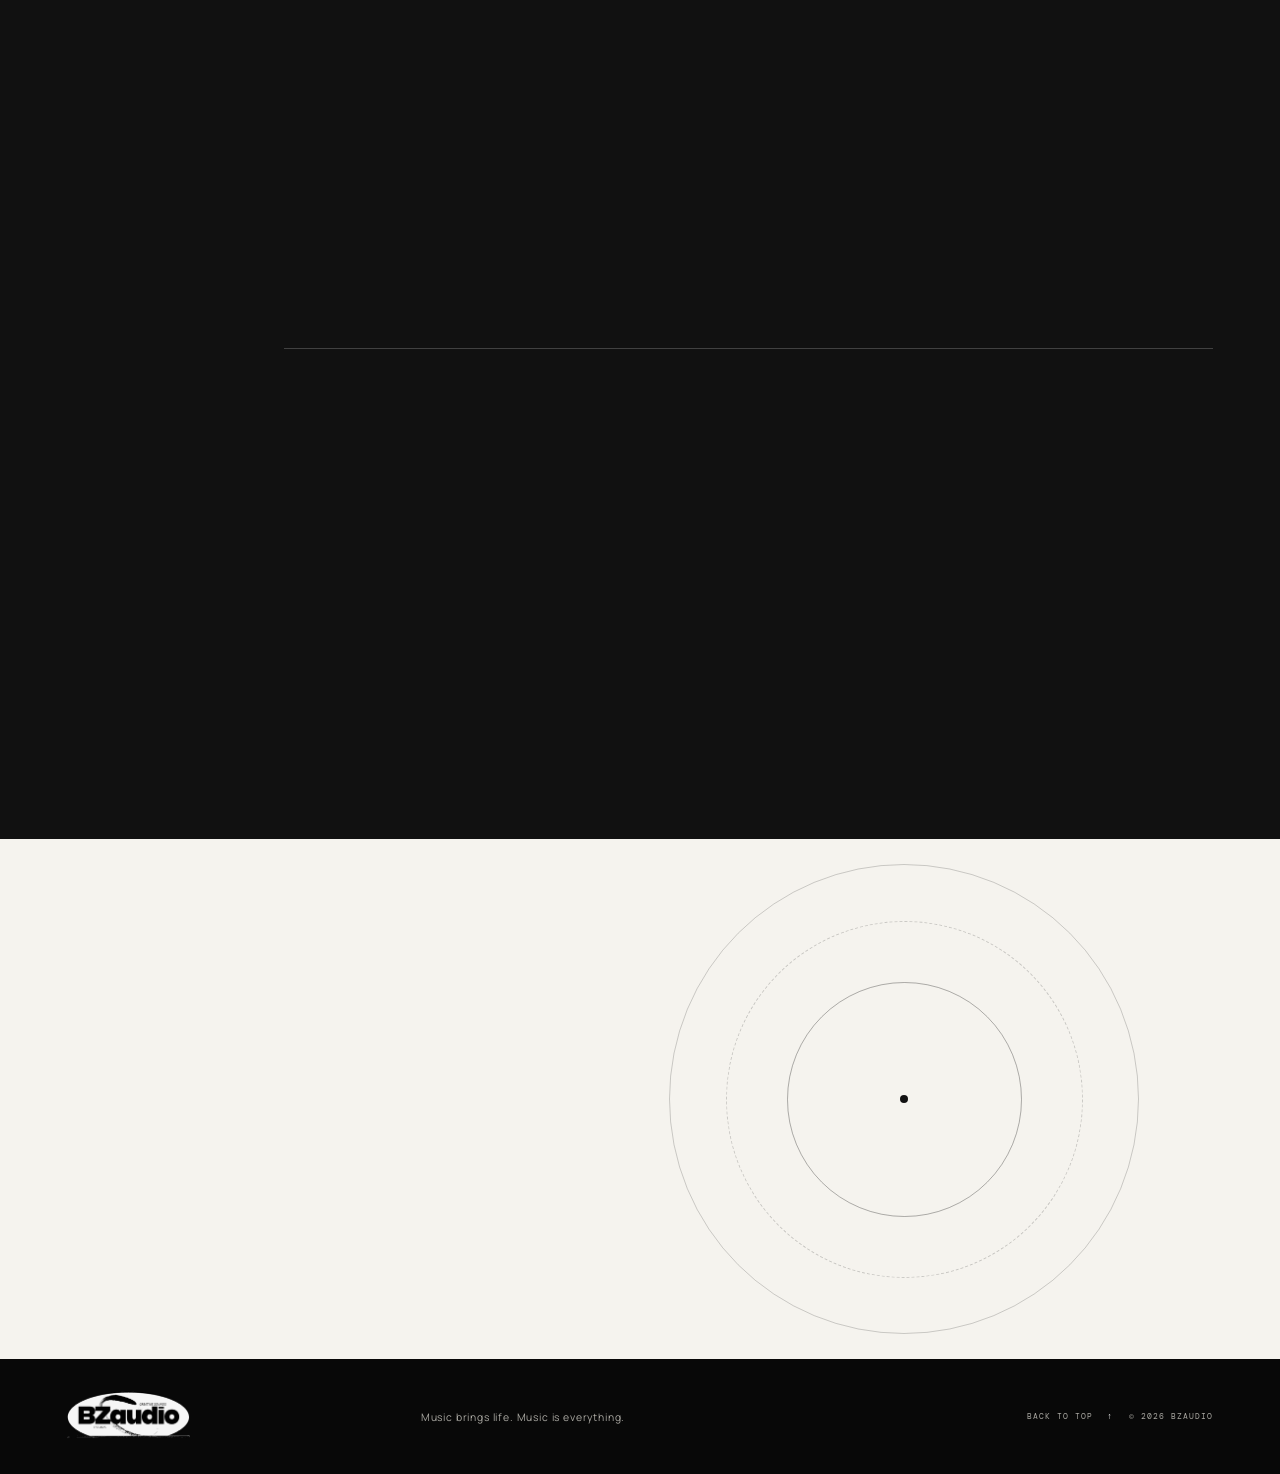
==== commit 260f18e0: "feat: create logo-led Music Brings Life homepage" ====
--- a/index.html
+++ b/index.html
@@ -34,41 +34,20 @@
   </header>
 
   <main id="main">
-    <section class="hero hero-v2 section-shell" aria-labelledby="hero-title">
-      <div class="hero-architecture-grid" aria-hidden="true"></div>
-      <div class="hero-meta" data-reveal>
-        <span class="eyebrow"><span class="status-dot"></span> A different way to think about audio</span>
-        <span class="hero-edition">PROFESSIONAL AUDIO / HUMAN FIRST</span>
+    <section class="hero hero-brand section-shell" aria-labelledby="hero-title">
+      <div class="hero-meta" data-reveal><span class="eyebrow"><span class="status-dot"></span> CREATIVE SOUNDS / EST. 2025</span><span class="hero-edition">PROFESSIONAL AUDIO / HUMAN FIRST</span></div>
+      <div class="hero-grid">
+        <div class="hero-copy" data-reveal><p class="hero-kicker">THE HEART OF EVERYTHING WE DO</p><h1 id="hero-title">Music<br>brings<br><em>life.</em></h1><div class="hero-bottomline"><p>Sound is more than a signal.<br>It's the feeling that brings people together.<br>That's what BZaudio is built around.</p><a class="round-link" href="#approach" aria-label="Discover the BZaudio approach"><span aria-hidden="true">↓</span></a></div></div>
+        <div class="hero-logo-stage" data-reveal><img src="assets/bzaudio-logo.png" alt="Official BZaudio Creative Sounds logo, established 2025"><span class="hero-logo-caption">CREATIVE SOUNDS / BZAUDIO</span></div>
       </div>
-      <div class="hero-grid">
-        <div class="hero-copy" data-reveal>
-          <p class="hero-kicker">BUILT AROUND THE FEELING OF SOUND</p>
-          <h1 id="hero-title">Built around<br>the <em>feeling</em><br>of sound.</h1>
-          <div class="hero-bottomline">
-            <p>The right sound changes a room.<br>The right system changes what is possible inside it.<br>BZaudio is here for all of it.</p>
-            <a class="round-link" href="#approach" aria-label="Discover the BZaudio approach"><span aria-hidden="true">↘</span></a>
-          </div>
-        </div>
-        <div class="hero-v2-art" aria-hidden="true" data-reveal>
-          <div class="hero-v2-frame frame-outer"></div>
-          <div class="hero-v2-frame frame-middle"></div>
-          <div class="hero-v2-frame frame-inner"></div>
-          <div class="hero-v2-mark"><i></i><i></i><i></i></div>
-          <div class="hero-v2-side-label">MUSIC IS MORE THAN WHAT WE HEAR.</div>
-          <span class="hero-v2-art-caption">SOUND / SPACE / CONNECTION</span>
-        </div>
-      </div>
-      <div class="hero-foot" data-reveal>
-        <span>PROFESSIONAL AUDIO / HUMAN FIRST</span>
-        <span class="hero-foot-right">01 / 03 <i></i> SOUND / SPACE / CONNECTION</span>
-      </div>
+      <div class="hero-foot" data-reveal><span>BUILT AROUND PEOPLE / POWERED BY SOUND</span><span class="hero-foot-right">01 / 05 <i></i> MUSIC BRINGS LIFE</span></div>
     </section>
 
     <section class="intro section-shell" id="approach" aria-labelledby="approach-title">
       <div class="section-label" data-reveal><span>01</span><span>OUR APPROACH</span></div>
       <div class="intro-content" data-reveal>
-        <p class="eyebrow">More than equipment.</p>
-        <h2 id="approach-title">Sound connects<br><em>everything.</em></h2>
+        <p class="eyebrow">CREATIVE SOUNDS. HUMAN FIRST.</p>
+        <h2 id="approach-title">Music connects<br><em>everything.</em></h2>
         <div class="intro-detail">
           <p>BZaudio exists for the moments that matter: the first note, the room coming alive, the performance that stays with you.</p>
           <p>We bring professional audio equipment, clear expertise, and thoughtful solutions together—so people can focus on what sound makes possible.</p>
@@ -105,7 +84,7 @@
     <section class="closing section-shell" aria-labelledby="closing-title">
       <div class="closing-orbit" aria-hidden="true"><span></span><span></span><span></span></div>
       <div class="closing-copy" data-reveal>
-        <p class="eyebrow">MUSIC IS EVERYTHING.</p>
+        <p class="eyebrow">THE BZAUDIO BELIEF</p>
         <h2 id="closing-title">Make room<br>for <em>what moves you.</em></h2>
       </div>
       <div class="closing-index" data-reveal><span>BZ / AUDIO</span><span>BUILT AROUND SOUND.</span></div>
--- a/styles.css
+++ b/styles.css
@@ -1,734 +1,17 @@
-:root {
-  color-scheme: dark;
-  --ink: #10120f;
-  --ink-soft: #181a16;
-  --paper: #eeeae2;
-  --muted: #aaa99f;
-  --line: rgba(238, 234, 225, .19);
-  --accent: #c7f36b;
-  --serif: Georgia, 'Times New Roman', serif;
-  --sans: 'Manrope', 'Helvetica Neue', sans-serif;
-  --mono: 'DM Mono', 'Courier New', monospace;
-  --page-gutter: clamp(1.25rem, 5.1vw, 5.5rem);
-  --ease-out: cubic-bezier(.2, .75, .25, 1);
-}
-* { box-sizing: border-box; }
-html { scroll-behavior: smooth; scroll-padding-top: 6rem; }
-body { margin: 0; background: var(--ink); color: var(--paper); font-family: var(--sans); -webkit-font-smoothing: antialiased; }
-a { color: inherit; text-decoration: none; }
-button { font: inherit; }
-::selection { background: var(--accent); color: var(--ink); }
-.skip-link { position: fixed; z-index: 100; top: 1rem; left: 1rem; padding: .8rem 1rem; background: var(--paper); color: var(--ink); transform: translateY(-160%); transition: transform .2s ease; }
-.skip-link:focus { transform: translateY(0); }
-:focus-visible { outline: 2px solid var(--accent); outline-offset: 5px; }
-.site-header { position: relative; z-index: 10; display: grid; grid-template-columns: 1fr auto 1fr; align-items: center; min-height: 5.7rem; padding: 0 var(--page-gutter); border-bottom: 1px solid var(--line); }
-.wordmark { display: inline-flex; align-items: center; gap: .7rem; width: max-content; }
-.wordmark-symbol { font-size: 1.7rem; font-weight: 800; letter-spacing: -.12em; }
-.wordmark-symbol span, .footer-wordmark span { color: var(--accent); }
-.wordmark-name { padding-left: .7rem; border-left: 1px solid var(--line); font: .58rem var(--mono); letter-spacing: .25em; }
-.primary-navigation { display: flex; align-items: center; gap: clamp(1.3rem, 3vw, 3rem); }
-.primary-navigation a, .header-index { color: var(--muted); font: .62rem var(--mono); letter-spacing: .12em; text-transform: uppercase; transition: color .25s ease; }
-.primary-navigation a:hover, .primary-navigation a[aria-current="page"], .header-index:hover { color: var(--paper); }
-.header-index { justify-self: end; }
-.header-index span { margin-right: .65rem; color: var(--accent); }
-.menu-toggle { display: none; }
-.section-shell { padding-right: var(--page-gutter); padding-left: var(--page-gutter); }
-.hero { position: relative; min-height: min(850px, calc(100svh - 5.7rem)); padding-top: clamp(2.2rem, 4vw, 4rem); padding-bottom: 1.6rem; overflow: hidden; }
-.hero::before { position: absolute; top: 11%; left: 48%; width: 1px; height: 72%; background: linear-gradient(transparent, var(--line), transparent); content: ''; }
-.hero-meta, .hero-foot { display: flex; justify-content: space-between; align-items: center; color: var(--muted); font: .57rem var(--mono); letter-spacing: .13em; text-transform: uppercase; }
-.eyebrow { margin: 0; color: var(--accent); font: .61rem var(--mono); letter-spacing: .17em; text-transform: uppercase; }
-.status-dot { display: inline-block; width: .4rem; height: .4rem; margin-right: .65rem; border-radius: 50%; background: var(--accent); box-shadow: 0 0 14px rgba(199, 243, 107,.55); animation: signal-pulse 2.8s ease-in-out infinite; }
-.hero-edition { opacity: .62; }
-.hero-grid { display: grid; grid-template-columns: minmax(0, 1.04fr) minmax(330px, .96fr); align-items: center; min-height: 630px; max-width: 1600px; margin: 0 auto; }
-.hero-copy { position: relative; z-index: 2; padding-top: 2rem; }
-.hero-kicker { margin: 0 0 1.35rem .35rem; color: var(--muted); font-size: clamp(.8rem, 1vw, .95rem); letter-spacing: .04em; }
-.hero h1 { margin: 0; font-size: clamp(5.2rem, 12.4vw, 12.7rem); font-weight: 800; letter-spacing: -.105em; line-height: .76; }
-.hero-word-outline { color: transparent; -webkit-text-stroke: 1px rgba(238,234,225,.72); }
-.hero-period { color: var(--accent); }
-.hero-bottomline { display: flex; align-items: end; justify-content: space-between; max-width: 430px; margin: 2.7rem 0 0 .4rem; }
-.hero-bottomline p { margin: 0; color: var(--muted); font-size: .78rem; line-height: 1.8; }
-.round-link { display: grid; width: 3.2rem; height: 3.2rem; place-items: center; border: 1px solid rgba(238,234,225,.35); border-radius: 50%; color: var(--accent); font-size: 1.35rem; transition: color .3s ease, background .3s ease, transform .3s ease; }
-.round-link:hover { transform: translate(3px, 3px); background: var(--accent); color: var(--ink); }
-.hero-art { position: relative; width: 100%; max-width: 610px; justify-self: end; margin: -1rem -2.5rem 0 0; }
-.hero-art::after { position: absolute; top: 16%; left: 9%; width: 68%; height: 1px; background: linear-gradient(90deg, transparent, rgba(199, 243, 107,.65), transparent); content: ''; transform: rotate(-12deg); transform-origin: left; animation: beam-sweep 7s var(--ease-out) infinite; }
-.sound-object { display: block; width: 100%; height: auto; overflow: visible; filter: drop-shadow(18px 28px 28px rgba(0,0,0,.22)); animation: object-float 8s ease-in-out infinite; }
-.art-coordinate { position: absolute; z-index: 1; color: var(--muted); font: .52rem var(--mono); letter-spacing: .16em; }
-.coordinate-top { top: 5%; right: 2%; }
-.coordinate-bottom { right: 5%; bottom: 3%; }
-.coordinate-bottom span { margin-left: 1rem; color: var(--accent); }
-.art-vertical-label { position: absolute; top: 39%; right: -2.4rem; color: var(--muted); font: .5rem var(--mono); letter-spacing: .18em; writing-mode: vertical-rl; }
-.hero-foot { padding-top: 1.25rem; border-top: 1px solid var(--line); }
-.hero-foot-right { display: flex; align-items: center; gap: .8rem; }
-.hero-foot-right i { display: inline-block; width: 3rem; height: 1px; background: var(--accent); }
-.intro { position: relative; display: grid; grid-template-columns: .7fr 1.3fr; min-height: 620px; padding-top: clamp(6rem, 12vw, 11rem); padding-bottom: clamp(6rem, 12vw, 11rem); overflow: hidden; background: var(--paper); color: var(--ink); }
-.section-label { display: flex; gap: 1.4rem; color: #77776f; font: .58rem var(--mono); letter-spacing: .15em; }
-.intro .section-label { color: #62625b; }
-.intro .section-label span:first-child, .intro .eyebrow { color: #79542f; }
-.section-label span:first-child { color: #a77d52; }
-.intro-content { position: relative; z-index: 1; max-width: 850px; }
-.intro-content h2, .principles-heading h2, .closing h2 { margin: 1.5rem 0 0; font-size: clamp(3.3rem, 7vw, 7rem); font-weight: 700; letter-spacing: -.085em; line-height: .98; }
-.intro-content h2 em, .closing h2 em { color: #a77d52; font-family: var(--serif); font-weight: 400; }
-.intro-detail { display: grid; grid-template-columns: 1fr 1fr; gap: 2rem; max-width: 690px; margin: 3rem 0 0 auto; }
-.intro-detail p { margin: 0; color: #5d5e58; font-size: .83rem; line-height: 1.9; }
-.intro-mark { position: absolute; right: -1rem; bottom: -6.5rem; color: rgba(21,22,20,.035); font-size: clamp(13rem, 27vw, 28rem); font-weight: 800; letter-spacing: -.14em; line-height: 1; }
-.intro-mark span { color: rgba(167,125,82,.14); }
-.principles { padding-top: clamp(6rem, 10vw, 9rem); padding-bottom: clamp(6rem, 10vw, 9rem); }
-.principles-heading { max-width: 850px; margin: 4.8rem 0 5rem 19%; }
-.principles-heading h2 { font-size: clamp(3.2rem, 6.6vw, 6.5rem); }
-.principles-heading h2 span { color: #85857b; }
-.principle-list { margin-left: 19%; border-top: 1px solid var(--line); }
-.principle-row { display: grid; grid-template-columns: .35fr 1.2fr 1.15fr 2rem; gap: 1.5rem; align-items: center; min-height: 125px; border-bottom: 1px solid var(--line); }
-.principle-number { align-self: start; padding-top: 2.15rem; color: var(--accent); font: .58rem var(--mono); }
-.principle-row h3 { margin: 0; font-size: clamp(1rem, 1.7vw, 1.55rem); font-weight: 600; letter-spacing: -.045em; }
-.principle-row p { max-width: 360px; margin: 0; color: var(--muted); font-size: .72rem; line-height: 1.8; }
-.principle-mark { display: grid; width: 1.65rem; height: 1.65rem; place-items: center; border: 1px solid rgba(199, 243, 107,.55); border-radius: 50%; color: var(--accent); font: .9rem var(--mono); transition: color .3s ease, background .3s ease, transform .3s ease; }
-.principle-row:hover .principle-mark { transform: rotate(90deg); background: var(--accent); color: var(--ink); }
-.closing { position: relative; display: flex; min-height: 570px; align-items: center; justify-content: space-between; overflow: hidden; background: var(--ink-soft); }
-.closing-copy { position: relative; z-index: 1; padding: 7rem 0; }
-.closing h2 { font-size: clamp(3.5rem, 7.5vw, 7.2rem); }
-.closing-orbit { position: absolute; top: 50%; right: 11%; width: min(38vw, 470px); aspect-ratio: 1; transform: translateY(-50%); }
-.closing-orbit span { position: absolute; inset: 0; border: 1px dashed rgba(238,234,225,.2); border-radius: 50%; animation: orbit-turn 42s linear infinite; }
-.closing-orbit span:nth-child(2) { inset: 12%; border-color: rgba(199, 243, 107,.35); animation-duration: 28s; animation-direction: reverse; }
-.closing-orbit span:nth-child(3) { inset: 25%; border-color: rgba(238,234,225,.2); animation-duration: 19s; }
-.closing-orbit::after { position: absolute; top: 50%; left: 50%; width: 8px; height: 8px; border-radius: 50%; background: var(--accent); box-shadow: 0 0 35px 8px rgba(199, 243, 107,.28); content: ''; transform: translate(-50%, -50%); }
-.closing-index { position: absolute; right: var(--page-gutter); bottom: 2.3rem; display: flex; gap: 2rem; color: var(--muted); font: .53rem var(--mono); letter-spacing: .15em; }
-.site-footer { display: grid; grid-template-columns: 1fr 1fr 1fr auto; align-items: center; gap: 1rem; min-height: 100px; padding: 1.5rem var(--page-gutter); }
-.footer-wordmark { font-size: 1rem; font-weight: 800; letter-spacing: -.08em; }
-.site-footer p { margin: 0; color: var(--muted); font-size: .65rem; }
-.back-to-top, .footer-copyright { color: var(--muted); font: .53rem var(--mono); letter-spacing: .12em; }
-.back-to-top { justify-self: end; }
-.back-to-top span { margin-left: .5rem; color: var(--accent); }
-.footer-copyright { justify-self: end; }
-@keyframes signal-pulse { 0%, 100% { box-shadow: 0 0 8px rgba(199, 243, 107,.25); } 50% { box-shadow: 0 0 20px rgba(199, 243, 107,.8); } }
-@keyframes object-float { 0%, 100% { transform: translateY(0); } 50% { transform: translateY(-10px); } }
-@keyframes beam-sweep { 0%, 100% { opacity: 0; transform: translateX(-12%) rotate(-12deg); } 35%, 65% { opacity: .8; } 50% { transform: translateX(12%) rotate(-12deg); } }
-@keyframes orbit-turn { to { transform: rotate(360deg); } }
-.js [data-reveal] { opacity: 0; transform: translateY(24px); transition: opacity .85s var(--ease-out), transform .85s var(--ease-out); }
-.js [data-reveal].is-visible { opacity: 1; transform: translateY(0); }
-.hero-art[data-reveal] { transition-delay: .12s; }
-.principle-row[data-reveal]:nth-child(2) { transition-delay: .08s; }
-.principle-row[data-reveal]:nth-child(3) { transition-delay: .16s; }
-@media (max-width: 980px) {
-  .site-header { grid-template-columns: 1fr auto; }
-  .primary-navigation { position: absolute; top: calc(100% + 1px); right: 0; left: 0; display: none; align-items: stretch; gap: 0; padding: .7rem var(--page-gutter) 1.2rem; border-bottom: 1px solid var(--line); background: var(--ink); }
-  .primary-navigation.is-open { display: flex; flex-direction: column; }
-  .primary-navigation a { padding: 1rem 0; border-bottom: 1px solid var(--line); }
-  .header-index { display: none; }
-  .menu-toggle { display: flex; align-items: center; gap: 1rem; padding: .7rem 0 .7rem .7rem; border: 0; background: none; color: var(--paper); cursor: pointer; }
-  .menu-toggle-label { color: var(--muted); font: .6rem var(--mono); letter-spacing: .14em; text-transform: uppercase; }
-  .menu-toggle-icon { display: grid; gap: 5px; width: 20px; }
-  .menu-toggle-icon i { display: block; height: 1px; background: var(--paper); transition: transform .25s ease; }
-  .menu-toggle[aria-expanded="true"] .menu-toggle-icon i:first-child { transform: translateY(3px) rotate(45deg); }
-  .menu-toggle[aria-expanded="true"] .menu-toggle-icon i:last-child { transform: translateY(-3px) rotate(-45deg); }
-  .hero-grid { grid-template-columns: 1fr .85fr; min-height: 580px; }
-  .hero-art { margin-right: -2rem; }
-  .hero h1 { font-size: clamp(5rem, 13vw, 8.7rem); }
-  .principles-heading, .principle-list { margin-left: 10%; }
-}
-@media (max-width: 680px) {
-  :root { --page-gutter: 1.25rem; }
-  .site-header { min-height: 4.8rem; }
-  .hero { min-height: auto; padding-top: 2rem; }
-  .hero-meta { align-items: flex-start; gap: 1rem; font-size: .48rem; }
-  .hero-edition { max-width: 95px; text-align: right; line-height: 1.6; }
-  .hero-grid { grid-template-columns: 1fr; min-height: auto; }
-  .hero-copy { padding-top: 4.4rem; }
-  .hero h1 { font-size: clamp(5.2rem, 19vw, 8.5rem); }
-  .hero-bottomline { max-width: 100%; margin-top: 2rem; }
-  .hero-art { width: min(100%, 430px); margin: -1.5rem auto -1rem; }
-  .art-vertical-label { right: -.7rem; }
-  .hero-foot { margin-top: .5rem; font-size: .48rem; }
-  .hero-foot-right { gap: .4rem; }
-  .hero-foot-right i { width: 1.5rem; }
-  .intro { grid-template-columns: 1fr; min-height: auto; padding-top: 5rem; padding-bottom: 6rem; }
-  .intro-content { margin-top: 4.5rem; }
-  .intro-content h2, .principles-heading h2, .closing h2 { font-size: clamp(3.3rem, 14vw, 5rem); }
-  .intro-detail { grid-template-columns: 1fr; gap: 1rem; margin-top: 2rem; }
-  .intro-mark { right: -1rem; bottom: -2rem; font-size: 12rem; }
-  .principles { padding-top: 5rem; padding-bottom: 5rem; }
-  .principles-heading { margin: 4rem 0 3rem; }
-  .principle-list { margin-left: 0; }
-  .principle-row { grid-template-columns: 2rem 1fr 1.5rem; gap: .7rem; padding: 1.4rem 0; }
-  .principle-number { padding-top: .25rem; }
-  .principle-row h3 { font-size: 1rem; }
-  .principle-row p { grid-column: 2 / 3; grid-row: 2; font-size: .68rem; }
-  .principle-mark { grid-column: 3; grid-row: 1; }
-  .closing { min-height: 500px; align-items: flex-start; }
-  .closing-copy { padding: 6rem 0; }
-  .closing-orbit { top: 60%; right: -10%; width: 75vw; opacity: .7; }
-  .closing-index { right: var(--page-gutter); left: var(--page-gutter); justify-content: space-between; gap: .5rem; font-size: .46rem; }
-  .site-footer { grid-template-columns: 1fr 1fr; row-gap: 1.4rem; padding-top: 1.7rem; padding-bottom: 1.7rem; }
-  .site-footer p { grid-column: 1 / -1; grid-row: 2; }
-  .back-to-top { justify-self: end; }
-  .footer-copyright { justify-self: start; grid-column: 1 / -1; }
-}
-@media (prefers-reduced-motion: reduce) {
-  html { scroll-behavior: auto; }
-  *, *::before, *::after { scroll-behavior: auto !important; animation-duration: .01ms !important; animation-iteration-count: 1 !important; transition-duration: .01ms !important; }
-  .js [data-reveal] { opacity: 1; transform: none; }
-}
-/* Shared secondary-page system: architectural grid, copper signal, editorial hierarchy. */
-.primary-navigation a[aria-current="page"] { color: var(--paper); }
-.subpage-hero {
-  position: relative;
-  min-height: min(760px, calc(100svh - 5.7rem));
-  display: flex;
-  flex-direction: column;
-  justify-content: space-between;
-  padding-top: clamp(3rem, 6vw, 6rem);
-  padding-bottom: 1.5rem;
-  overflow: hidden;
-  isolation: isolate;
-}
-.subpage-hero::before {
-  position: absolute;
-  z-index: -1;
-  top: 8%;
-  right: 7%;
-  width: min(42vw, 590px);
-  aspect-ratio: 1;
-  border: 1px solid rgba(238,234,225,.12);
-  border-radius: 50%;
-  box-shadow: 0 0 0 4vw rgba(238,234,225,.018), 0 0 0 8vw rgba(238,234,225,.014), 0 0 0 12vw rgba(238,234,225,.01);
-  content: "";
-}
-.subpage-meta, .subpage-foot {
-  display: flex;
-  align-items: center;
-  justify-content: space-between;
-  gap: 1.5rem;
-  color: var(--muted);
-  font: .55rem var(--mono);
-  letter-spacing: .14em;
-  text-transform: uppercase;
-}
-.subpage-heading {
-  display: grid;
-  grid-template-columns: 1.35fr .65fr;
-  align-items: end;
-  gap: 4vw;
-  max-width: 1500px;
-  width: 100%;
-  margin: auto;
-  padding: 5rem 0;
-}
-.subpage-heading h1, .contact-heading h1 {
-  margin: 0;
-  font-size: clamp(4.8rem, 11.2vw, 11rem);
-  font-weight: 800;
-  letter-spacing: -.105em;
-  line-height: .78;
-}
-.subpage-heading h1 em, .contact-heading h1 em { color: var(--accent); font-family: var(--serif); font-weight: 400; }
-.outline-heading { color: transparent; -webkit-text-stroke: 1px rgba(238,234,225,.7); }
-.subpage-heading > p, .contact-heading > p {
-  max-width: 25rem;
-  margin: 0 0 .4rem;
-  color: var(--muted);
-  font-size: .88rem;
-  line-height: 1.9;
-}
-.subpage-foot { padding-top: 1.3rem; border-top: 1px solid var(--line); }
-.catalog, .solutions { padding-top: clamp(5rem, 9vw, 8rem); padding-bottom: clamp(5rem, 9vw, 8rem); background: var(--paper); color: var(--ink); }
-.catalog .section-label, .solutions .section-label { color: #62625b; }
-.catalog .section-label span:first-child, .solutions .section-label span:first-child { color: #79542f; }
-.catalog-list, .solution-list { margin-top: 3.2rem; border-top: 1px solid rgba(21,22,20,.28); }
-.catalog-row, .solution-item {
-  display: grid;
-  grid-template-columns: 3.5rem minmax(0,1fr) auto;
-  align-items: center;
-  gap: 1.5rem;
-  min-height: 8rem;
-  padding: 1.4rem 0;
-  border-bottom: 1px solid rgba(21,22,20,.18);
-  transition: padding .35s var(--ease-out), background .35s ease;
-}
-.catalog-row:hover, .solution-item:hover { padding-right: 1rem; padding-left: 1rem; background: rgba(21,22,20,.035); }
-.catalog-number { color: #79542f; font: .58rem var(--mono); letter-spacing: .14em; }
-.catalog-row h2, .solution-item h2 { margin: 0 0 .55rem; font-size: clamp(1.4rem, 2.8vw, 2.5rem); font-weight: 650; letter-spacing: -.06em; }
-.catalog-row p, .solution-item p { max-width: 35rem; margin: 0; color: #62625b; font-size: .8rem; line-height: 1.8; }
-.catalog-mark, .solution-item > a { color: #79542f; font-size: 1.25rem; transition: transform .25s ease; }
-.catalog-row:hover .catalog-mark, .solution-item:hover > a { transform: translate(4px,-4px); }
-.catalog-disclaimer { max-width: 44rem; margin: 3rem 0 0 auto; color: #62625b; font-size: .78rem; line-height: 1.9; }
-.subpage-cta { position: relative; min-height: 480px; padding-top: 6rem; padding-bottom: 6rem; overflow: hidden; background: var(--ink-soft); }
-.subpage-cta::after { position: absolute; right: -4rem; bottom: -15rem; width: min(48vw, 560px); aspect-ratio: 1; border: 1px solid rgba(199, 243, 107,.3); border-radius: 50%; box-shadow: 0 0 0 4vw rgba(199, 243, 107,.035), 0 0 0 8vw rgba(199, 243, 107,.025); content: ""; }
-.subpage-cta h2 { position: relative; z-index: 1; margin: 2rem 0 1.5rem; font-size: clamp(3.5rem, 8vw, 7.5rem); font-weight: 750; letter-spacing: -.09em; line-height: .88; }
-.subpage-cta h2 em { color: var(--accent); }
-.cta-link { position: relative; z-index: 1; display: inline-flex; align-items: center; gap: 1.3rem; margin-top: 1.2rem; padding-bottom: .7rem; border-bottom: 1px solid rgba(238,234,225,.4); font: .62rem var(--mono); letter-spacing: .13em; text-transform: uppercase; }
-.cta-link span { color: var(--accent); font-size: 1rem; transition: transform .25s ease; }
-.cta-link:hover span { transform: translate(4px,-4px); }
-.cta-description { position: relative; z-index: 1; max-width: 30rem; color: var(--muted); font-size: .8rem; line-height: 1.9; }
-.about-belief { display: grid; grid-template-columns: .65fr 1.35fr; gap: 4vw; padding-top: clamp(5rem, 10vw, 9rem); padding-bottom: clamp(5rem, 10vw, 9rem); background: var(--paper); color: var(--ink); }
-.about-belief .section-label { color: #62625b; }
-.about-belief .section-label span:first-child { color: #79542f; }
-.about-belief-copy h2 { margin: 0 0 2rem; font-size: clamp(3.7rem, 8vw, 8rem); font-weight: 800; letter-spacing: -.09em; line-height: .84; }
-.about-belief-copy h2 em { color: #a77d52; }
-.about-belief-copy p { max-width: 38rem; margin: 0 0 0 auto; color: #5d5e58; font-size: .88rem; line-height: 1.95; }
-.about-standards { padding-top: clamp(5rem, 9vw, 8rem); padding-bottom: clamp(5rem, 9vw, 8rem); }
-.about-standards-heading { margin: 4rem 0 3rem 19%; }
-.about-standards-heading h2 { margin: 1.4rem 0 0; font-size: clamp(3.2rem, 7vw, 6.8rem); font-weight: 800; letter-spacing: -.09em; line-height: .86; }
-.about-standards-heading h2 em { color: var(--accent); }
-.standard-grid { display: grid; grid-template-columns: repeat(2,minmax(0,1fr)); margin-left: 19%; border-top: 1px solid var(--line); border-left: 1px solid var(--line); }
-.standard-grid article { min-height: 13rem; padding: 1.8rem; border-right: 1px solid var(--line); border-bottom: 1px solid var(--line); }
-.standard-grid article > span { color: var(--accent); font: .54rem var(--mono); letter-spacing: .14em; }
-.standard-grid h3 { margin: 2rem 0 .65rem; font-size: 1.35rem; letter-spacing: -.045em; }
-.standard-grid p { max-width: 25rem; margin: 0; color: var(--muted); font-size: .74rem; line-height: 1.8; }
-.contact-hero { min-height: calc(100svh - 5.7rem); padding-top: clamp(3rem, 6vw, 6rem); padding-bottom: 4rem; }
-.contact-heading { display: grid; grid-template-columns: 1.3fr .7fr; align-items: end; gap: 4vw; padding: clamp(5rem, 12vw, 10rem) 0; }
-.contact-heading h1 { font-size: clamp(4.8rem, 10.7vw, 10.5rem); }
-.contact-panel { display: grid; grid-template-columns: .65fr 1.1fr .8fr; align-items: start; gap: 2rem; padding: 2rem 0; border-top: 1px solid var(--line-strong); border-bottom: 1px solid var(--line); }
-.contact-panel-index, .contact-panel-status { color: var(--accent); font: .53rem var(--mono); letter-spacing: .14em; }
-.contact-panel h2 { margin: 0 0 .7rem; font-size: clamp(1.4rem, 2.5vw, 2.2rem); letter-spacing: -.055em; }
-.contact-panel p { max-width: 28rem; margin: 0; color: var(--muted); font-size: .78rem; line-height: 1.9; }
-.contact-panel-status { justify-self: end; text-align: right; }
-@media (max-width: 980px) {
-  .subpage-heading { grid-template-columns: 1fr; gap: 2.5rem; padding: 4rem 0; }
-  .subpage-heading > p { margin-left: auto; }
-  .about-belief { grid-template-columns: 1fr; gap: 3rem; }
-  .about-standards-heading, .standard-grid { margin-left: 8%; }
-  .contact-heading { grid-template-columns: 1fr; gap: 2.5rem; }
-  .contact-heading > p { margin-left: auto; }
-}
-@media (max-width: 680px) {
-  .subpage-hero { min-height: min(780px, calc(100svh - 4.8rem)); padding-top: 2.5rem; }
-  .subpage-meta, .subpage-foot { font-size: .46rem; }
-  .subpage-meta > span:last-child { max-width: 110px; text-align: right; }
-  .subpage-heading { padding: 4rem 0; }
-  .subpage-heading h1 { font-size: clamp(4.1rem, 18vw, 6.5rem); }
-  .subpage-heading > p { margin-left: 0; font-size: .8rem; }
-  .catalog, .solutions { padding-top: 5rem; padding-bottom: 5rem; }
-  .catalog-list, .solution-list { margin-top: 2.3rem; }
-  .catalog-row, .solution-item { grid-template-columns: 2rem minmax(0,1fr) 1rem; gap: .7rem; min-height: 0; padding: 1.35rem 0; }
-  .catalog-row h2, .solution-item h2 { font-size: 1.25rem; }
-  .catalog-row p, .solution-item p { font-size: .7rem; }
-  .catalog-disclaimer { margin-top: 2.2rem; font-size: .72rem; }
-  .subpage-cta { min-height: 420px; padding-top: 5rem; padding-bottom: 5rem; }
-  .subpage-cta h2 { font-size: clamp(3.5rem, 15vw, 5.3rem); }
-  .about-belief { padding-top: 5rem; padding-bottom: 5rem; }
-  .about-belief-copy h2 { font-size: clamp(3.5rem, 15vw, 5.5rem); }
-  .about-belief-copy p { font-size: .8rem; }
-  .about-standards { padding-top: 5rem; padding-bottom: 5rem; }
-  .about-standards-heading { margin: 3.5rem 0 2.5rem; }
-  .about-standards-heading h2 { font-size: clamp(3rem, 13vw, 4.8rem); }
-  .standard-grid { grid-template-columns: 1fr; margin-left: 0; }
-  .standard-grid article { min-height: 0; padding: 1.5rem; }
-  .standard-grid h3 { margin-top: 1.3rem; }
-  .contact-hero { min-height: calc(100svh - 4.8rem); padding-top: 2.5rem; }
-  .contact-heading { padding: 5rem 0; }
-  .contact-heading h1 { font-size: clamp(3.9rem, 17vw, 6rem); }
-  .contact-heading > p { margin-left: 0; font-size: .8rem; }
-  .contact-panel { grid-template-columns: 1fr; gap: 1.2rem; }
-  .contact-panel-status { justify-self: start; text-align: left; }
-}
-
-
-/* Architectural correction: make the page feel spatial, measured, and in motion. */
-.hero {
-  background-image:
-    linear-gradient(rgba(238,234,225,.035) 1px, transparent 1px),
-    linear-gradient(90deg, rgba(238,234,225,.035) 1px, transparent 1px);
-  background-size: 72px 72px;
-  background-position: center top;
-}
-.hero-architecture-grid {
-  position: absolute;
-  z-index: 0;
-  inset: 0;
-  overflow: hidden;
-  pointer-events: none;
-  opacity: .55;
-  background:
-    linear-gradient(90deg, transparent 0 47.9%, rgba(199, 243, 107,.24) 48%, transparent 48.1%),
-    linear-gradient(0deg, transparent 0 73%, rgba(238,234,225,.12) 73.1%, transparent 73.2%);
-  mask-image: linear-gradient(90deg, transparent, #000 20%, #000 82%, transparent);
-  animation: architectural-drift 28s linear infinite;
-}
-.hero-architecture-grid::before,
-.hero-architecture-grid::after {
-  position: absolute;
-  content: "";
-  pointer-events: none;
-}
-.hero-architecture-grid::before {
-  top: 8%;
-  right: 8%;
-  width: min(44vw, 620px);
-  height: 72%;
-  border: 1px solid rgba(238,234,225,.15);
-  transform: skewY(-12deg);
-  transform-origin: top right;
-}
-.hero-architecture-grid::after {
-  top: -20%;
-  left: 0;
-  width: 100%;
-  height: 1px;
-  background: linear-gradient(90deg, transparent, rgba(199, 243, 107,.65), transparent);
-  animation: scanline-pass 9s ease-in-out infinite;
-}
-.hero-meta, .hero-grid, .hero-foot { position: relative; z-index: 1; }
-.hero-art { isolation: isolate; perspective: 1100px; }
-.hero-art::before {
-  position: absolute;
-  z-index: -1;
-  inset: 7% 4% 8% 10%;
-  border: 1px solid rgba(238,234,225,.24);
-  background:
-    linear-gradient(90deg, transparent 49.8%, rgba(238,234,225,.12) 50%, transparent 50.2%),
-    linear-gradient(0deg, transparent 49.8%, rgba(238,234,225,.1) 50%, transparent 50.2%);
-  box-shadow: 24px 24px 0 -23px rgba(199, 243, 107,.8), 48px 48px 0 -47px rgba(238,234,225,.45);
-  transform: perspective(1100px) rotateY(-10deg) rotateX(3deg);
-  transform-origin: center;
-  content: "";
-  animation: structural-draw 1.8s var(--ease-out) both;
-}
-.hero-art::after { height: 1px; box-shadow: 0 0 18px rgba(199, 243, 107,.35); }
-.sound-object { transform-origin: 50% 50%; animation: object-float 7s ease-in-out infinite; }
-.hero h1 { text-shadow: 0 18px 70px rgba(0,0,0,.22); }
-.intro { background-image: linear-gradient(90deg, transparent 0 18.9%, rgba(21,22,20,.075) 19%, transparent 19.1%); }
-.intro::before {
-  position: absolute;
-  top: 10%;
-  right: 8%;
-  width: 34%;
-  height: 78%;
-  border: 1px solid rgba(21,22,20,.09);
-  content: "";
-  pointer-events: none;
-}
-.subpage-hero {
-  background-image:
-    linear-gradient(rgba(238,234,225,.025) 1px, transparent 1px),
-    linear-gradient(90deg, rgba(238,234,225,.025) 1px, transparent 1px);
-  background-size: 64px 64px;
-}
-.subpage-hero::before {
-  top: 12%;
-  right: var(--page-gutter);
-  width: min(46vw, 650px);
-  height: min(62vh, 620px);
-  aspect-ratio: auto;
-  border-radius: 0;
-  background:
-    linear-gradient(90deg, transparent 49.8%, rgba(199, 243, 107,.2) 50%, transparent 50.2%),
-    linear-gradient(0deg, transparent 49.8%, rgba(238,234,225,.13) 50%, transparent 50.2%),
-    repeating-linear-gradient(0deg, transparent 0 39px, rgba(238,234,225,.07) 40px),
-    repeating-linear-gradient(90deg, transparent 0 39px, rgba(238,234,225,.07) 40px);
-  box-shadow: 22px 22px 0 -21px rgba(199, 243, 107,.65), 44px 44px 0 -43px rgba(238,234,225,.28);
-  transform: perspective(1000px) rotateY(-17deg) rotateX(5deg);
-  transform-origin: right center;
-  animation: structural-draw 1.6s var(--ease-out) both;
-}
-.subpage-hero::after {
-  position: absolute;
-  top: 8%;
-  bottom: 8%;
-  right: calc(var(--page-gutter) + min(23vw, 325px));
-  width: 1px;
-  background: linear-gradient(transparent, rgba(199, 243, 107,.5), transparent);
-  content: "";
-  pointer-events: none;
-}
-.catalog, .solutions {
-  background-image:
-    linear-gradient(rgba(21,22,20,.035) 1px, transparent 1px),
-    linear-gradient(90deg, rgba(21,22,20,.035) 1px, transparent 1px);
-  background-size: 80px 80px;
-  background-position: center top;
-}
-.js [data-reveal] {
-  opacity: 0;
-  transform: translate3d(0, 38px, 0) scale(.985);
-  filter: blur(7px);
-  transition: opacity 1s var(--ease-out), transform 1s var(--ease-out), filter 1s var(--ease-out);
-}
-.js [data-reveal].is-visible {
-  opacity: 1;
-  transform: translate3d(0, 0, 0) scale(1);
-  filter: blur(0);
-}
-.hero-meta[data-reveal] { transition-delay: .04s; }
-.hero-copy[data-reveal] { transition-delay: .16s; }
-.hero-art[data-reveal] { transition-delay: .28s; }
-.hero-foot[data-reveal] { transition-delay: .4s; }
-@keyframes architectural-drift {
-  0% { background-position: 0 0, 0 0; }
-  100% { background-position: 72px 72px, -72px 72px; }
-}
-@keyframes structural-draw {
-  0% { opacity: 0; clip-path: inset(0 100% 0 0); }
-  100% { opacity: 1; clip-path: inset(0 0 0 0); }
-}
-@keyframes scanline-pass {
-  0%, 100% { transform: translateY(0); opacity: 0; }
-  20%, 75% { opacity: .75; }
-  50% { transform: translateY(115vh); opacity: .35; }
-}
-@keyframes object-float {
-  0%, 100% { transform: translateY(0) rotate(0); }
-  50% { transform: translateY(-16px) rotate(.45deg); }
-}
-@media (max-width: 680px) {
-  .hero { background-size: 48px 48px; }
-  .hero-architecture-grid::before { top: 27%; right: -8%; width: 82%; height: 44%; }
-  .hero-art::before { inset: 9% 2% 9% 5%; }
-  .subpage-hero { background-size: 48px 48px; }
-  .subpage-hero::before { top: 20%; right: -20%; width: 82vw; height: 46vh; opacity: .7; }
-  .subpage-hero::after { right: 50%; }
-  .intro::before { right: -20%; width: 48%; }
-}
-@media (prefers-reduced-motion: reduce) {
-  .hero-architecture-grid, .hero-architecture-grid::after, .hero-art::before, .subpage-hero::before, .sound-object {
-    animation: none !important;
-  }
-}
-
-
-/* BZaudio identity refresh — official mark and the "feeling of sound" home hero */
-.wordmark {
-  width: 7.4rem;
-  gap: 0;
-}
-.wordmark img {
-  display: block;
-  width: 100%;
-  height: auto;
-  object-fit: contain;
-}
-.footer-wordmark {
-  display: inline-flex;
-  align-items: center;
-  width: 9.5rem;
-  min-height: 3.8rem;
-}
-.footer-wordmark img {
-  display: block;
-  width: 100%;
-  height: auto;
-  object-fit: contain;
-}
-.hero-v2 {
-  min-height: min(850px, calc(100svh - 6.6rem));
-  padding-top: clamp(2.4rem, 4.2vw, 4.3rem);
-  padding-bottom: 1.6rem;
-}
-.hero-v2 .hero-meta {
-  position: relative;
-  z-index: 2;
-}
-.hero-v2 .eyebrow {
-  color: var(--paper);
-  letter-spacing: .16em;
-}
-.hero-v2 .status-dot {
-  background: var(--accent);
-  box-shadow: 0 0 14px rgba(199, 243, 107, .42);
-}
-.hero-v2 .hero-grid {
-  grid-template-columns: minmax(0, 1.16fr) minmax(330px, .84fr);
-  align-items: center;
-  min-height: 620px;
-  max-width: none;
-  gap: clamp(1rem, 3vw, 3.5rem);
-}
-.hero-v2 .hero-copy {
-  padding-top: 1.3rem;
-}
-.hero-v2 .hero-kicker {
-  margin: 0 0 1.45rem .2rem;
-  color: var(--muted);
-  font: .64rem var(--mono);
-  letter-spacing: .16em;
-  text-transform: uppercase;
-}
-.hero-v2 h1 {
-  max-width: 900px;
-  margin: 0;
-  font-size: clamp(4.6rem, 8.8vw, 9.2rem);
-  font-weight: 800;
-  letter-spacing: -.095em;
-  line-height: .82;
-  text-transform: none;
-}
-.hero-v2 h1 em {
-  color: var(--accent);
-  font-family: var(--serif);
-  font-size: 1.04em;
-  font-weight: 400;
-  letter-spacing: -.085em;
-}
-.hero-v2 .hero-bottomline {
-  display: flex;
-  align-items: center;
-  justify-content: space-between;
-  gap: 2rem;
-  max-width: 560px;
-  margin-top: clamp(2rem, 3.8vw, 3.7rem);
-}
-.hero-v2 .hero-bottomline p {
-  margin: 0;
-  color: var(--muted);
-  font-size: clamp(.9rem, 1.15vw, 1.05rem);
-  line-height: 1.9;
-}
-.hero-v2 .round-link {
-  flex: 0 0 auto;
-}
-.hero-v2-art {
-  position: relative;
-  width: 100%;
-  min-height: 510px;
-  isolation: isolate;
-  perspective: 1100px;
-}
-.hero-v2-art::before {
-  position: absolute;
-  z-index: -1;
-  right: -12%;
-  bottom: 1%;
-  left: -8%;
-  height: 35%;
-  background-image: linear-gradient(rgba(238, 234, 226, .075) 1px, transparent 1px), linear-gradient(90deg, rgba(238, 234, 226, .075) 1px, transparent 1px);
-  background-size: 34px 34px;
-  transform: perspective(440px) rotateX(62deg);
-  transform-origin: center bottom;
-  content: "";
-  mask-image: linear-gradient(transparent, #000 35%, transparent);
-}
-.hero-v2-frame {
-  position: absolute;
-  top: 9%;
-  left: 11%;
-  width: 77%;
-  height: 78%;
-  border: 1px solid rgba(238, 234, 226, .24);
-  transform: rotateY(-13deg) rotateZ(-3deg) skewY(-2deg);
-  animation: architectural-drift 18s ease-in-out infinite alternate;
-}
-.hero-v2-frame.frame-outer {
-  top: 2%;
-  left: 4%;
-  width: 91%;
-  height: 88%;
-  border-color: rgba(238, 234, 226, .2);
-  animation-delay: -3s;
-}
-.hero-v2-frame.frame-middle {
-  top: 10%;
-  left: 10%;
-  width: 78%;
-  height: 78%;
-  border-color: rgba(199, 243, 107, .36);
-  animation-delay: -7s;
-}
-.hero-v2-frame.frame-inner {
-  top: 20%;
-  left: 18%;
-  width: 61%;
-  height: 57%;
-  border-color: rgba(238, 234, 226, .35);
-  animation-delay: -11s;
-}
-.hero-v2-mark {
-  position: absolute;
-  top: 39%;
-  left: 50%;
-  display: flex;
-  align-items: center;
-  gap: .5rem;
-  transform: translate(-50%, -50%) rotate(-21deg);
-}
-.hero-v2-mark i {
-  display: block;
-  width: 4px;
-  height: clamp(3.5rem, 5.8vw, 5.5rem);
-  background: var(--accent);
-  opacity: .7;
-  box-shadow: 0 0 18px rgba(199, 243, 107, .14);
-}
-.hero-v2-side-label {
-  position: absolute;
-  top: 35%;
-  right: -1.3rem;
-  color: var(--muted);
-  font: .58rem var(--mono);
-  letter-spacing: .18em;
-  writing-mode: vertical-rl;
-}
-.hero-v2-art-caption {
-  position: absolute;
-  right: 5%;
-  bottom: 1%;
-  color: var(--muted);
-  font: .54rem var(--mono);
-  letter-spacing: .17em;
-}
-.hero-v2 .hero-foot {
-  position: relative;
-  z-index: 2;
-  padding-top: 1.1rem;
-  border-top: 1px solid var(--line);
-}
-@media (max-width: 980px) {
-  .hero-v2 {
-    min-height: auto;
-  }
-  .hero-v2 .hero-grid {
-    grid-template-columns: minmax(0, 1fr);
-    min-height: auto;
-    gap: 1rem;
-  }
-  .hero-v2-art {
-    width: min(100%, 620px);
-    min-height: 390px;
-    margin: .5rem auto 0;
-  }
-  .hero-v2 .hero-copy {
-    padding-top: 2rem;
-  }
-}
-@media (max-width: 680px) {
-  .wordmark {
-    width: 6.3rem;
-  }
-  .footer-wordmark {
-    width: 8rem;
-  }
-  .hero-v2 {
-    padding-top: 2rem;
-  }
-  .hero-v2 .hero-meta {
-    align-items: flex-start;
-    gap: .8rem;
-  }
-  .hero-v2 .hero-edition {
-    max-width: 8rem;
-    text-align: right;
-    line-height: 1.6;
-  }
-  .hero-v2 h1 {
-    font-size: clamp(3.45rem, 14.5vw, 5.8rem);
-    line-height: .86;
-  }
-  .hero-v2 .hero-bottomline {
-    align-items: flex-end;
-    gap: 1rem;
-    margin-top: 2rem;
-  }
-  .hero-v2 .hero-bottomline p {
-    font-size: .88rem;
-    line-height: 1.75;
-  }
-  .hero-v2-art {
-    min-height: 300px;
-    margin-top: 1rem;
-  }
-  .hero-v2-side-label {
-    right: 0;
-    font-size: .48rem;
-  }
-  .hero-v2-art-caption {
-    right: 0;
-    font-size: .48rem;
-  }
-}
+:root{color-scheme:light;--ink:#090909;--ink-soft:#171717;--paper:#f5f3ee;--white:#fff;--muted:#a6a39c;--muted-dark:#66635d;--line:rgba(9,9,9,.18);--line-light:rgba(255,255,255,.2);--serif:Georgia,'Times New Roman',serif;--sans:'Manrope','Helvetica Neue',sans-serif;--mono:'DM Mono','Courier New',monospace;--page-gutter:clamp(1.25rem,5.2vw,5.5rem);--ease-out:cubic-bezier(.2,.75,.25,1)}
+*{box-sizing:border-box}html{scroll-behavior:smooth;scroll-padding-top:6rem}body{margin:0;background:var(--paper);color:var(--ink);font-family:var(--sans);-webkit-font-smoothing:antialiased}a{color:inherit;text-decoration:none}button{font:inherit}::selection{background:#090909;color:#fff}.skip-link{position:fixed;z-index:100;top:1rem;left:1rem;padding:.8rem 1rem;background:#fff;color:#000;transform:translateY(-160%);transition:transform .2s}.skip-link:focus{transform:translateY(0)}:focus-visible{outline:2px solid currentColor;outline-offset:5px}.section-shell{padding-right:var(--page-gutter);padding-left:var(--page-gutter)}
+.site-header{position:relative;z-index:20;display:grid;grid-template-columns:1fr auto 1fr;align-items:center;min-height:6.2rem;padding:.55rem var(--page-gutter);background:#090909;color:#fff;border-bottom:1px solid rgba(255,255,255,.15)}.wordmark{display:inline-flex;align-items:center;width:7.8rem}.wordmark img{display:block;width:100%;height:auto}.primary-navigation{display:flex;align-items:center;gap:clamp(1.2rem,2.8vw,2.8rem)}.primary-navigation a,.header-index{color:#c7c5c0;font:.61rem var(--mono);letter-spacing:.13em;text-transform:uppercase;transition:color .2s}.primary-navigation a:hover,.primary-navigation a[aria-current=page],.header-index:hover{color:#fff}.primary-navigation a[aria-current=page]{text-decoration:underline;text-underline-offset:.55rem}.header-index{justify-self:end}.header-index span{margin-right:.65rem;color:#fff}.menu-toggle{display:none}
+.hero,.subpage-hero,.contact-hero{position:relative;overflow:hidden;isolation:isolate;background:#090909;color:#fff}.hero{min-height:min(850px,calc(100svh - 6.2rem));padding-top:clamp(2.3rem,4vw,4rem);padding-bottom:1.6rem}.hero:before{position:absolute;z-index:-1;inset:0;background:radial-gradient(ellipse at 78% 46%,rgba(255,255,255,.075),transparent 35%);content:""}.hero-meta,.hero-foot,.subpage-meta,.subpage-foot{display:flex;align-items:center;justify-content:space-between;gap:1.5rem;color:#aaa8a2;font:.57rem var(--mono);letter-spacing:.15em;text-transform:uppercase}.eyebrow{margin:0;color:inherit;font:.62rem var(--mono);letter-spacing:.17em;text-transform:uppercase}.status-dot{display:inline-block;width:.42rem;height:.42rem;margin-right:.65rem;border-radius:50%;background:#fff}.hero-grid{display:grid;grid-template-columns:minmax(0,1.05fr) minmax(340px,.95fr);align-items:center;gap:clamp(1.5rem,4vw,4rem);min-height:620px;max-width:1600px;margin:0 auto}.hero-copy{position:relative;z-index:2;padding:1.4rem 0}.hero-kicker{margin:0 0 1.3rem .25rem;color:#b7b4ad;font:.62rem var(--mono);letter-spacing:.17em;text-transform:uppercase}.hero h1{margin:0;font-size:clamp(4.8rem,9.5vw,10.2rem);font-weight:800;letter-spacing:-.105em;line-height:.82}.hero h1 em,.subpage-heading h1 em,.contact-heading h1 em,.closing h2 em,.subpage-cta h2 em{color:#fff;font-family:var(--serif);font-weight:400;letter-spacing:-.08em}.hero-bottomline{display:flex;align-items:center;justify-content:space-between;gap:2rem;max-width:530px;margin:clamp(2rem,4vw,3.5rem) 0 0 .25rem}.hero-bottomline p{margin:0;color:#b7b4ad;font-size:clamp(.85rem,1.1vw,1rem);line-height:1.9}.round-link{display:grid;flex:0 0 auto;width:3.4rem;height:3.4rem;place-items:center;border:1px solid rgba(255,255,255,.6);border-radius:50%;color:#fff;font-size:1.3rem;transition:.25s}.round-link:hover{transform:translate(3px,3px);background:#fff;color:#000}.hero-logo-stage{position:relative;display:grid;min-height:440px;place-items:center;isolation:isolate}.hero-logo-stage:before,.hero-logo-stage:after{position:absolute;z-index:-1;width:94%;aspect-ratio:1.55;border:1px solid rgba(255,255,255,.22);border-radius:50%;content:"";transform:rotate(-12deg)}.hero-logo-stage:after{width:108%;border-color:rgba(255,255,255,.1);transform:rotate(8deg)}.hero-logo-stage img{display:block;width:min(100%,590px);height:auto;filter:drop-shadow(0 28px 35px rgba(0,0,0,.32))}.hero-logo-caption{position:absolute;right:3%;bottom:2%;color:#aaa8a2;font:.54rem var(--mono);letter-spacing:.18em}.hero-foot{padding-top:1.2rem;border-top:1px solid rgba(255,255,255,.2)}.hero-foot-right{display:flex;align-items:center;gap:.8rem}.hero-foot-right i{display:inline-block;width:3rem;height:1px;background:#fff}
+.intro{position:relative;display:grid;grid-template-columns:.7fr 1.3fr;min-height:570px;padding:clamp(5rem,10vw,9rem) var(--page-gutter);overflow:hidden;background:var(--paper);color:var(--ink)}.section-label{display:flex;gap:1.4rem;color:var(--muted-dark);font:.58rem var(--mono);letter-spacing:.15em;text-transform:uppercase}.section-label span:first-child{color:#111}.intro-content{position:relative;z-index:1;max-width:850px}.intro-content .eyebrow{color:#5e5b55}.intro-content h2,.principles-heading h2,.closing h2{margin:1.5rem 0 0;font-size:clamp(3.3rem,7vw,7rem);font-weight:800;letter-spacing:-.09em;line-height:.94}.intro-content h2 em{color:#55514b;font-family:var(--serif);font-weight:400}.intro-detail{display:grid;grid-template-columns:1fr 1fr;gap:2rem;max-width:690px;margin:3rem 0 0 auto}.intro-detail p{margin:0;color:#5f5c56;font-size:.83rem;line-height:1.9}.intro-mark{position:absolute;right:-1rem;bottom:-7rem;color:rgba(0,0,0,.035);font-size:clamp(13rem,27vw,28rem);font-weight:800;letter-spacing:-.14em;line-height:1}
+.principles{padding:clamp(5rem,9vw,8rem) var(--page-gutter);background:#111;color:#fff}.principles .section-label,.principles-heading .eyebrow{color:#aaa8a2}.principles-heading{max-width:850px;margin:4rem 0 4.5rem 19%}.principles-heading h2{font-size:clamp(3.2rem,6.6vw,6.5rem)}.principles-heading h2 span{color:#aaa8a2}.principle-list{margin-left:19%;border-top:1px solid rgba(255,255,255,.2)}.principle-row{display:grid;grid-template-columns:.35fr 1.2fr 1.15fr 2rem;gap:1.5rem;align-items:center;min-height:125px;border-bottom:1px solid rgba(255,255,255,.2)}.principle-number{align-self:start;padding-top:2.15rem;color:#aaa8a2;font:.58rem var(--mono)}.principle-row h3{margin:0;font-size:clamp(1rem,1.7vw,1.55rem);font-weight:650;letter-spacing:-.045em}.principle-row p{max-width:360px;margin:0;color:#aaa8a2;font-size:.72rem;line-height:1.8}.principle-mark,.principle-arrow{display:grid;width:1.65rem;height:1.65rem;place-items:center;border:1px solid rgba(255,255,255,.6);border-radius:50%;color:#fff;font:.9rem var(--mono);transition:.25s}.principle-row:hover .principle-mark,.principle-row:hover .principle-arrow{transform:rotate(90deg);background:#fff;color:#000}
+.closing{position:relative;display:flex;min-height:520px;align-items:center;justify-content:space-between;overflow:hidden;padding:0 var(--page-gutter);background:var(--paper);color:var(--ink)}.closing-copy{position:relative;z-index:1;padding:6rem 0}.closing .eyebrow{color:#5f5c56}.closing h2{font-size:clamp(3.5rem,7.5vw,7.2rem)}.closing h2 em{color:#55514b}.closing-orbit{position:absolute;top:50%;right:11%;width:min(38vw,470px);aspect-ratio:1;transform:translateY(-50%)}.closing-orbit span{position:absolute;inset:0;border:1px solid rgba(0,0,0,.18);border-radius:50%;animation:orbit-turn 42s linear infinite}.closing-orbit span:nth-child(2){inset:12%;border-style:dashed;animation-duration:28s;animation-direction:reverse}.closing-orbit span:nth-child(3){inset:25%;border-color:rgba(0,0,0,.3)}.closing-orbit:after{position:absolute;top:50%;left:50%;width:8px;height:8px;border-radius:50%;background:#111;content:"";transform:translate(-50%,-50%)}.closing-index{position:absolute;right:var(--page-gutter);bottom:2.3rem;display:flex;gap:2rem;color:#6a6761;font:.53rem var(--mono);letter-spacing:.15em}
+.site-footer{display:grid;grid-template-columns:1fr 1fr 1fr auto;align-items:center;gap:1rem;min-height:115px;padding:1.2rem var(--page-gutter);background:#080808;color:#fff}.footer-wordmark{display:inline-flex;align-items:center;width:7.7rem}.footer-wordmark img{display:block;width:100%;height:auto}.site-footer p{margin:0;color:#aaa8a2;font-size:.65rem;letter-spacing:.08em}.back-to-top,.footer-copyright{color:#aaa8a2;font:.53rem var(--mono);letter-spacing:.12em}.back-to-top{justify-self:end}.back-to-top span{margin-left:.5rem;color:#fff}.footer-copyright{justify-self:end}
+.subpage-hero{display:flex;min-height:min(720px,calc(100svh - 6.2rem));flex-direction:column;justify-content:space-between;padding:clamp(3rem,6vw,6rem) var(--page-gutter) 1.5rem}.subpage-hero:before{position:absolute;z-index:-1;top:10%;right:8%;width:min(42vw,570px);aspect-ratio:1.55;border:1px solid rgba(255,255,255,.24);border-radius:50%;box-shadow:0 0 0 3.5vw rgba(255,255,255,.025),0 0 0 7vw rgba(255,255,255,.018);content:"";transform:rotate(-13deg)}.subpage-meta,.subpage-foot{position:relative;z-index:1}.subpage-heading{display:grid;grid-template-columns:1.35fr .65fr;align-items:end;gap:4vw;width:100%;max-width:1500px;margin:auto;padding:5rem 0}.subpage-heading h1,.contact-heading h1{margin:0;font-size:clamp(4.8rem,11.2vw,11rem);font-weight:800;letter-spacing:-.105em;line-height:.8}.subpage-heading h1 em,.contact-heading h1 em{color:#fff}.outline-heading{color:transparent;-webkit-text-stroke:1px rgba(255,255,255,.75)}.subpage-heading>p,.contact-heading>p{max-width:25rem;margin:0 0 .4rem;color:#b7b4ad;font-size:.88rem;line-height:1.9}.subpage-foot{padding-top:1.3rem;border-top:1px solid rgba(255,255,255,.2)}
+.catalog,.solutions{padding:clamp(5rem,9vw,8rem) var(--page-gutter);background:var(--paper);color:var(--ink)}.catalog .section-label,.solutions .section-label{color:#66635d}.catalog-list,.solution-list{margin-top:3.2rem;border-top:1px solid rgba(0,0,0,.3)}.catalog-row,.solution-item{display:grid;grid-template-columns:3.5rem minmax(0,1fr) auto;align-items:center;gap:1.5rem;min-height:8rem;padding:1.4rem 0;border-bottom:1px solid rgba(0,0,0,.2);transition:padding .3s,background .3s}.catalog-row:hover,.solution-item:hover{padding-right:1rem;padding-left:1rem;background:rgba(0,0,0,.035)}.catalog-number{color:#66635d;font:.58rem var(--mono);letter-spacing:.14em}.catalog-row h2,.solution-item h2{margin:0 0 .55rem;font-size:clamp(1.4rem,2.8vw,2.5rem);font-weight:700;letter-spacing:-.06em}.catalog-row p,.solution-item p{max-width:35rem;margin:0;color:#66635d;font-size:.8rem;line-height:1.8}.catalog-mark,.solution-item>a{color:#111;font-size:1.25rem;transition:transform .25s}.catalog-row:hover .catalog-mark,.solution-item:hover>a{transform:translate(4px,-4px)}.catalog-disclaimer{max-width:48rem;margin:2.5rem 0 0 auto;color:#66635d;font-size:.72rem;line-height:1.9}
+.subpage-cta{position:relative;min-height:460px;padding:6rem var(--page-gutter);overflow:hidden;background:#101010;color:#fff}.subpage-cta:after{position:absolute;right:-5rem;bottom:-15rem;width:min(48vw,560px);aspect-ratio:1.55;border:1px solid rgba(255,255,255,.24);border-radius:50%;box-shadow:0 0 0 3vw rgba(255,255,255,.025),0 0 0 6vw rgba(255,255,255,.018);content:"";transform:rotate(-14deg)}.subpage-cta h2{position:relative;z-index:1;margin:2rem 0 1.5rem;font-size:clamp(3.5rem,8vw,7.5rem);font-weight:800;letter-spacing:-.09em;line-height:.88}.cta-link{position:relative;z-index:1;display:inline-flex;align-items:center;gap:1.3rem;margin-top:1.2rem;padding-bottom:.7rem;border-bottom:1px solid rgba(255,255,255,.5);font:.62rem var(--mono);letter-spacing:.13em;text-transform:uppercase}.cta-link span{color:#fff;font-size:1rem;transition:transform .25s}.cta-link:hover span{transform:translate(4px,-4px)}.cta-description{position:relative;z-index:1;max-width:30rem;color:#b7b4ad;font-size:.8rem;line-height:1.9}
+.about-belief{display:grid;grid-template-columns:.65fr 1.35fr;gap:4vw;padding:clamp(5rem,10vw,9rem) var(--page-gutter);background:var(--paper);color:var(--ink)}.about-belief .section-label{color:#66635d}.about-belief-copy h2{margin:0 0 2rem;font-size:clamp(3.7rem,8vw,8rem);font-weight:800;letter-spacing:-.09em;line-height:.84}.about-belief-copy h2 em{color:#55514b}.about-belief-copy p{max-width:38rem;margin:0 0 0 auto;color:#5f5c56;font-size:.88rem;line-height:1.95}.about-standards{padding:clamp(5rem,9vw,8rem) var(--page-gutter);background:#111;color:#fff}.about-standards .section-label{color:#aaa8a2}.about-standards-heading{margin:4rem 0 3rem 19%}.about-standards-heading h2{margin:1.4rem 0 0;font-size:clamp(3.2rem,7vw,6.8rem);font-weight:800;letter-spacing:-.09em;line-height:.86}.about-standards-heading h2 em{color:#aaa8a2}.standard-grid{display:grid;grid-template-columns:repeat(2,minmax(0,1fr));margin-left:19%;border-top:1px solid rgba(255,255,255,.2);border-left:1px solid rgba(255,255,255,.2)}.standard-grid article{min-height:13rem;padding:1.8rem;border-right:1px solid rgba(255,255,255,.2);border-bottom:1px solid rgba(255,255,255,.2)}.standard-grid article>span{color:#aaa8a2;font:.54rem var(--mono);letter-spacing:.14em}.standard-grid h3{margin:1.5rem 0 .65rem;font-size:1.35rem;letter-spacing:-.05em}.standard-grid p{max-width:25rem;margin:0;color:#b7b4ad;font-size:.75rem;line-height:1.85}
+.contact-hero{min-height:min(850px,calc(100svh - 6.2rem));padding:clamp(3rem,6vw,6rem) var(--page-gutter) 4rem}.contact-heading{display:grid;grid-template-columns:1.3fr .7fr;align-items:end;gap:4vw;padding:5rem 0 4rem}.contact-heading h1{font-size:clamp(4.5rem,10vw,9.5rem)}.contact-panel{display:grid;grid-template-columns:.8fr 1.5fr .6fr;align-items:center;gap:2rem;max-width:1000px;margin-left:auto;padding:2.2rem;border:1px solid rgba(255,255,255,.3);background:rgba(255,255,255,.045)}.contact-panel-index,.contact-panel-status{color:#aaa8a2;font:.55rem var(--mono);letter-spacing:.13em}.contact-panel h2{margin:0 0 .7rem;font-size:1.5rem;letter-spacing:-.05em}.contact-panel p{max-width:32rem;margin:0 0 1.2rem;color:#b7b4ad;font-size:.78rem;line-height:1.8}.text-link{display:inline-flex;align-items:center;gap:1rem;padding-bottom:.45rem;border-bottom:1px solid rgba(255,255,255,.5);font-size:.9rem}.text-link span{font-size:1.1rem}.contact-panel-status{justify-self:end}
+.js [data-reveal]{opacity:0;transform:translate3d(0,24px,0);transition:opacity .8s var(--ease-out),transform .8s var(--ease-out)}.js [data-reveal].is-visible{opacity:1;transform:translate3d(0,0,0)}@keyframes orbit-turn{to{transform:rotate(360deg)}}
+@media(max-width:980px){.site-header{grid-template-columns:1fr auto;min-height:5.6rem}.primary-navigation{position:absolute;top:100%;right:0;left:0;display:none;align-items:stretch;gap:0;padding:.6rem var(--page-gutter) 1.2rem;border-bottom:1px solid rgba(255,255,255,.2);background:#090909}.primary-navigation.is-open{display:flex;flex-direction:column}.primary-navigation a{padding:1rem 0;border-bottom:1px solid rgba(255,255,255,.2)}.header-index{display:none}.menu-toggle{display:flex;align-items:center;gap:1rem;padding:.7rem 0 .7rem .7rem;border:0;background:none;color:#fff;cursor:pointer}.menu-toggle-label{color:#b7b4ad;font:.6rem var(--mono);letter-spacing:.14em;text-transform:uppercase}.menu-toggle-icon{display:grid;gap:5px;width:20px}.menu-toggle-icon i{display:block;height:1px;background:#fff;transition:transform .25s}.menu-toggle[aria-expanded=true] .menu-toggle-icon i:first-child{transform:translateY(3px) rotate(45deg)}.menu-toggle[aria-expanded=true] .menu-toggle-icon i:last-child{transform:translateY(-3px) rotate(-45deg)}.hero{min-height:auto}.hero-grid{grid-template-columns:1fr .9fr;min-height:570px}.hero h1{font-size:clamp(4.7rem,11vw,8rem)}.hero-logo-stage{min-height:360px}.principles-heading,.principle-list,.about-standards-heading,.standard-grid{margin-left:8%}}
+@media(max-width:680px){:root{--page-gutter:1.2rem}.site-header{min-height:4.8rem}.wordmark{width:6.4rem}.hero{padding-top:2rem}.hero-meta,.hero-foot,.subpage-meta,.subpage-foot{font-size:.48rem;letter-spacing:.1em}.hero-edition{max-width:8rem;text-align:right;line-height:1.6}.hero-grid{grid-template-columns:1fr;min-height:auto;gap:.5rem}.hero-copy{padding:3rem 0 0}.hero h1{font-size:clamp(4rem,16vw,6.4rem);line-height:.86}.hero-bottomline{align-items:flex-end;gap:1rem;margin-top:1.8rem}.hero-bottomline p{font-size:.82rem;line-height:1.75}.round-link{width:2.8rem;height:2.8rem}.hero-logo-stage{min-height:270px;margin:.3rem 0 1rem}.hero-logo-stage img{width:min(100%,440px)}.hero-logo-caption{right:0;bottom:0;font-size:.45rem}.hero-foot{gap:.8rem}.hero-foot-right{gap:.4rem}.hero-foot-right i{width:1.2rem}.intro,.about-belief{grid-template-columns:1fr;gap:3rem;padding-top:5rem;padding-bottom:5rem}.intro-content h2,.principles-heading h2,.closing h2{font-size:clamp(3.2rem,13vw,5.5rem)}.intro-detail{grid-template-columns:1fr;gap:1.2rem;margin-top:2rem}.principles,.about-standards{padding-top:5rem;padding-bottom:5rem}.principles-heading,.about-standards-heading{margin:3rem 0 2.5rem}.principle-list,.standard-grid{margin-left:0}.principle-row{grid-template-columns:2rem 1fr 1.6rem;gap:.8rem;padding:1.4rem 0}.principle-row h3{font-size:1.05rem}.principle-row p{grid-column:2/3;font-size:.72rem}.principle-number{padding-top:.2rem}.closing{min-height:430px}.closing-copy{padding:5rem 0}.closing-orbit{right:-18%;width:62vw;opacity:.55}.closing-index{right:var(--page-gutter);bottom:1.3rem;gap:.8rem;font-size:.44rem}.site-footer{grid-template-columns:1fr 1fr;gap:1.2rem;padding-top:1.5rem;padding-bottom:1.5rem}.footer-wordmark{width:6.8rem}.site-footer p{grid-column:1/-1;grid-row:2;font-size:.6rem}.back-to-top,.footer-copyright{justify-self:end}.subpage-hero{min-height:570px;padding-top:2.5rem}.subpage-hero:before{top:25%;right:-22%;width:78vw}.subpage-heading{grid-template-columns:1fr;gap:2rem;padding:4rem 0}.subpage-heading h1,.contact-heading h1{font-size:clamp(4rem,16vw,6.8rem)}.subpage-heading>p,.contact-heading>p{max-width:27rem;font-size:.82rem}.catalog,.solutions{padding-top:4rem;padding-bottom:4rem}.catalog-list,.solution-list{margin-top:2rem}.catalog-row,.solution-item{grid-template-columns:2rem minmax(0,1fr) auto;gap:.8rem;min-height:7rem}.catalog-row h2,.solution-item h2{font-size:1.3rem}.catalog-row p,.solution-item p{font-size:.72rem}.subpage-cta{min-height:390px;padding-top:4rem;padding-bottom:4rem}.subpage-cta:after{right:-40%;width:85vw}.about-belief-copy h2{font-size:clamp(3.5rem,14vw,6rem)}.about-belief-copy p{margin-left:0;font-size:.82rem}.about-standards-heading h2{font-size:clamp(3rem,12vw,5.5rem)}.standard-grid{grid-template-columns:1fr}.standard-grid article{min-height:10rem;padding:1.4rem}.contact-hero{min-height:auto;padding-top:2.5rem;padding-bottom:3rem}.contact-heading{grid-template-columns:1fr;gap:2rem;padding:4rem 0 3rem}.contact-panel{grid-template-columns:1fr;gap:1.2rem;padding:1.5rem}.contact-panel-status{justify-self:start}}
+@media(prefers-reduced-motion:reduce){html{scroll-behavior:auto}*,*::before,*::after{animation-duration:.01ms!important;animation-iteration-count:1!important;transition-duration:.01ms!important}.js [data-reveal]{opacity:1;transform:none}}
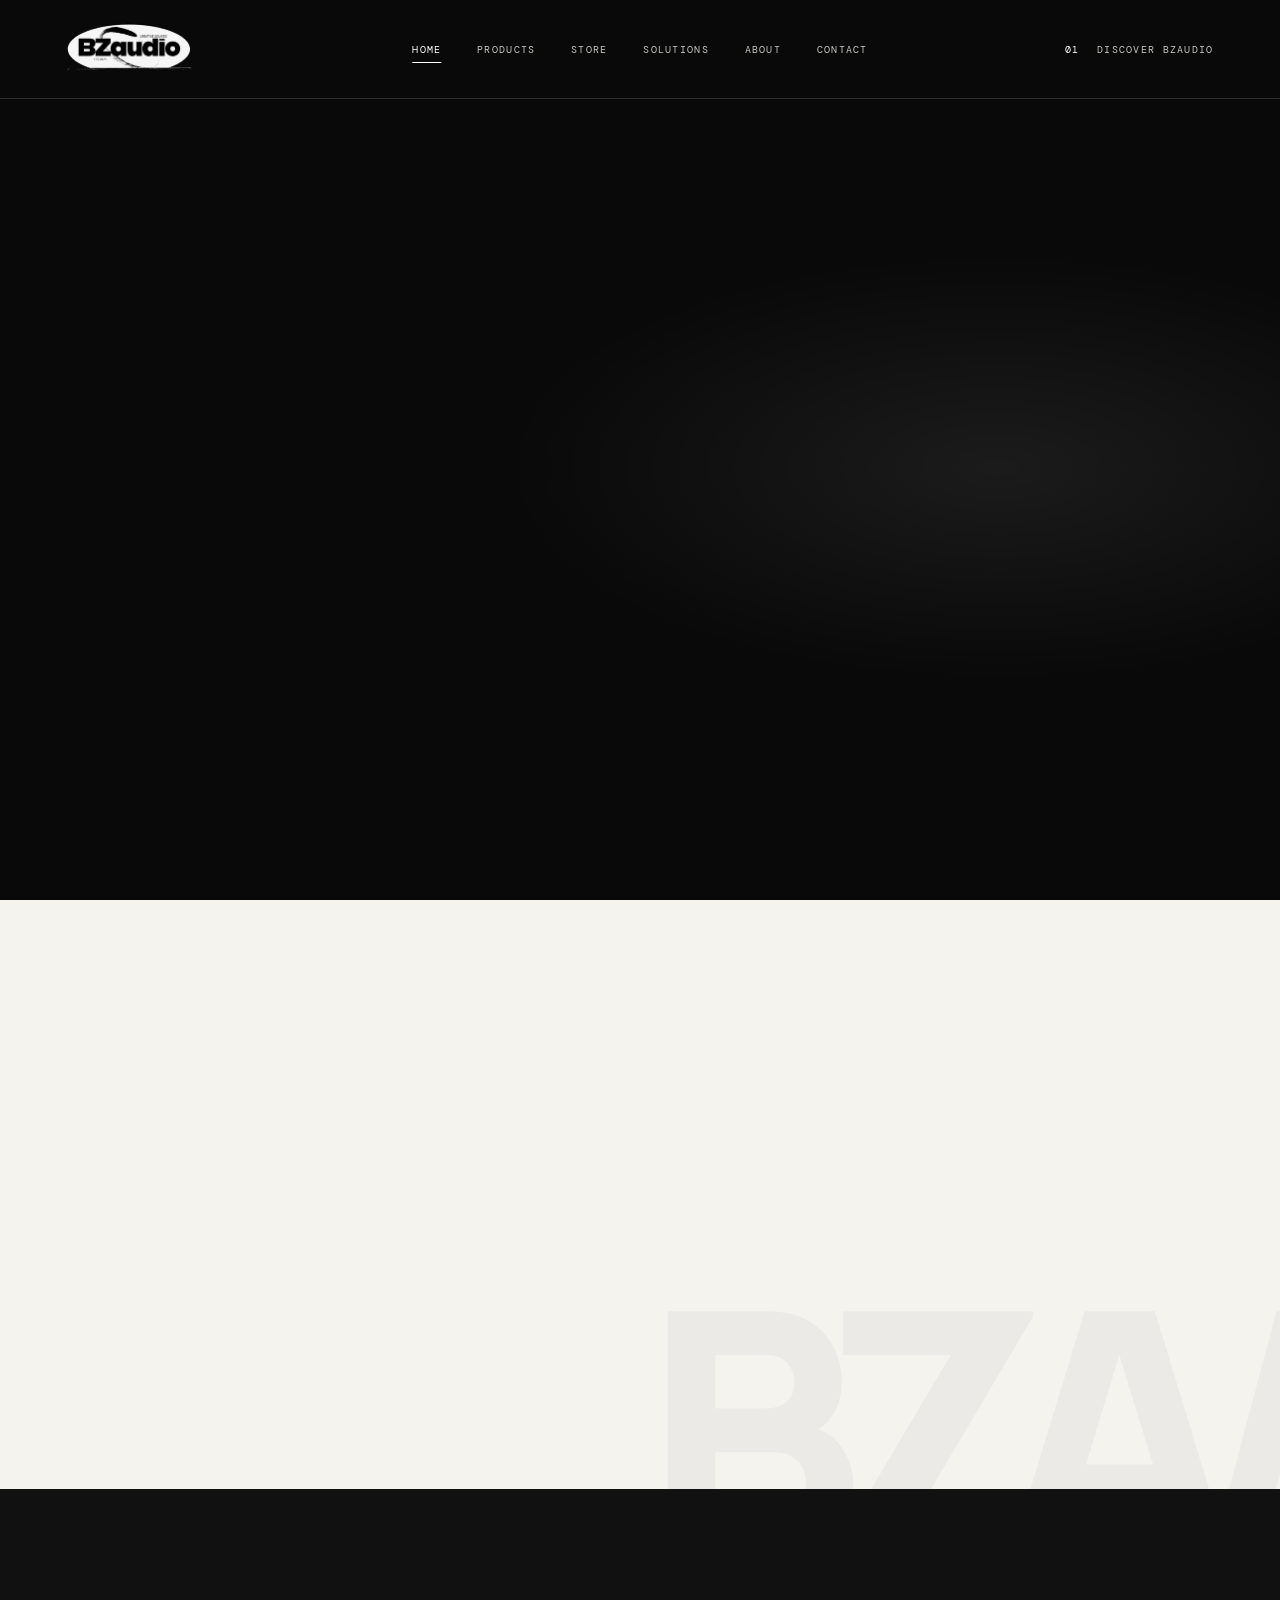
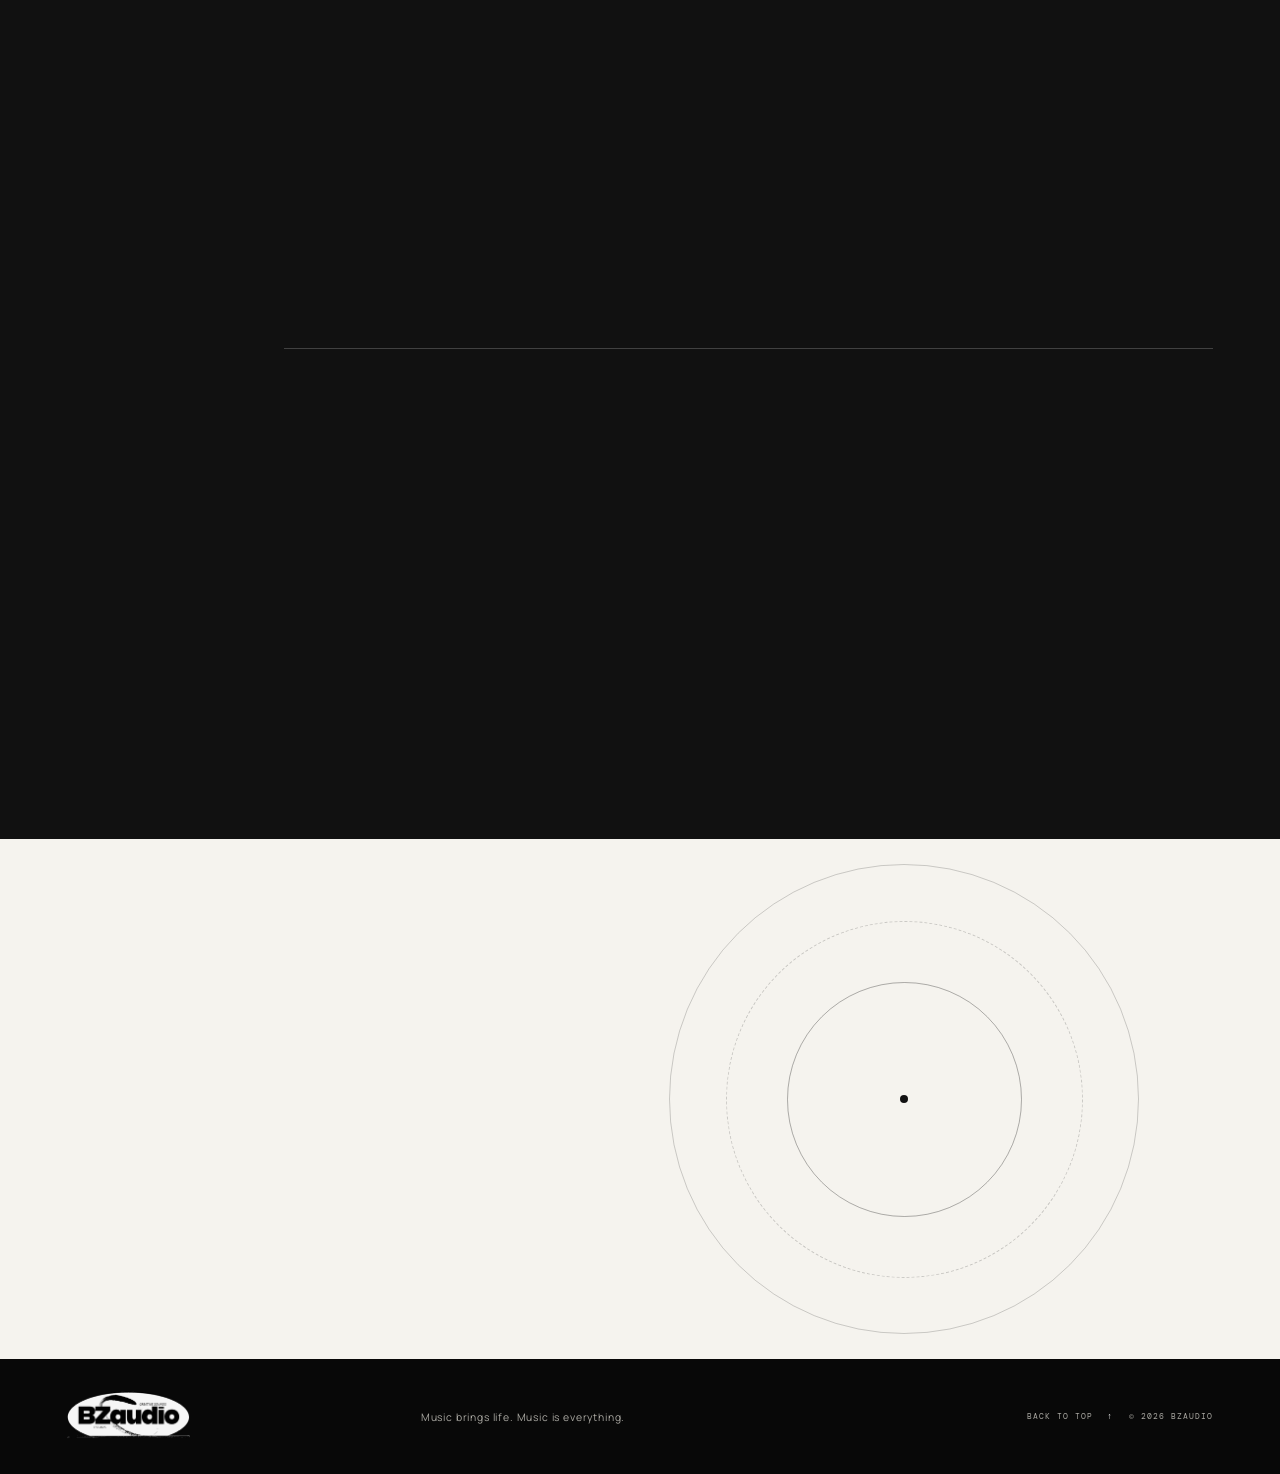
==== commit b8dc0301: "Add Store to shared site navigation" ====
--- a/index.html
+++ b/index.html
@@ -25,7 +25,7 @@
     </button>
     <nav class="primary-navigation" id="primary-navigation" aria-label="Main navigation">
       <a href="index.html" aria-current="page">Home</a>
-      <a href="products.html">Products</a>
+      <a href="products.html">Products</a><a href="store.html">Store</a>
       <a href="solutions.html">Solutions</a>
       <a href="about.html">About</a>
       <a href="contact.html">Contact</a>
--- a/styles.css
+++ b/styles.css
@@ -14,4 +14,37 @@
 .js [data-reveal]{opacity:0;transform:translate3d(0,24px,0);transition:opacity .8s var(--ease-out),transform .8s var(--ease-out)}.js [data-reveal].is-visible{opacity:1;transform:translate3d(0,0,0)}@keyframes orbit-turn{to{transform:rotate(360deg)}}
 @media(max-width:980px){.site-header{grid-template-columns:1fr auto;min-height:5.6rem}.primary-navigation{position:absolute;top:100%;right:0;left:0;display:none;align-items:stretch;gap:0;padding:.6rem var(--page-gutter) 1.2rem;border-bottom:1px solid rgba(255,255,255,.2);background:#090909}.primary-navigation.is-open{display:flex;flex-direction:column}.primary-navigation a{padding:1rem 0;border-bottom:1px solid rgba(255,255,255,.2)}.header-index{display:none}.menu-toggle{display:flex;align-items:center;gap:1rem;padding:.7rem 0 .7rem .7rem;border:0;background:none;color:#fff;cursor:pointer}.menu-toggle-label{color:#b7b4ad;font:.6rem var(--mono);letter-spacing:.14em;text-transform:uppercase}.menu-toggle-icon{display:grid;gap:5px;width:20px}.menu-toggle-icon i{display:block;height:1px;background:#fff;transition:transform .25s}.menu-toggle[aria-expanded=true] .menu-toggle-icon i:first-child{transform:translateY(3px) rotate(45deg)}.menu-toggle[aria-expanded=true] .menu-toggle-icon i:last-child{transform:translateY(-3px) rotate(-45deg)}.hero{min-height:auto}.hero-grid{grid-template-columns:1fr .9fr;min-height:570px}.hero h1{font-size:clamp(4.7rem,11vw,8rem)}.hero-logo-stage{min-height:360px}.principles-heading,.principle-list,.about-standards-heading,.standard-grid{margin-left:8%}}
 @media(max-width:680px){:root{--page-gutter:1.2rem}.site-header{min-height:4.8rem}.wordmark{width:6.4rem}.hero{padding-top:2rem}.hero-meta,.hero-foot,.subpage-meta,.subpage-foot{font-size:.48rem;letter-spacing:.1em}.hero-edition{max-width:8rem;text-align:right;line-height:1.6}.hero-grid{grid-template-columns:1fr;min-height:auto;gap:.5rem}.hero-copy{padding:3rem 0 0}.hero h1{font-size:clamp(4rem,16vw,6.4rem);line-height:.86}.hero-bottomline{align-items:flex-end;gap:1rem;margin-top:1.8rem}.hero-bottomline p{font-size:.82rem;line-height:1.75}.round-link{width:2.8rem;height:2.8rem}.hero-logo-stage{min-height:270px;margin:.3rem 0 1rem}.hero-logo-stage img{width:min(100%,440px)}.hero-logo-caption{right:0;bottom:0;font-size:.45rem}.hero-foot{gap:.8rem}.hero-foot-right{gap:.4rem}.hero-foot-right i{width:1.2rem}.intro,.about-belief{grid-template-columns:1fr;gap:3rem;padding-top:5rem;padding-bottom:5rem}.intro-content h2,.principles-heading h2,.closing h2{font-size:clamp(3.2rem,13vw,5.5rem)}.intro-detail{grid-template-columns:1fr;gap:1.2rem;margin-top:2rem}.principles,.about-standards{padding-top:5rem;padding-bottom:5rem}.principles-heading,.about-standards-heading{margin:3rem 0 2.5rem}.principle-list,.standard-grid{margin-left:0}.principle-row{grid-template-columns:2rem 1fr 1.6rem;gap:.8rem;padding:1.4rem 0}.principle-row h3{font-size:1.05rem}.principle-row p{grid-column:2/3;font-size:.72rem}.principle-number{padding-top:.2rem}.closing{min-height:430px}.closing-copy{padding:5rem 0}.closing-orbit{right:-18%;width:62vw;opacity:.55}.closing-index{right:var(--page-gutter);bottom:1.3rem;gap:.8rem;font-size:.44rem}.site-footer{grid-template-columns:1fr 1fr;gap:1.2rem;padding-top:1.5rem;padding-bottom:1.5rem}.footer-wordmark{width:6.8rem}.site-footer p{grid-column:1/-1;grid-row:2;font-size:.6rem}.back-to-top,.footer-copyright{justify-self:end}.subpage-hero{min-height:570px;padding-top:2.5rem}.subpage-hero:before{top:25%;right:-22%;width:78vw}.subpage-heading{grid-template-columns:1fr;gap:2rem;padding:4rem 0}.subpage-heading h1,.contact-heading h1{font-size:clamp(4rem,16vw,6.8rem)}.subpage-heading>p,.contact-heading>p{max-width:27rem;font-size:.82rem}.catalog,.solutions{padding-top:4rem;padding-bottom:4rem}.catalog-list,.solution-list{margin-top:2rem}.catalog-row,.solution-item{grid-template-columns:2rem minmax(0,1fr) auto;gap:.8rem;min-height:7rem}.catalog-row h2,.solution-item h2{font-size:1.3rem}.catalog-row p,.solution-item p{font-size:.72rem}.subpage-cta{min-height:390px;padding-top:4rem;padding-bottom:4rem}.subpage-cta:after{right:-40%;width:85vw}.about-belief-copy h2{font-size:clamp(3.5rem,14vw,6rem)}.about-belief-copy p{margin-left:0;font-size:.82rem}.about-standards-heading h2{font-size:clamp(3rem,12vw,5.5rem)}.standard-grid{grid-template-columns:1fr}.standard-grid article{min-height:10rem;padding:1.4rem}.contact-hero{min-height:auto;padding-top:2.5rem;padding-bottom:3rem}.contact-heading{grid-template-columns:1fr;gap:2rem;padding:4rem 0 3rem}.contact-panel{grid-template-columns:1fr;gap:1.2rem;padding:1.5rem}.contact-panel-status{justify-self:start}}
-@media(prefers-reduced-motion:reduce){html{scroll-behavior:auto}*,*::before,*::after{animation-duration:.01ms!important;animation-iteration-count:1!important;transition-duration:.01ms!important}.js [data-reveal]{opacity:1;transform:none}}+@media(prefers-reduced-motion:reduce){html{scroll-behavior:auto}*,*::before,*::after{animation-duration:.01ms!important;animation-iteration-count:1!important;transition-duration:.01ms!important}.js [data-reveal]{opacity:1;transform:none}}
+/* Email-first equipment inquiry experience */
+.store-brands{padding-top:5rem;padding-bottom:5rem;background:var(--paper);color:var(--ink)}
+.store-brand-list{margin-top:2.4rem;border-top:1px solid var(--line)}
+.store-brand-row{display:grid;grid-template-columns:2.5rem minmax(0,1fr) 2rem;gap:1.5rem;align-items:center;min-height:12rem;padding:2rem 0;border-bottom:1px solid var(--line)}
+.store-brand-row .eyebrow{color:var(--muted-dark)}
+.store-brand-row h2{margin:.55rem 0;font-size:clamp(1.8rem,3.2vw,3rem);letter-spacing:-.07em}
+.store-brand-row p:not(.eyebrow){max-width:42rem;margin:0;color:#5f5c56;font-size:.82rem;line-height:1.85}
+.store-brand-row .catalog-mark{display:grid;width:2rem;height:2rem;place-items:center;border:1px solid var(--line);border-radius:50%;font-size:1.1rem;transition:.2s}
+.store-brand-row .catalog-mark:hover{background:#090909;color:#fff}
+.store-inquiry{padding-top:6rem;padding-bottom:6rem;background:#111;color:#fff}
+.store-inquiry>.section-label{color:#aaa8a2}
+.store-inquiry-layout{display:grid;grid-template-columns:.85fr 1.15fr;gap:clamp(2rem,7vw,7rem);max-width:1200px;margin:4rem auto 0}
+.store-inquiry-layout .eyebrow{color:#aaa8a2}
+.store-inquiry-layout h2{margin:1.3rem 0;font-size:clamp(3.3rem,6vw,6rem);letter-spacing:-.09em;line-height:.94}
+.store-inquiry-layout h2 em{font-family:var(--serif);font-weight:400}
+.store-inquiry-copy{max-width:27rem;color:#b7b4ad;font-size:.85rem;line-height:1.9}
+.store-form-panel{padding:clamp(1.3rem,3vw,2.4rem);border:1px solid rgba(255,255,255,.22);background:rgba(255,255,255,.035)}
+.store-form-panel form{display:grid;grid-template-columns:1fr;gap:.65rem}
+.store-form-panel label{margin-top:.55rem;color:#e8e6e1;font-size:.72rem}
+.store-form-panel label span{color:#aaa8a2}
+.store-form-panel input,.store-form-panel select,.store-form-panel textarea{width:100%;min-height:2.9rem;padding:.75rem .85rem;border:1px solid rgba(255,255,255,.25);border-radius:0;background:#090909;color:#fff;font:inherit;font-size:.82rem}
+.store-form-panel textarea{min-height:7rem;resize:vertical}
+.store-form-panel input:focus,.store-form-panel select:focus,.store-form-panel textarea:focus{outline:2px solid #fff;outline-offset:2px}
+.store-submit{display:flex;align-items:center;justify-content:space-between;margin-top:1rem;padding:1rem 1.1rem;border:1px solid #fff;background:#fff;color:#090909;font:600 .78rem var(--sans);cursor:pointer}
+.store-submit span{font-size:1.2rem}
+.store-submit:hover{background:#e9e6df}
+.store-form-note{margin:1.1rem 0 0;color:#aaa8a2;font-size:.65rem;line-height:1.7}
+.inquiry-result{margin-top:1.4rem;padding:1.4rem;border:1px solid rgba(255,255,255,.3)}
+.inquiry-result h3{margin:.8rem 0;font-size:1.35rem}
+.inquiry-result>p:not(.eyebrow){color:#b7b4ad;font-size:.78rem;line-height:1.8}
+.inquiry-result .text-link{margin-top:.5rem}
+.store-edit{display:block;margin-top:1.2rem;padding:.5rem 0;border:0;border-bottom:1px solid rgba(255,255,255,.4);background:none;color:#fff;font:inherit;font-size:.72rem;cursor:pointer}
+@media(max-width:680px){.store-brands{padding-top:4rem;padding-bottom:4rem}.store-brand-row{grid-template-columns:1.6rem minmax(0,1fr) 1.7rem;gap:.7rem;min-height:10rem;padding:1.5rem 0}.store-brand-row h2{font-size:1.6rem}.store-brand-row p:not(.eyebrow){font-size:.73rem}.store-inquiry{padding-top:4.5rem;padding-bottom:4.5rem}.store-inquiry-layout{grid-template-columns:1fr;gap:2rem;margin-top:2.5rem}.store-inquiry-layout h2{font-size:clamp(3.2rem,13vw,5.5rem)}}
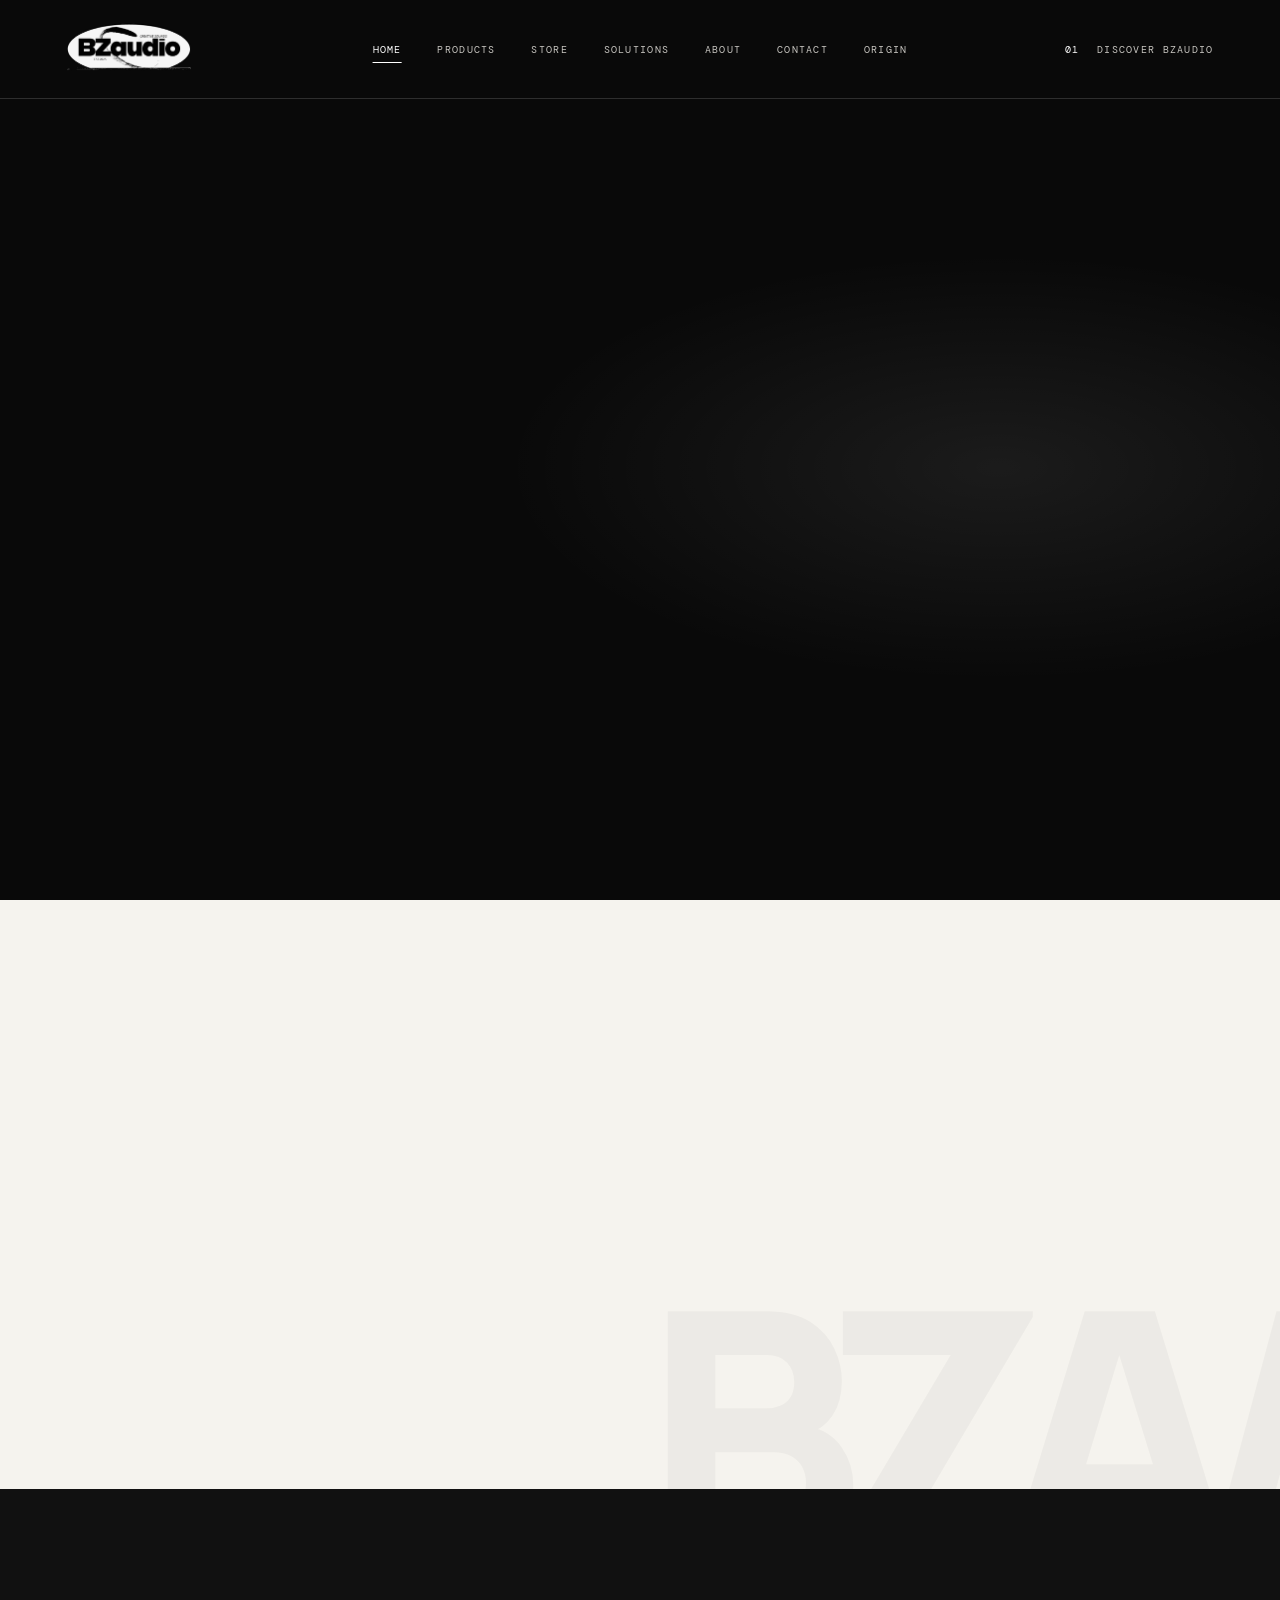
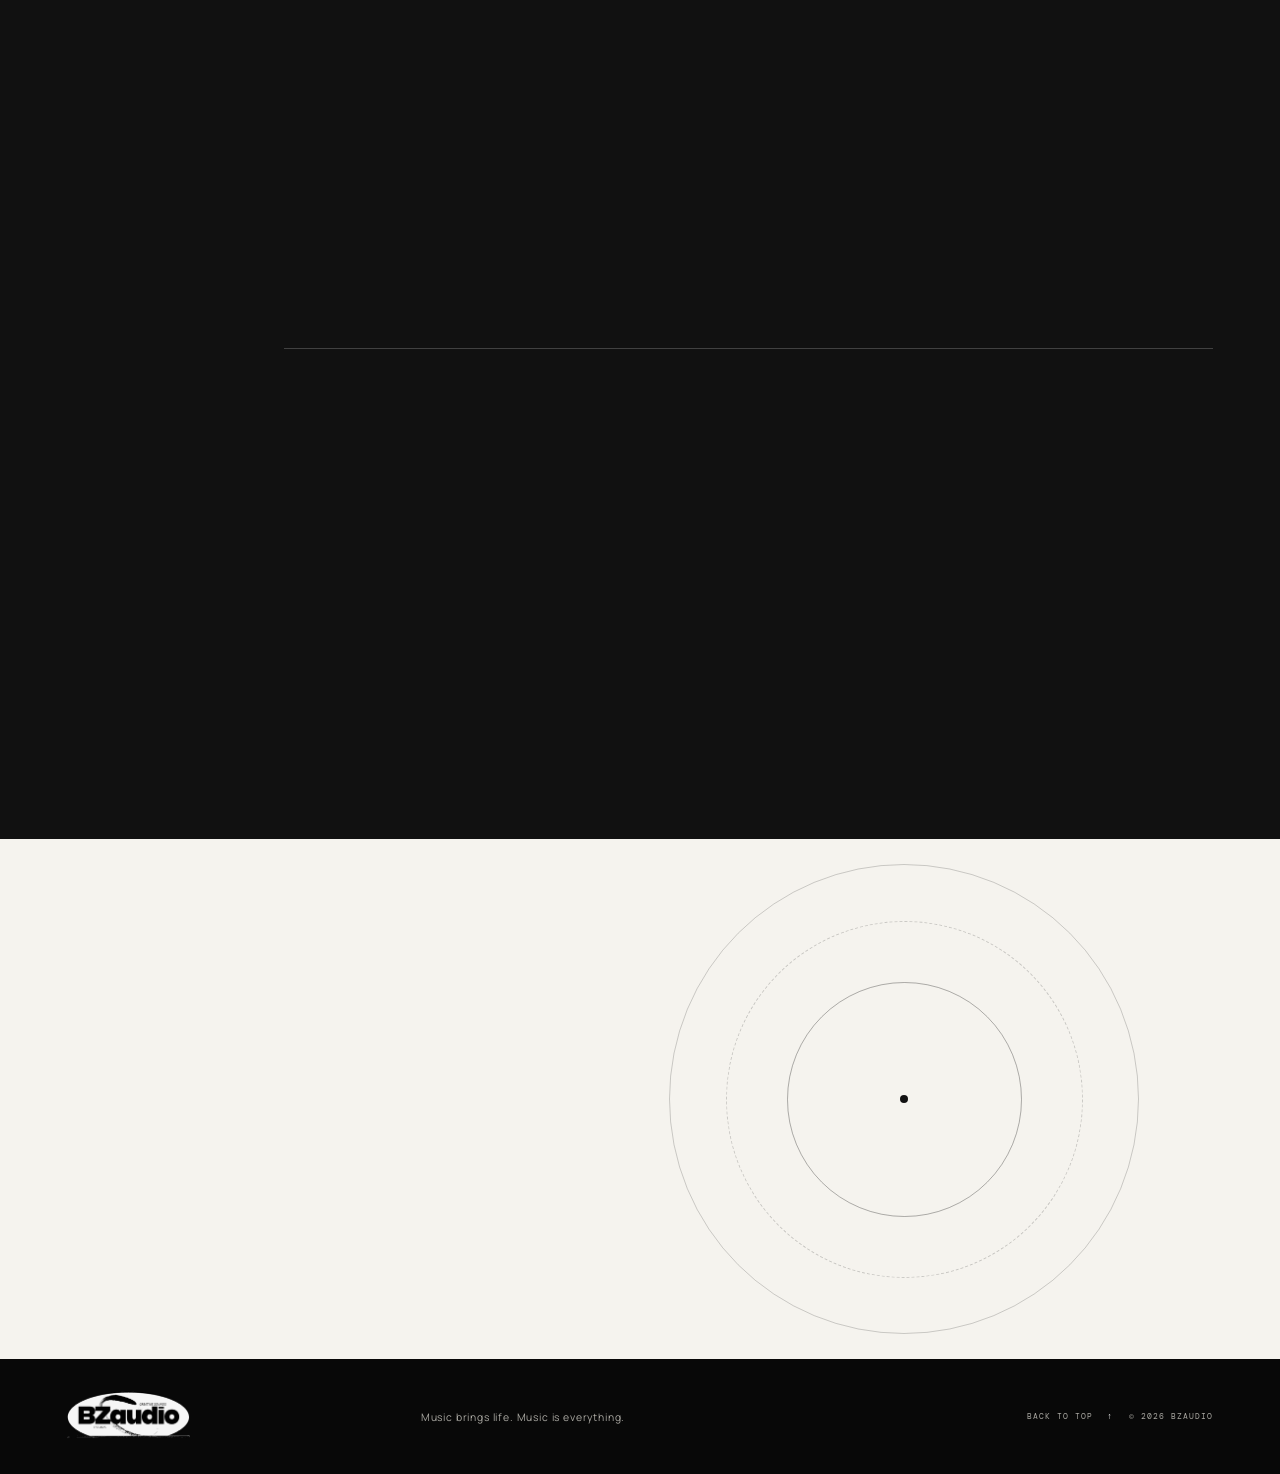
==== commit 2e56aa77: "Add ORIGIN to shared navigation" ====
--- a/index.html
+++ b/index.html
@@ -29,7 +29,7 @@
       <a href="solutions.html">Solutions</a>
       <a href="about.html">About</a>
       <a href="contact.html">Contact</a>
-    </nav>
+    <a href="origin.html">ORIGIN</a></nav>
     <a class="header-index" href="#approach"><span>01</span> Discover BZaudio</a>
   </header>
 
--- a/styles.css
+++ b/styles.css
@@ -48,3 +48,20 @@
 .inquiry-result .text-link{margin-top:.5rem}
 .store-edit{display:block;margin-top:1.2rem;padding:.5rem 0;border:0;border-bottom:1px solid rgba(255,255,255,.4);background:none;color:#fff;font:inherit;font-size:.72rem;cursor:pointer}
 @media(max-width:680px){.store-brands{padding-top:4rem;padding-bottom:4rem}.store-brand-row{grid-template-columns:1.6rem minmax(0,1fr) 1.7rem;gap:.7rem;min-height:10rem;padding:1.5rem 0}.store-brand-row h2{font-size:1.6rem}.store-brand-row p:not(.eyebrow){font-size:.73rem}.store-inquiry{padding-top:4.5rem;padding-bottom:4.5rem}.store-inquiry-layout{grid-template-columns:1fr;gap:2rem;margin-top:2.5rem}.store-inquiry-layout h2{font-size:clamp(3.2rem,13vw,5.5rem)}}
+
+/* ORIGIN gateway */
+.origin-body{min-height:100vh;background:#090909;color:#fff}
+.origin-page{min-height:calc(100svh - 6.2rem);display:grid;place-items:center;overflow:hidden;background:#090909}
+.origin-gateway{position:relative;display:flex;width:100%;min-height:calc(100svh - 6.2rem);flex-direction:column;align-items:center;justify-content:center;padding:4rem var(--page-gutter);isolation:isolate}
+.origin-gateway:before,.origin-gateway:after{position:absolute;z-index:-1;width:min(75vw,900px);aspect-ratio:1.8;border:1px solid rgba(255,255,255,.18);border-radius:50%;content:"";transform:rotate(-12deg)}
+.origin-gateway:after{width:min(88vw,1080px);border-color:rgba(255,255,255,.08);transform:rotate(8deg)}
+.origin-index,.origin-coordinate{position:absolute;color:#aaa8a2;font:.55rem var(--mono);letter-spacing:.16em}
+.origin-index{top:2rem;left:var(--page-gutter)}
+.origin-coordinate{right:var(--page-gutter);bottom:2rem}
+.origin-gateway h1{margin:0;font-size:clamp(5.5rem,20vw,18rem);font-weight:800;letter-spacing:-.12em;line-height:.8}
+.origin-login{display:flex;flex-direction:column;align-items:center;gap:.75rem;margin-top:clamp(3rem,7vw,6rem)}
+.origin-login button{display:flex;min-width:12rem;align-items:center;justify-content:space-between;gap:2rem;padding:1rem 1.2rem;border:1px solid rgba(255,255,255,.5);background:transparent;color:#fff;font:.7rem var(--mono);letter-spacing:.16em}
+.origin-login button:disabled{opacity:.75;cursor:not-allowed}
+.origin-login button span{font-size:1.1rem}
+.origin-login p{margin:0;color:#aaa8a2;font:.5rem var(--mono);letter-spacing:.13em}
+@media(max-width:680px){.origin-page,.origin-gateway{min-height:calc(100svh - 4.8rem)}.origin-gateway h1{font-size:clamp(5rem,22vw,9rem)}.origin-gateway:before{width:115vw}.origin-gateway:after{width:130vw}.origin-index,.origin-coordinate{font-size:.45rem}}
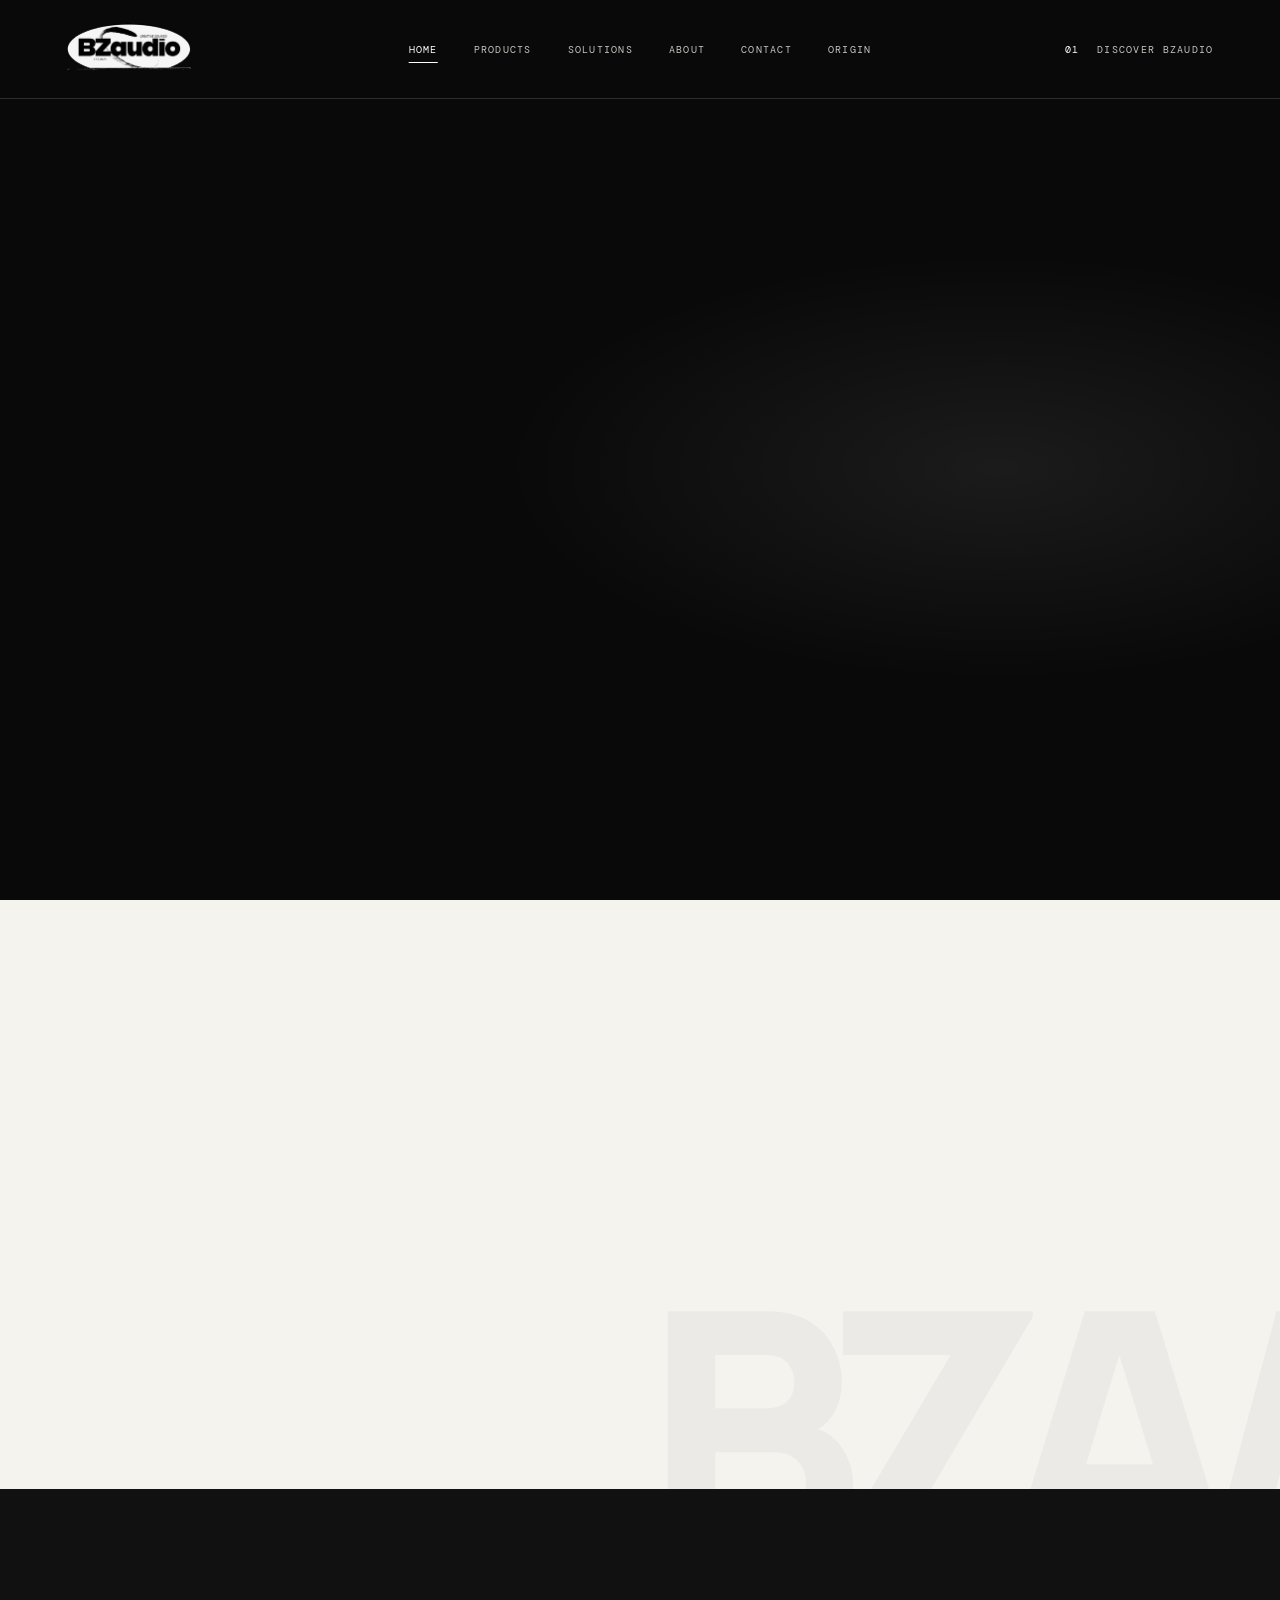
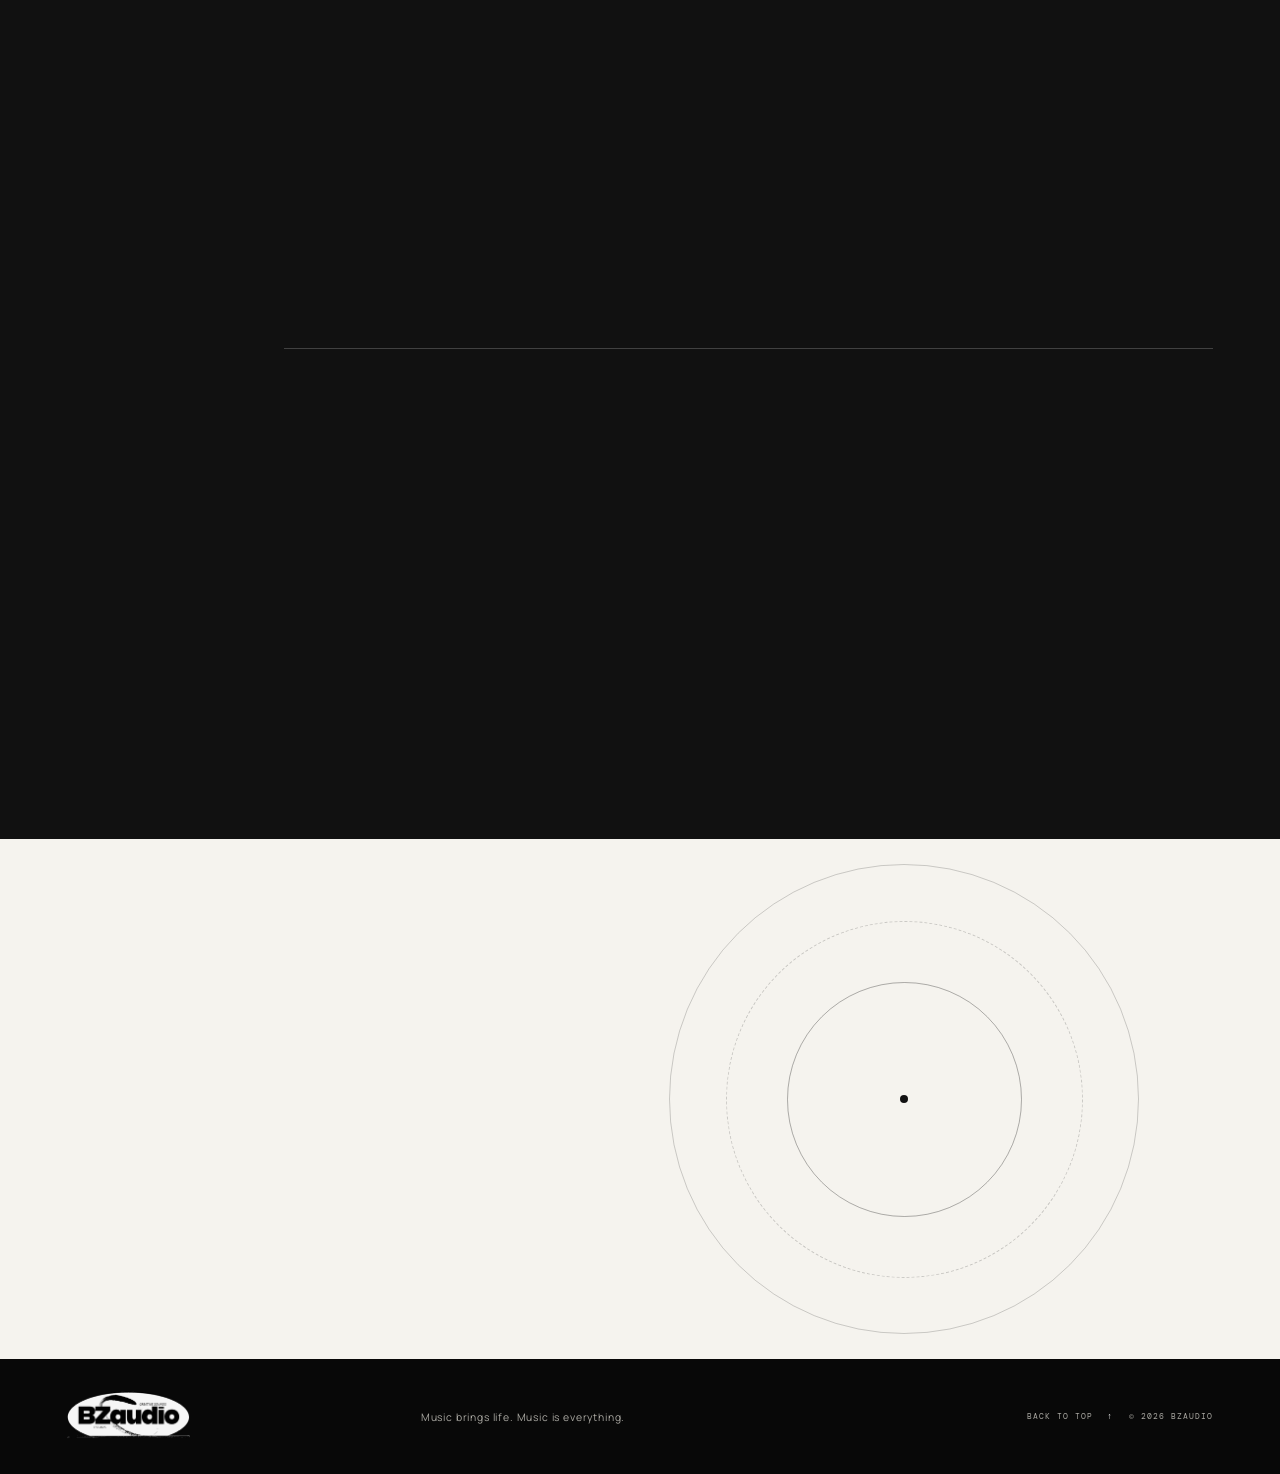
==== commit a52f14a7: "feat: add ORIGIN to site navigation" ====
--- a/index.html
+++ b/index.html
@@ -25,11 +25,12 @@
     </button>
     <nav class="primary-navigation" id="primary-navigation" aria-label="Main navigation">
       <a href="index.html" aria-current="page">Home</a>
-      <a href="products.html">Products</a><a href="store.html">Store</a>
+      <a href="products.html">Products</a>
       <a href="solutions.html">Solutions</a>
       <a href="about.html">About</a>
       <a href="contact.html">Contact</a>
-    <a href="origin.html">ORIGIN</a></nav>
+      <a href="origin.html">ORIGIN</a>
+    </nav>
     <a class="header-index" href="#approach"><span>01</span> Discover BZaudio</a>
   </header>
 
--- a/styles.css
+++ b/styles.css
@@ -65,3 +65,6 @@
 .origin-login button span{font-size:1.1rem}
 .origin-login p{margin:0;color:#aaa8a2;font:.5rem var(--mono);letter-spacing:.13em}
 @media(max-width:680px){.origin-page,.origin-gateway{min-height:calc(100svh - 4.8rem)}.origin-gateway h1{font-size:clamp(5rem,22vw,9rem)}.origin-gateway:before{width:115vw}.origin-gateway:after{width:130vw}.origin-index,.origin-coordinate{font-size:.45rem}}
+
+.origin-footer{display:flex;justify-content:space-between;gap:1rem;padding:1rem var(--page-gutter);border-top:1px solid rgba(255,255,255,.12);background:#090909;color:#777;font:.48rem var(--mono);letter-spacing:.12em}
+@media(max-width:680px){.origin-footer{font-size:.42rem}}
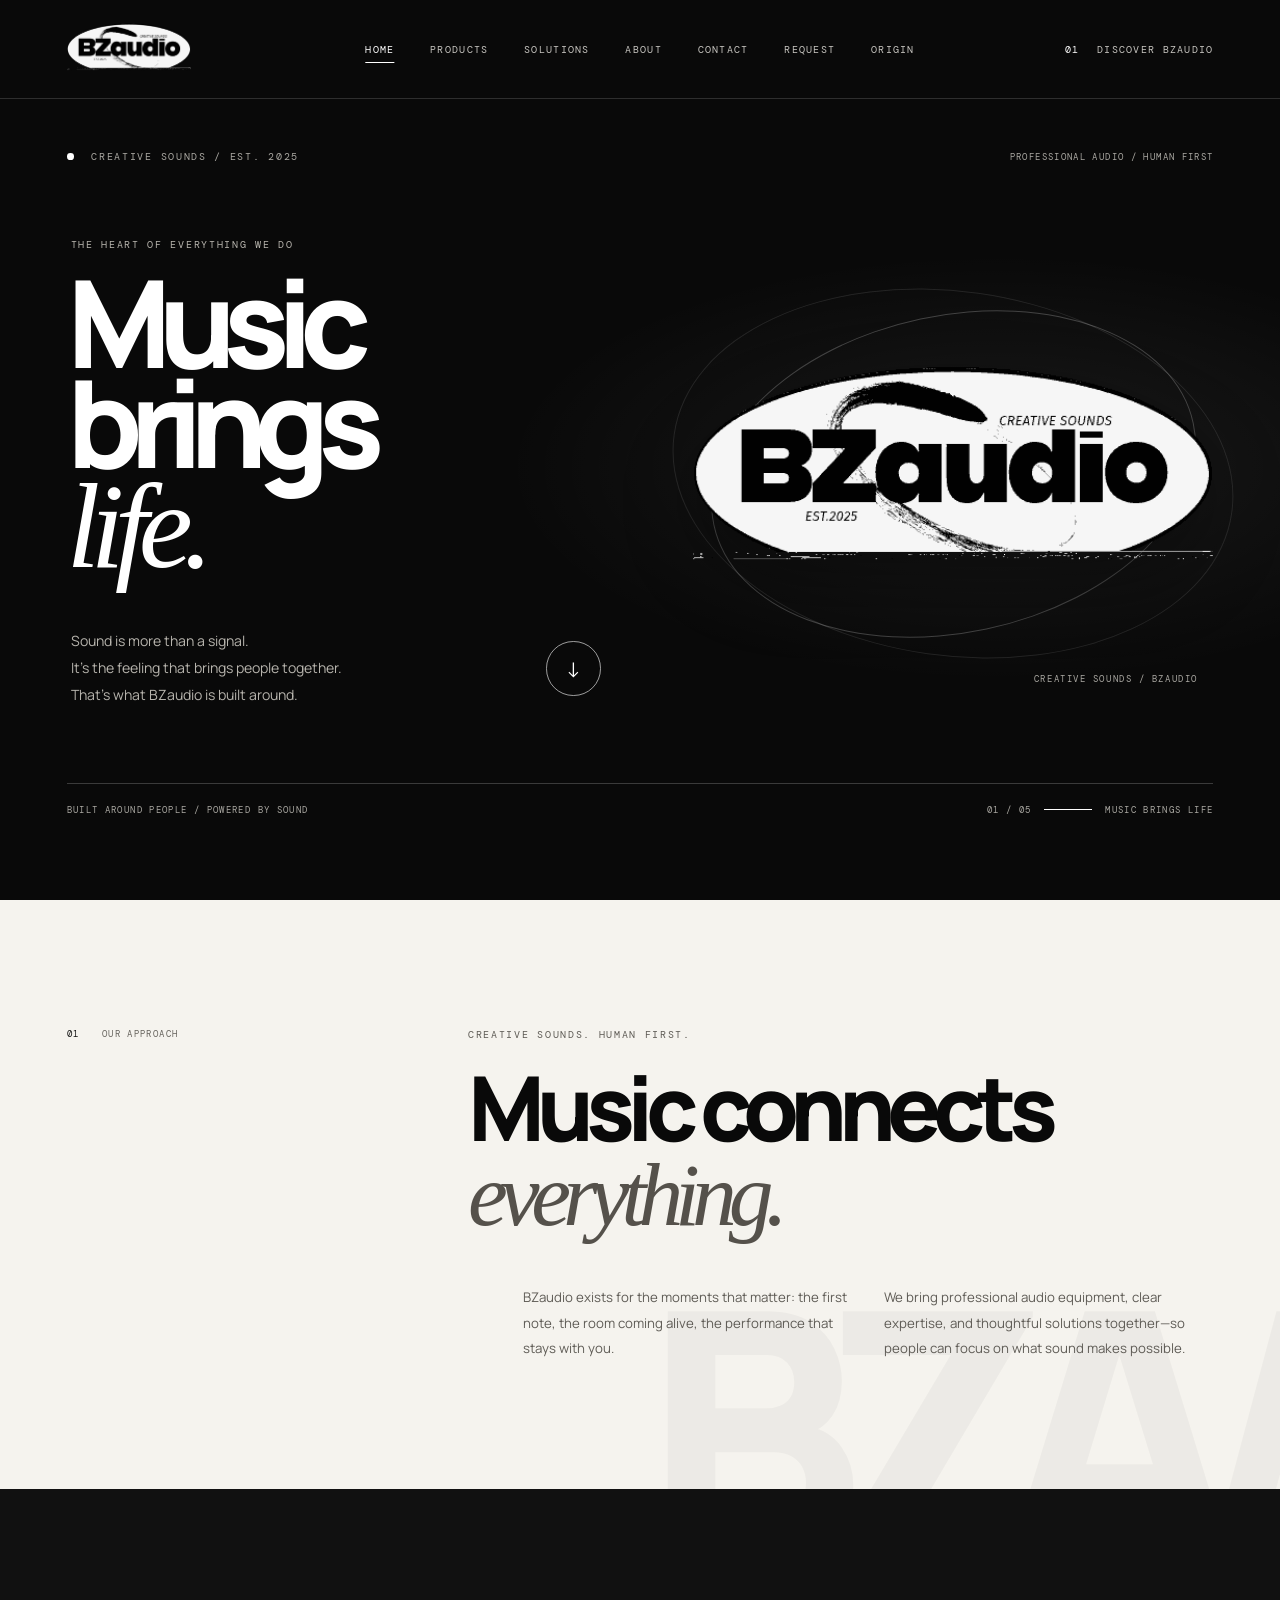
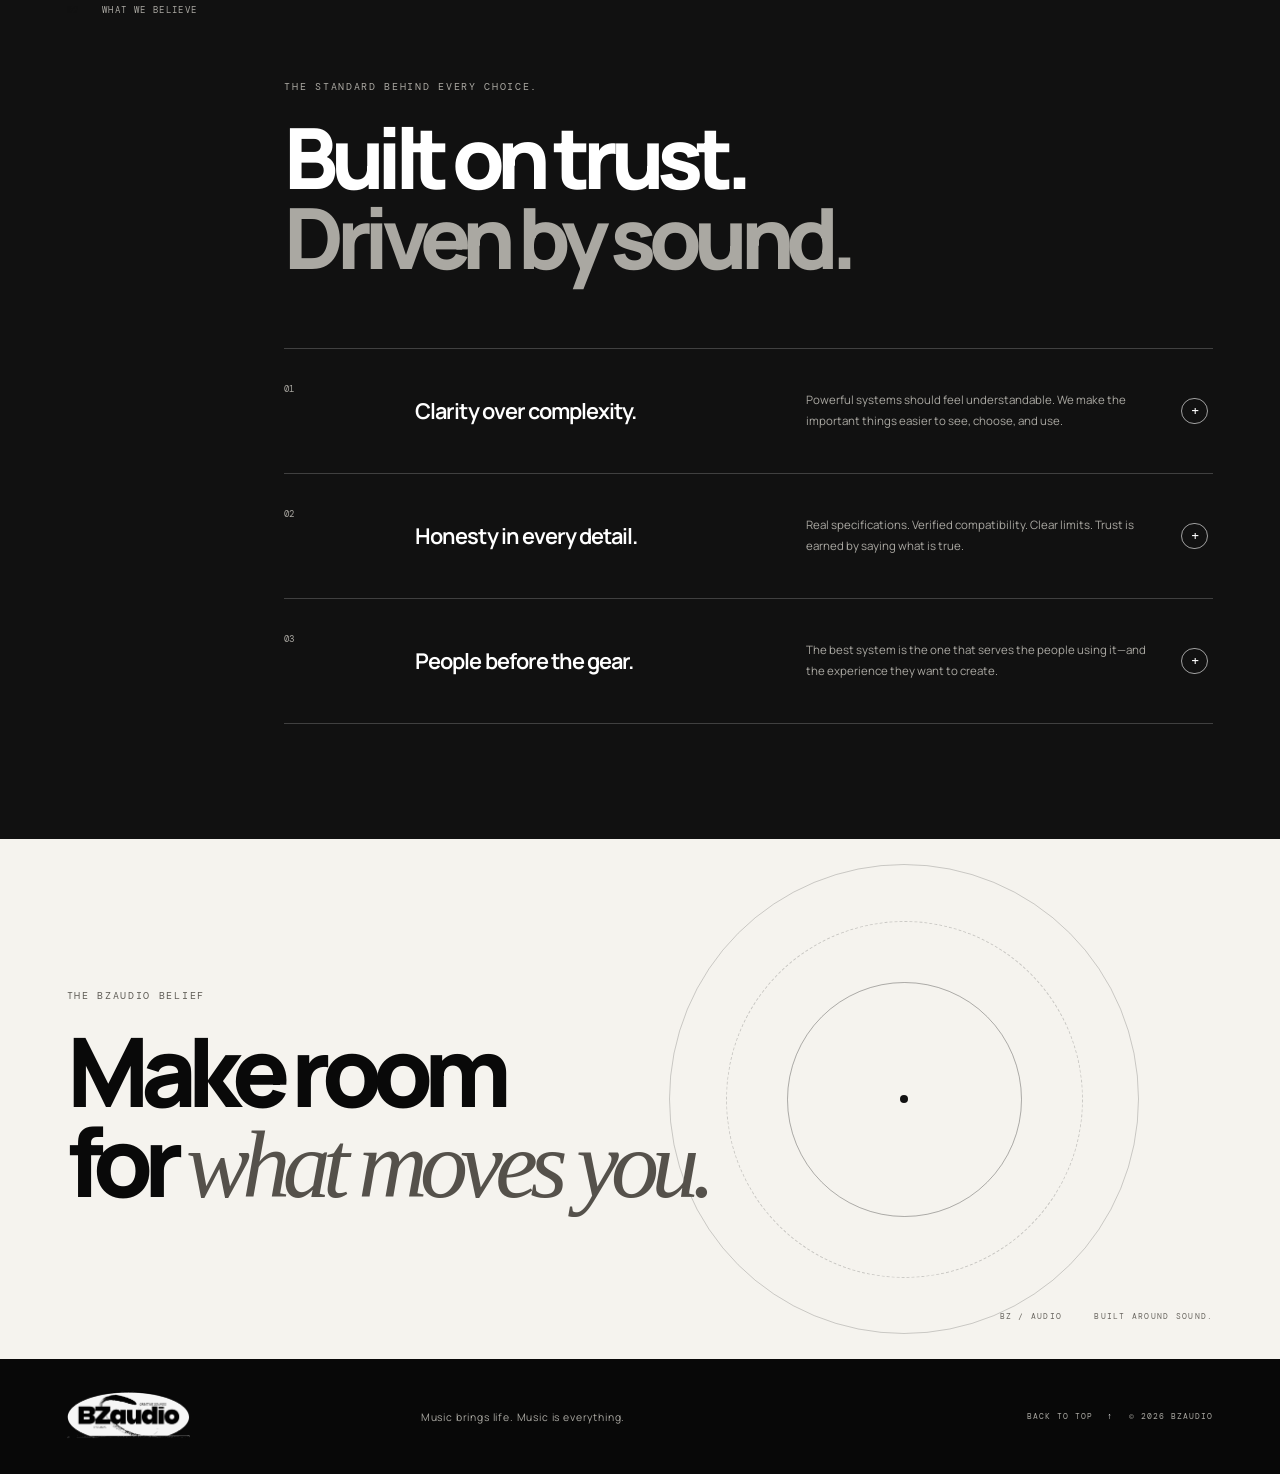
==== commit 5ed32ead: "feat: add equipment requests to site navigation" ====
--- a/index.html
+++ b/index.html
@@ -28,7 +28,7 @@
       <a href="products.html">Products</a>
       <a href="solutions.html">Solutions</a>
       <a href="about.html">About</a>
-      <a href="contact.html">Contact</a>
+      <a href="contact.html">Contact</a><a href="request.html">Request</a>
       <a href="origin.html">ORIGIN</a>
     </nav>
     <a class="header-index" href="#approach"><span>01</span> Discover BZaudio</a>
--- a/styles.css
+++ b/styles.css
@@ -15,56 +15,31 @@
 @media(max-width:980px){.site-header{grid-template-columns:1fr auto;min-height:5.6rem}.primary-navigation{position:absolute;top:100%;right:0;left:0;display:none;align-items:stretch;gap:0;padding:.6rem var(--page-gutter) 1.2rem;border-bottom:1px solid rgba(255,255,255,.2);background:#090909}.primary-navigation.is-open{display:flex;flex-direction:column}.primary-navigation a{padding:1rem 0;border-bottom:1px solid rgba(255,255,255,.2)}.header-index{display:none}.menu-toggle{display:flex;align-items:center;gap:1rem;padding:.7rem 0 .7rem .7rem;border:0;background:none;color:#fff;cursor:pointer}.menu-toggle-label{color:#b7b4ad;font:.6rem var(--mono);letter-spacing:.14em;text-transform:uppercase}.menu-toggle-icon{display:grid;gap:5px;width:20px}.menu-toggle-icon i{display:block;height:1px;background:#fff;transition:transform .25s}.menu-toggle[aria-expanded=true] .menu-toggle-icon i:first-child{transform:translateY(3px) rotate(45deg)}.menu-toggle[aria-expanded=true] .menu-toggle-icon i:last-child{transform:translateY(-3px) rotate(-45deg)}.hero{min-height:auto}.hero-grid{grid-template-columns:1fr .9fr;min-height:570px}.hero h1{font-size:clamp(4.7rem,11vw,8rem)}.hero-logo-stage{min-height:360px}.principles-heading,.principle-list,.about-standards-heading,.standard-grid{margin-left:8%}}
 @media(max-width:680px){:root{--page-gutter:1.2rem}.site-header{min-height:4.8rem}.wordmark{width:6.4rem}.hero{padding-top:2rem}.hero-meta,.hero-foot,.subpage-meta,.subpage-foot{font-size:.48rem;letter-spacing:.1em}.hero-edition{max-width:8rem;text-align:right;line-height:1.6}.hero-grid{grid-template-columns:1fr;min-height:auto;gap:.5rem}.hero-copy{padding:3rem 0 0}.hero h1{font-size:clamp(4rem,16vw,6.4rem);line-height:.86}.hero-bottomline{align-items:flex-end;gap:1rem;margin-top:1.8rem}.hero-bottomline p{font-size:.82rem;line-height:1.75}.round-link{width:2.8rem;height:2.8rem}.hero-logo-stage{min-height:270px;margin:.3rem 0 1rem}.hero-logo-stage img{width:min(100%,440px)}.hero-logo-caption{right:0;bottom:0;font-size:.45rem}.hero-foot{gap:.8rem}.hero-foot-right{gap:.4rem}.hero-foot-right i{width:1.2rem}.intro,.about-belief{grid-template-columns:1fr;gap:3rem;padding-top:5rem;padding-bottom:5rem}.intro-content h2,.principles-heading h2,.closing h2{font-size:clamp(3.2rem,13vw,5.5rem)}.intro-detail{grid-template-columns:1fr;gap:1.2rem;margin-top:2rem}.principles,.about-standards{padding-top:5rem;padding-bottom:5rem}.principles-heading,.about-standards-heading{margin:3rem 0 2.5rem}.principle-list,.standard-grid{margin-left:0}.principle-row{grid-template-columns:2rem 1fr 1.6rem;gap:.8rem;padding:1.4rem 0}.principle-row h3{font-size:1.05rem}.principle-row p{grid-column:2/3;font-size:.72rem}.principle-number{padding-top:.2rem}.closing{min-height:430px}.closing-copy{padding:5rem 0}.closing-orbit{right:-18%;width:62vw;opacity:.55}.closing-index{right:var(--page-gutter);bottom:1.3rem;gap:.8rem;font-size:.44rem}.site-footer{grid-template-columns:1fr 1fr;gap:1.2rem;padding-top:1.5rem;padding-bottom:1.5rem}.footer-wordmark{width:6.8rem}.site-footer p{grid-column:1/-1;grid-row:2;font-size:.6rem}.back-to-top,.footer-copyright{justify-self:end}.subpage-hero{min-height:570px;padding-top:2.5rem}.subpage-hero:before{top:25%;right:-22%;width:78vw}.subpage-heading{grid-template-columns:1fr;gap:2rem;padding:4rem 0}.subpage-heading h1,.contact-heading h1{font-size:clamp(4rem,16vw,6.8rem)}.subpage-heading>p,.contact-heading>p{max-width:27rem;font-size:.82rem}.catalog,.solutions{padding-top:4rem;padding-bottom:4rem}.catalog-list,.solution-list{margin-top:2rem}.catalog-row,.solution-item{grid-template-columns:2rem minmax(0,1fr) auto;gap:.8rem;min-height:7rem}.catalog-row h2,.solution-item h2{font-size:1.3rem}.catalog-row p,.solution-item p{font-size:.72rem}.subpage-cta{min-height:390px;padding-top:4rem;padding-bottom:4rem}.subpage-cta:after{right:-40%;width:85vw}.about-belief-copy h2{font-size:clamp(3.5rem,14vw,6rem)}.about-belief-copy p{margin-left:0;font-size:.82rem}.about-standards-heading h2{font-size:clamp(3rem,12vw,5.5rem)}.standard-grid{grid-template-columns:1fr}.standard-grid article{min-height:10rem;padding:1.4rem}.contact-hero{min-height:auto;padding-top:2.5rem;padding-bottom:3rem}.contact-heading{grid-template-columns:1fr;gap:2rem;padding:4rem 0 3rem}.contact-panel{grid-template-columns:1fr;gap:1.2rem;padding:1.5rem}.contact-panel-status{justify-self:start}}
 @media(prefers-reduced-motion:reduce){html{scroll-behavior:auto}*,*::before,*::after{animation-duration:.01ms!important;animation-iteration-count:1!important;transition-duration:.01ms!important}.js [data-reveal]{opacity:1;transform:none}}
-/* Email-first equipment inquiry experience */
-.store-brands{padding-top:5rem;padding-bottom:5rem;background:var(--paper);color:var(--ink)}
-.store-brand-list{margin-top:2.4rem;border-top:1px solid var(--line)}
-.store-brand-row{display:grid;grid-template-columns:2.5rem minmax(0,1fr) 2rem;gap:1.5rem;align-items:center;min-height:12rem;padding:2rem 0;border-bottom:1px solid var(--line)}
-.store-brand-row .eyebrow{color:var(--muted-dark)}
-.store-brand-row h2{margin:.55rem 0;font-size:clamp(1.8rem,3.2vw,3rem);letter-spacing:-.07em}
-.store-brand-row p:not(.eyebrow){max-width:42rem;margin:0;color:#5f5c56;font-size:.82rem;line-height:1.85}
-.store-brand-row .catalog-mark{display:grid;width:2rem;height:2rem;place-items:center;border:1px solid var(--line);border-radius:50%;font-size:1.1rem;transition:.2s}
-.store-brand-row .catalog-mark:hover{background:#090909;color:#fff}
-.store-inquiry{padding-top:6rem;padding-bottom:6rem;background:#111;color:#fff}
-.store-inquiry>.section-label{color:#aaa8a2}
-.store-inquiry-layout{display:grid;grid-template-columns:.85fr 1.15fr;gap:clamp(2rem,7vw,7rem);max-width:1200px;margin:4rem auto 0}
-.store-inquiry-layout .eyebrow{color:#aaa8a2}
-.store-inquiry-layout h2{margin:1.3rem 0;font-size:clamp(3.3rem,6vw,6rem);letter-spacing:-.09em;line-height:.94}
-.store-inquiry-layout h2 em{font-family:var(--serif);font-weight:400}
-.store-inquiry-copy{max-width:27rem;color:#b7b4ad;font-size:.85rem;line-height:1.9}
-.store-form-panel{padding:clamp(1.3rem,3vw,2.4rem);border:1px solid rgba(255,255,255,.22);background:rgba(255,255,255,.035)}
-.store-form-panel form{display:grid;grid-template-columns:1fr;gap:.65rem}
-.store-form-panel label{margin-top:.55rem;color:#e8e6e1;font-size:.72rem}
-.store-form-panel label span{color:#aaa8a2}
-.store-form-panel input,.store-form-panel select,.store-form-panel textarea{width:100%;min-height:2.9rem;padding:.75rem .85rem;border:1px solid rgba(255,255,255,.25);border-radius:0;background:#090909;color:#fff;font:inherit;font-size:.82rem}
-.store-form-panel textarea{min-height:7rem;resize:vertical}
-.store-form-panel input:focus,.store-form-panel select:focus,.store-form-panel textarea:focus{outline:2px solid #fff;outline-offset:2px}
-.store-submit{display:flex;align-items:center;justify-content:space-between;margin-top:1rem;padding:1rem 1.1rem;border:1px solid #fff;background:#fff;color:#090909;font:600 .78rem var(--sans);cursor:pointer}
-.store-submit span{font-size:1.2rem}
-.store-submit:hover{background:#e9e6df}
-.store-form-note{margin:1.1rem 0 0;color:#aaa8a2;font-size:.65rem;line-height:1.7}
-.inquiry-result{margin-top:1.4rem;padding:1.4rem;border:1px solid rgba(255,255,255,.3)}
-.inquiry-result h3{margin:.8rem 0;font-size:1.35rem}
-.inquiry-result>p:not(.eyebrow){color:#b7b4ad;font-size:.78rem;line-height:1.8}
-.inquiry-result .text-link{margin-top:.5rem}
-.store-edit{display:block;margin-top:1.2rem;padding:.5rem 0;border:0;border-bottom:1px solid rgba(255,255,255,.4);background:none;color:#fff;font:inherit;font-size:.72rem;cursor:pointer}
-@media(max-width:680px){.store-brands{padding-top:4rem;padding-bottom:4rem}.store-brand-row{grid-template-columns:1.6rem minmax(0,1fr) 1.7rem;gap:.7rem;min-height:10rem;padding:1.5rem 0}.store-brand-row h2{font-size:1.6rem}.store-brand-row p:not(.eyebrow){font-size:.73rem}.store-inquiry{padding-top:4.5rem;padding-bottom:4.5rem}.store-inquiry-layout{grid-template-columns:1fr;gap:2rem;margin-top:2.5rem}.store-inquiry-layout h2{font-size:clamp(3.2rem,13vw,5.5rem)}}
+/* ORIGIN gateway */
+.origin-body{min-height:100svh;background:#090909;color:#fff}
+.origin-page{min-height:calc(100svh - 10rem);padding:0 var(--page-gutter);background:#090909}
+.origin-gateway{position:relative;display:flex;min-height:calc(100svh - 10rem);flex-direction:column;justify-content:center;overflow:hidden;padding:clamp(2rem,6vw,6rem) 0}
+.origin-index{position:absolute;top:2rem;right:0;left:0;display:flex;justify-content:space-between;color:#aaa8a2;font:.55rem var(--mono);letter-spacing:.16em}
+.origin-gateway h1{position:relative;z-index:1;margin:0;font-size:clamp(5.5rem,19vw,19rem);font-weight:800;letter-spacing:-.12em;line-height:.78}
+.origin-entry{position:relative;z-index:2;display:flex;align-items:center;gap:2rem;margin:clamp(2rem,5vw,4.5rem) 0 0 auto}
+.origin-login{display:inline-flex;align-items:center;gap:1.5rem;padding:1rem 1.4rem;border:1px solid rgba(255,255,255,.75);color:#fff;font:.7rem var(--mono);letter-spacing:.16em}
+.origin-login span{font-size:1rem}
+.origin-entry p{margin:0;color:#aaa8a2;font:.52rem var(--mono);letter-spacing:.13em}
+.origin-orbit{position:absolute;top:48%;right:8%;width:min(50vw,680px);aspect-ratio:1;pointer-events:none;transform:translateY(-50%)}
+.origin-orbit i{position:absolute;inset:0;border:1px solid rgba(255,255,255,.14);border-radius:50%;transform:scaleX(1.35) rotate(-22deg)}
+.origin-orbit i:nth-child(2){inset:12%;border-color:rgba(255,255,255,.1);transform:scaleX(1.35) rotate(28deg)}
+.origin-orbit i:nth-child(3){inset:28%;border-color:rgba(255,255,255,.08);transform:scaleX(1.35) rotate(5deg)}
+.origin-footer{display:flex;align-items:center;justify-content:space-between;gap:1rem;min-height:4rem;padding:1rem var(--page-gutter);border-top:1px solid rgba(255,255,255,.15);background:#090909;color:#aaa8a2;font:.52rem var(--mono);letter-spacing:.13em}
+.origin-footer a{color:#fff}
+.origin-footer a:last-child span{margin-left:.5rem}
+@media(max-width:680px){.origin-page,.origin-gateway{min-height:calc(100svh - 9rem)}.origin-gateway{justify-content:center}.origin-index{top:1.5rem;font-size:.45rem}.origin-gateway h1{font-size:clamp(4.4rem,18vw,7rem);letter-spacing:-.11em}.origin-entry{align-items:flex-start;flex-direction:column;gap:1rem;margin:2rem 0 0}.origin-orbit{top:44%;right:-28%;width:90vw;opacity:.75}.origin-footer{font-size:.43rem;letter-spacing:.08em}}
 
-/* ORIGIN gateway */
-.origin-body{min-height:100vh;background:#090909;color:#fff}
-.origin-page{min-height:calc(100svh - 6.2rem);display:grid;place-items:center;overflow:hidden;background:#090909}
-.origin-gateway{position:relative;display:flex;width:100%;min-height:calc(100svh - 6.2rem);flex-direction:column;align-items:center;justify-content:center;padding:4rem var(--page-gutter);isolation:isolate}
-.origin-gateway:before,.origin-gateway:after{position:absolute;z-index:-1;width:min(75vw,900px);aspect-ratio:1.8;border:1px solid rgba(255,255,255,.18);border-radius:50%;content:"";transform:rotate(-12deg)}
-.origin-gateway:after{width:min(88vw,1080px);border-color:rgba(255,255,255,.08);transform:rotate(8deg)}
-.origin-index,.origin-coordinate{position:absolute;color:#aaa8a2;font:.55rem var(--mono);letter-spacing:.16em}
-.origin-index{top:2rem;left:var(--page-gutter)}
-.origin-coordinate{right:var(--page-gutter);bottom:2rem}
-.origin-gateway h1{margin:0;font-size:clamp(5.5rem,20vw,18rem);font-weight:800;letter-spacing:-.12em;line-height:.8}
-.origin-login{display:flex;flex-direction:column;align-items:center;gap:.75rem;margin-top:clamp(3rem,7vw,6rem)}
-.origin-login button{display:flex;min-width:12rem;align-items:center;justify-content:space-between;gap:2rem;padding:1rem 1.2rem;border:1px solid rgba(255,255,255,.5);background:transparent;color:#fff;font:.7rem var(--mono);letter-spacing:.16em}
-.origin-login button:disabled{opacity:.75;cursor:not-allowed}
-.origin-login button span{font-size:1.1rem}
-.origin-login p{margin:0;color:#aaa8a2;font:.5rem var(--mono);letter-spacing:.13em}
-@media(max-width:680px){.origin-page,.origin-gateway{min-height:calc(100svh - 4.8rem)}.origin-gateway h1{font-size:clamp(5rem,22vw,9rem)}.origin-gateway:before{width:115vw}.origin-gateway:after{width:130vw}.origin-index,.origin-coordinate{font-size:.45rem}}
+/* Equipment request builder */
+.request-hero{padding-top:clamp(3rem,6vw,6rem);padding-bottom:2rem;background:#090909;color:#fff}.request-heading{display:grid;grid-template-columns:1.2fr .8fr;align-items:end;gap:4vw;padding:5rem 0 4rem}.request-heading h1{margin:0;font-size:clamp(4.2rem,10vw,10rem);font-weight:800;letter-spacing:-.105em;line-height:.82}.request-heading h1 em,.request-intro h2 em{font-family:var(--serif);font-weight:400;letter-spacing:-.08em}.request-heading>p{max-width:27rem;margin:0 0 .5rem;color:#b7b4ad;font-size:.86rem;line-height:1.9}
+.request-section{display:grid;grid-template-columns:.72fr 1.28fr;gap:7vw;padding-top:clamp(4rem,8vw,7rem);padding-bottom:clamp(4rem,8vw,7rem);background:var(--paper)}.request-intro{position:sticky;top:2rem;align-self:start}.request-intro .eyebrow{color:#66635d}.request-intro h2{margin:1.5rem 0;font-size:clamp(2.8rem,5vw,5rem);font-weight:800;letter-spacing:-.09em;line-height:.9}.request-intro h2 em{color:#55514b}.request-intro p,.request-submit p{max-width:26rem;color:#66635d;font-size:.75rem;line-height:1.9}
+.request-form fieldset{min-width:0;margin:0 0 2.5rem;padding:0 0 2rem;border:0;border-bottom:1px solid rgba(0,0,0,.2)}.request-form legend{width:100%;margin-bottom:1.5rem;color:#66635d;font:.58rem var(--mono);letter-spacing:.15em}.request-fields{display:grid;grid-template-columns:1fr 1fr;gap:1rem}.request-form label{display:flex;min-width:0;flex-direction:column;gap:.55rem;color:#55514b;font:.6rem var(--mono);letter-spacing:.08em;text-transform:uppercase}.request-form input,.request-form select,.request-form textarea{width:100%;min-height:3.2rem;padding:.8rem;border:1px solid rgba(0,0,0,.25);border-radius:0;background:#fff;color:#111;font:500 .82rem var(--sans);letter-spacing:0;text-transform:none}.request-form textarea{resize:vertical;line-height:1.6}.request-form input:focus,.request-form select:focus,.request-form textarea:focus{outline:2px solid #111;outline-offset:2px}.request-item{display:grid;grid-template-columns:1fr 1.35fr .55fr auto;align-items:end;gap:.8rem;margin-bottom:1rem}.request-remove,.request-add{min-height:3.2rem;padding:.8rem;border:1px solid rgba(0,0,0,.35);background:transparent;color:#111;font:.54rem var(--mono);letter-spacing:.1em;cursor:pointer}.request-remove:disabled,.request-add:disabled{opacity:.4;cursor:not-allowed}.request-add{min-height:2.8rem;margin-top:.3rem}.request-submit{display:flex;align-items:center;justify-content:space-between;gap:1.5rem}.request-submit p{margin:0}.request-submit-button{display:inline-flex;flex:0 0 auto;align-items:center;gap:1rem;min-height:3.5rem;padding:1rem 1.2rem;border:1px solid #111;background:#111;color:#fff;font:.58rem var(--mono);letter-spacing:.12em;cursor:pointer}.request-submit-button:hover{background:#333}.request-submit-button span{font-size:1rem}.request-status{min-height:1.5rem;color:#333;font-size:.72rem;line-height:1.7}.request-footnote{display:flex;align-items:center;justify-content:space-between;gap:1rem;padding-top:1.5rem;padding-bottom:1.5rem;background:#111;color:#aaa8a2;font:.52rem var(--mono);letter-spacing:.12em}.request-footnote a{color:#fff}.request-footnote a span{margin-left:.5rem}
+@media(max-width:980px){.request-section{grid-template-columns:1fr;gap:2rem}.request-intro{position:static}.request-intro h2 br{display:none}}@media(max-width:680px){.request-heading{grid-template-columns:1fr;gap:2rem;padding:4rem 0 3rem}.request-heading h1{font-size:clamp(3.8rem,15vw,6.5rem)}.request-section{padding-top:3.5rem;padding-bottom:3.5rem}.request-fields{grid-template-columns:1fr}.request-item{grid-template-columns:1fr 1fr;gap:.8rem}.request-item label:nth-child(2){grid-column:1/-1;grid-row:2}.request-remove{grid-column:2;grid-row:1;justify-self:end;min-height:2.5rem}.request-submit{align-items:stretch;flex-direction:column}.request-submit-button{justify-content:center}.request-footnote{align-items:flex-start;flex-direction:column;font-size:.46rem}}
 
-.origin-footer{display:flex;justify-content:space-between;gap:1rem;padding:1rem var(--page-gutter);border-top:1px solid rgba(255,255,255,.12);background:#090909;color:#777;font:.48rem var(--mono);letter-spacing:.12em}
-@media(max-width:680px){.origin-footer{font-size:.42rem}}
+/* Manufacturer range directory */
+.manufacturer-catalog{padding-top:clamp(4rem,8vw,7rem);padding-bottom:clamp(4rem,8vw,7rem);background:#eae7e0;color:#090909}.manufacturer-intro{max-width:46rem;margin:2rem 0 3rem auto;color:#66635d;font-size:.82rem;line-height:1.9}.manufacturer-block{margin:0 0 3rem;border-top:1px solid rgba(0,0,0,.35)}.manufacturer-block>header{display:flex;align-items:center;justify-content:space-between;gap:1rem;padding:1.2rem 0;color:#55514b;font:.57rem var(--mono);letter-spacing:.13em}.manufacturer-block>header a{color:#111}.manufacturer-block>header a span{margin-left:.6rem}.manufacturer-items{display:grid;grid-template-columns:repeat(2,minmax(0,1fr));border-top:1px solid rgba(0,0,0,.18)}.manufacturer-items>a{display:flex;align-items:center;justify-content:space-between;gap:1rem;min-height:4.2rem;padding:.9rem 1rem;border-right:1px solid rgba(0,0,0,.16);border-bottom:1px solid rgba(0,0,0,.16);transition:background .2s}.manufacturer-items>a:hover{background:rgba(0,0,0,.045)}.manufacturer-items>a>span{font-size:.9rem;font-weight:700;letter-spacing:-.035em}.manufacturer-items small{flex:0 0 auto;color:#66635d;font:.48rem var(--mono);letter-spacing:.1em}.manufacturer-items small b{margin-left:.4rem;color:#111;font-size:.8rem}
+@media(max-width:680px){.manufacturer-intro{margin:1.5rem 0 2rem;font-size:.75rem}.manufacturer-items{grid-template-columns:1fr}.manufacturer-items>a{min-height:3.8rem}.manufacturer-block>header{align-items:flex-start;flex-direction:column}}
